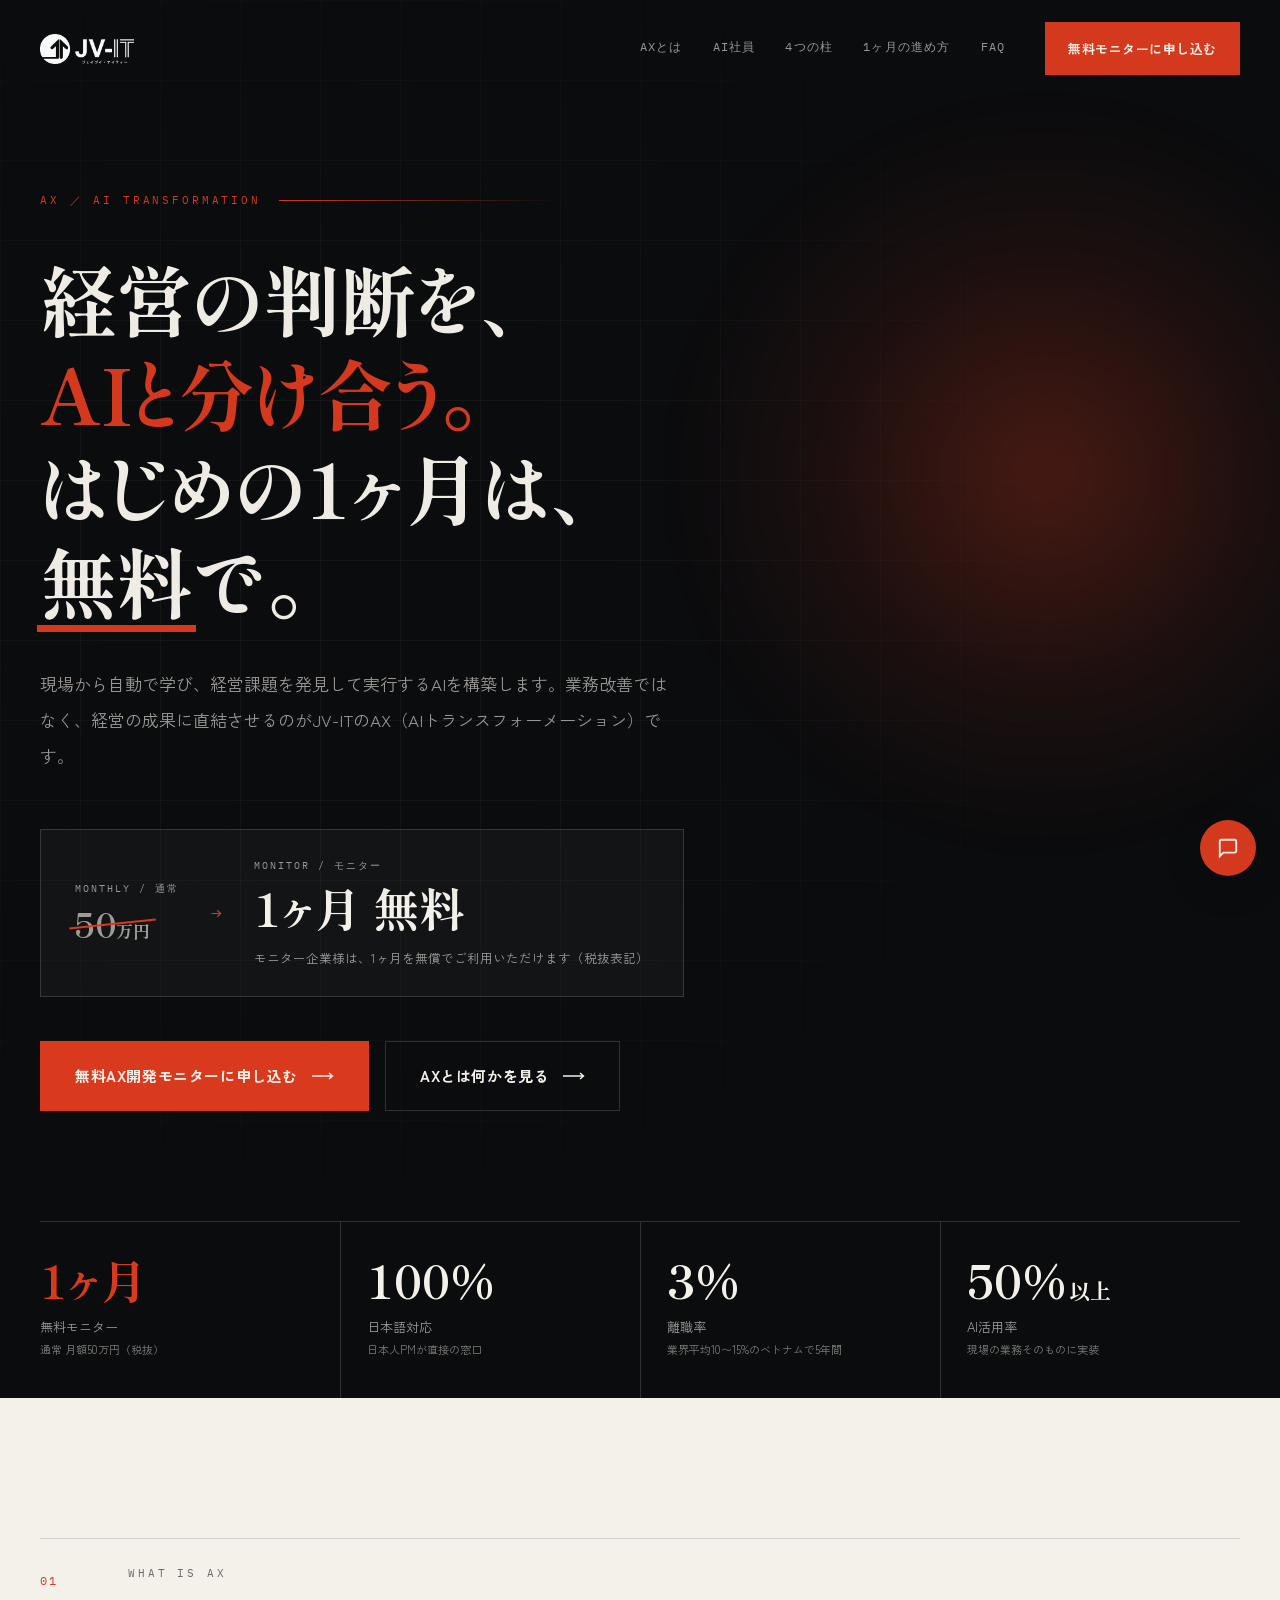
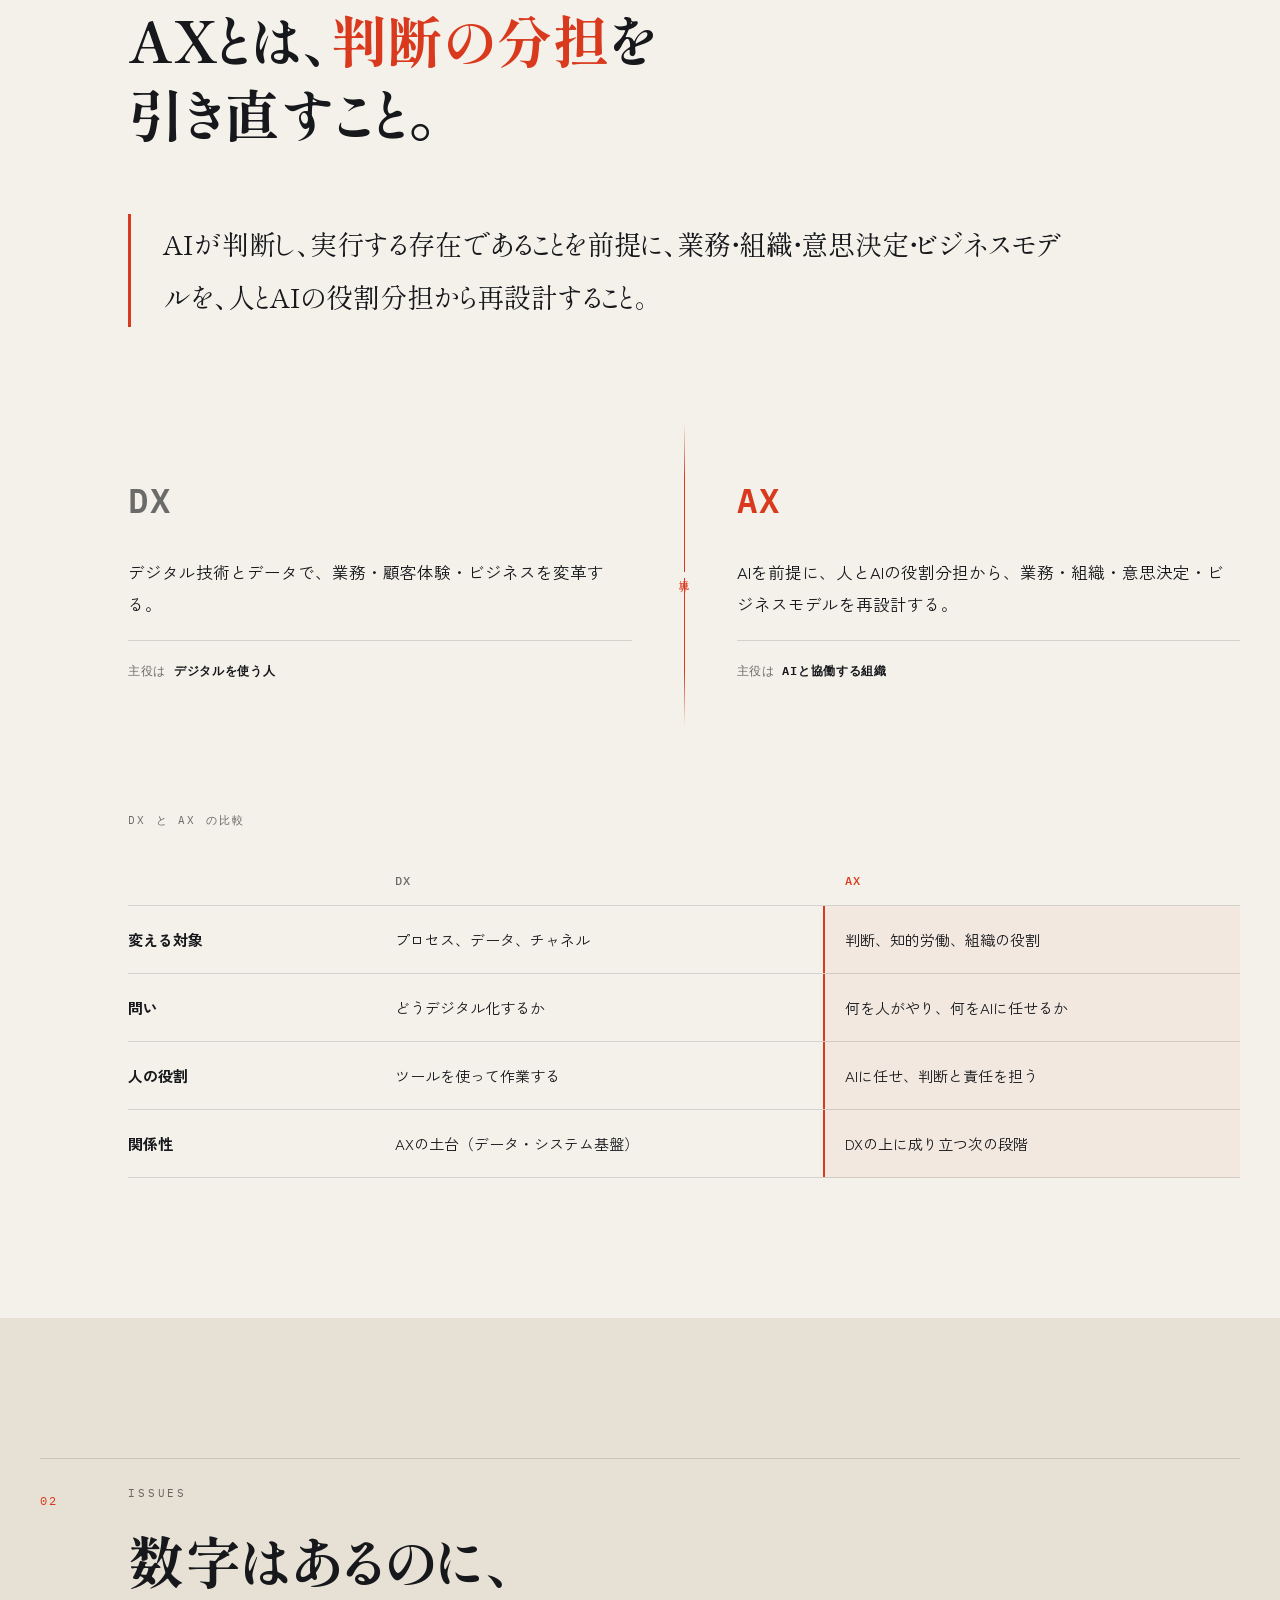
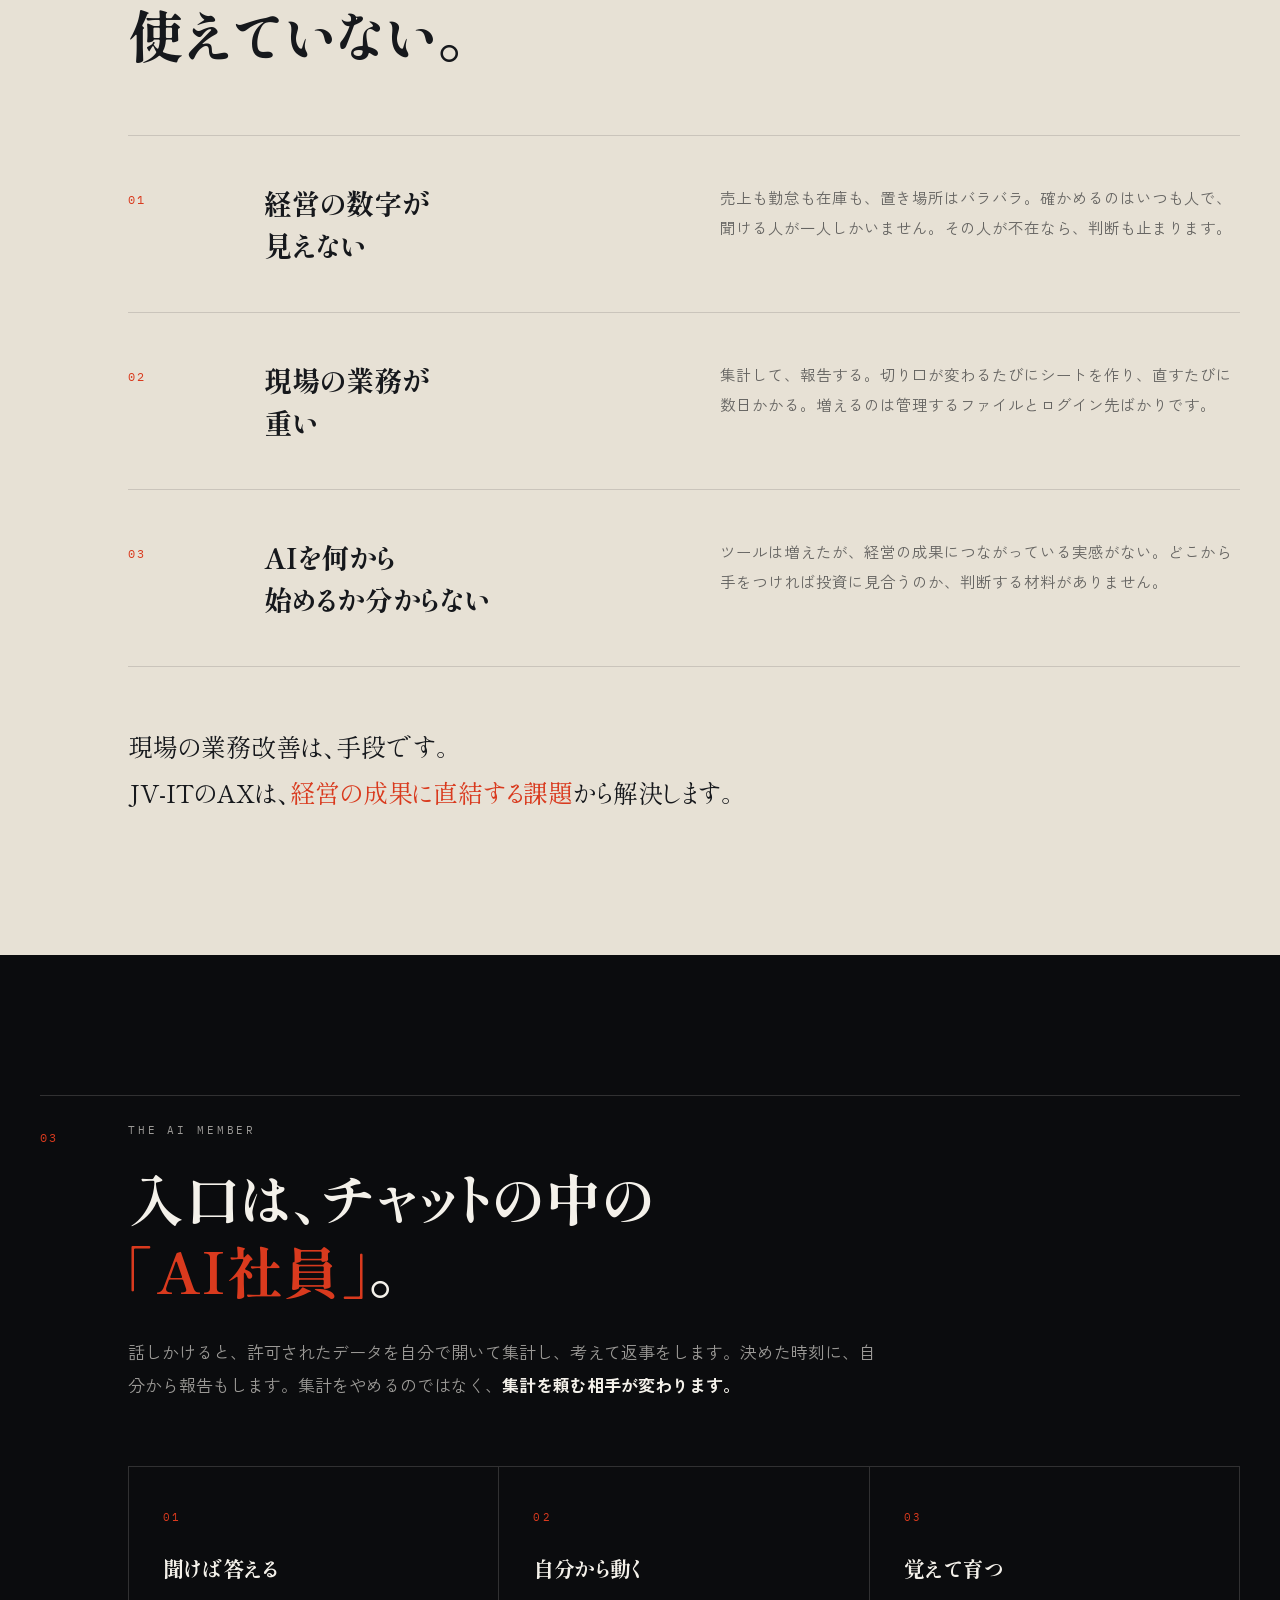
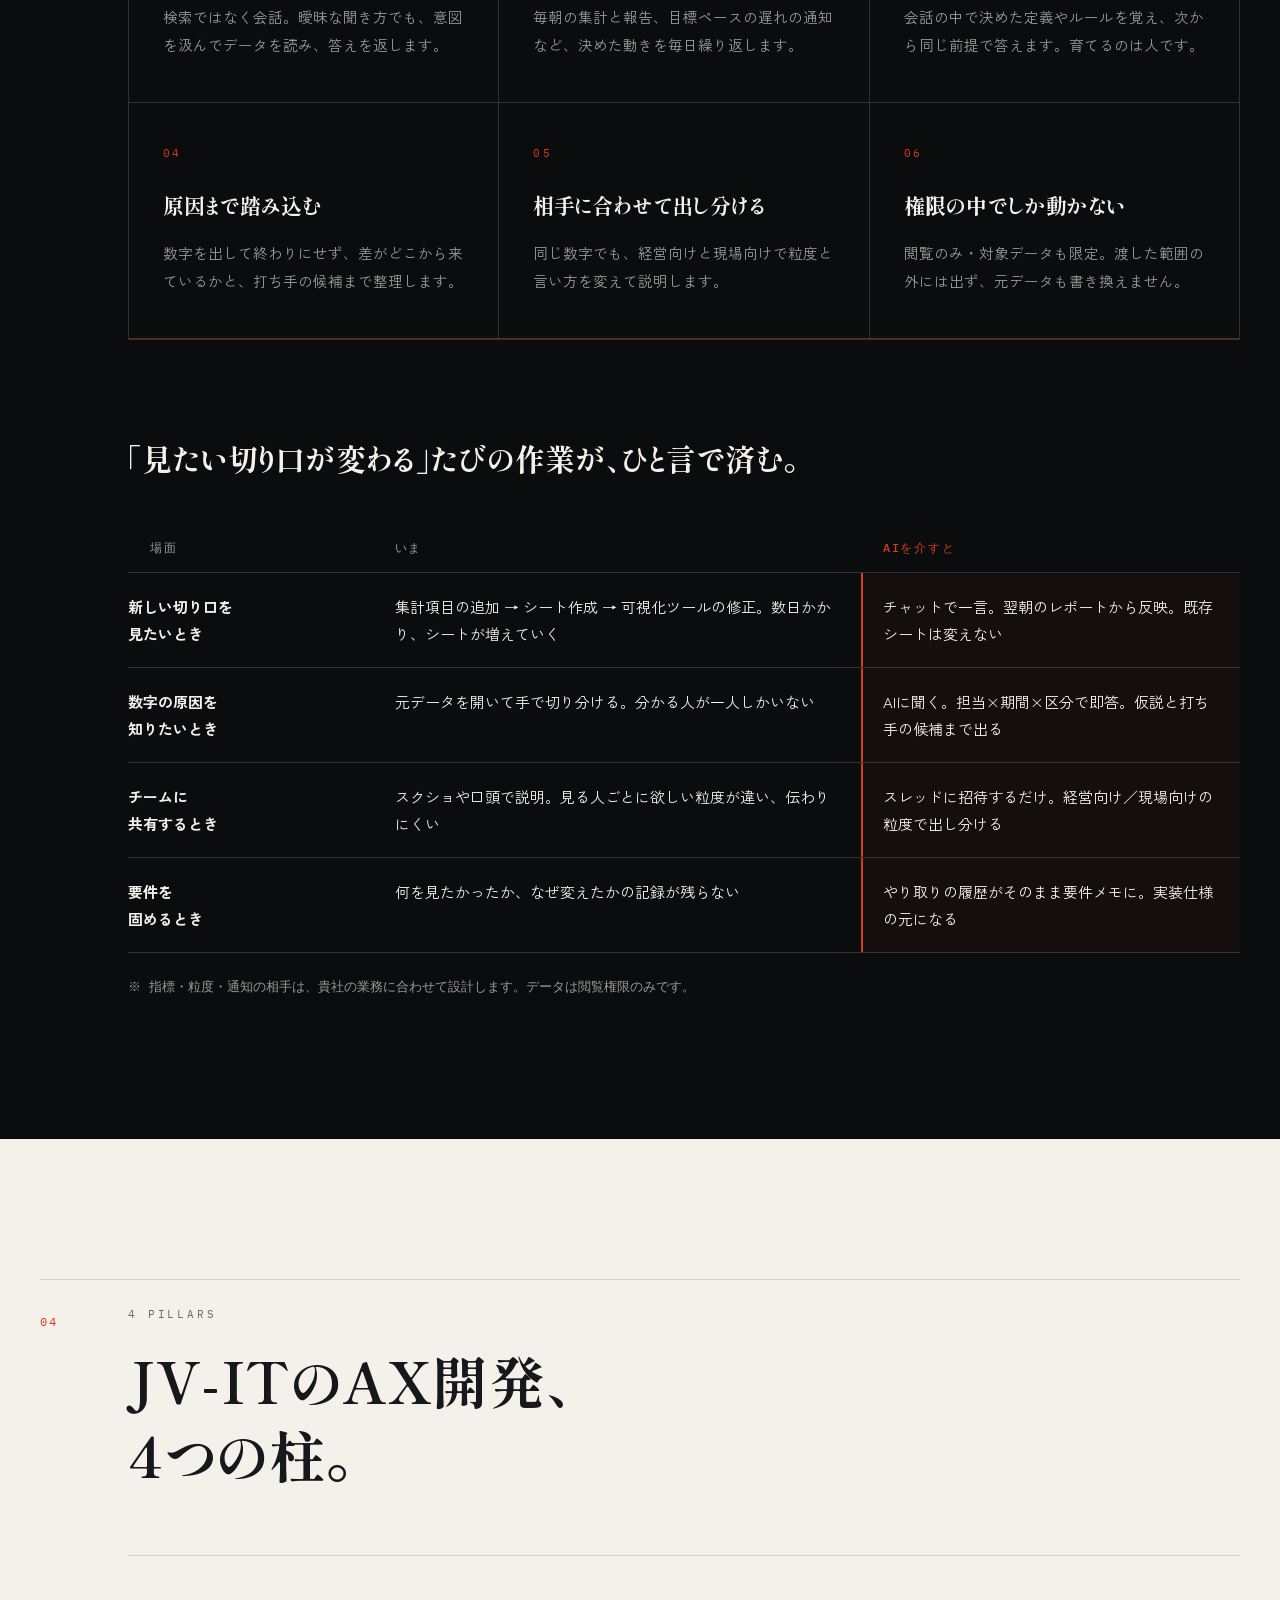
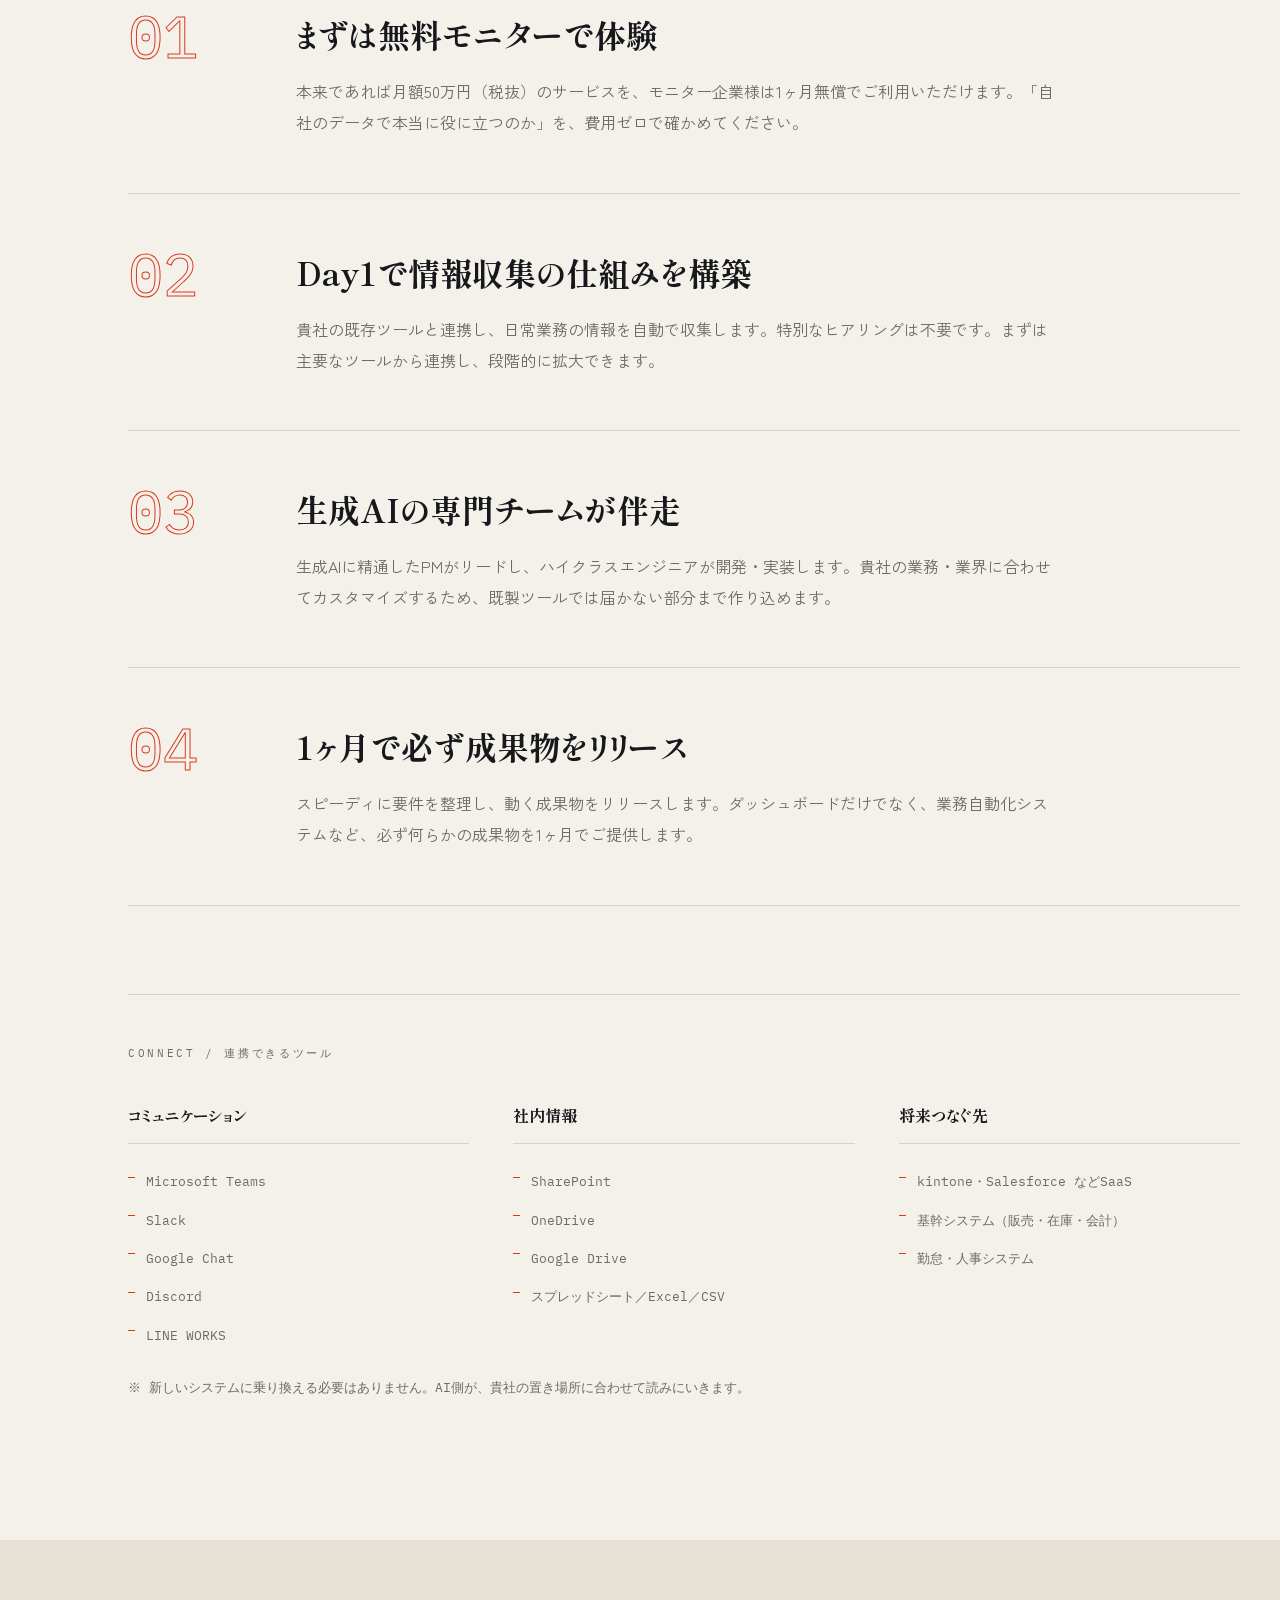
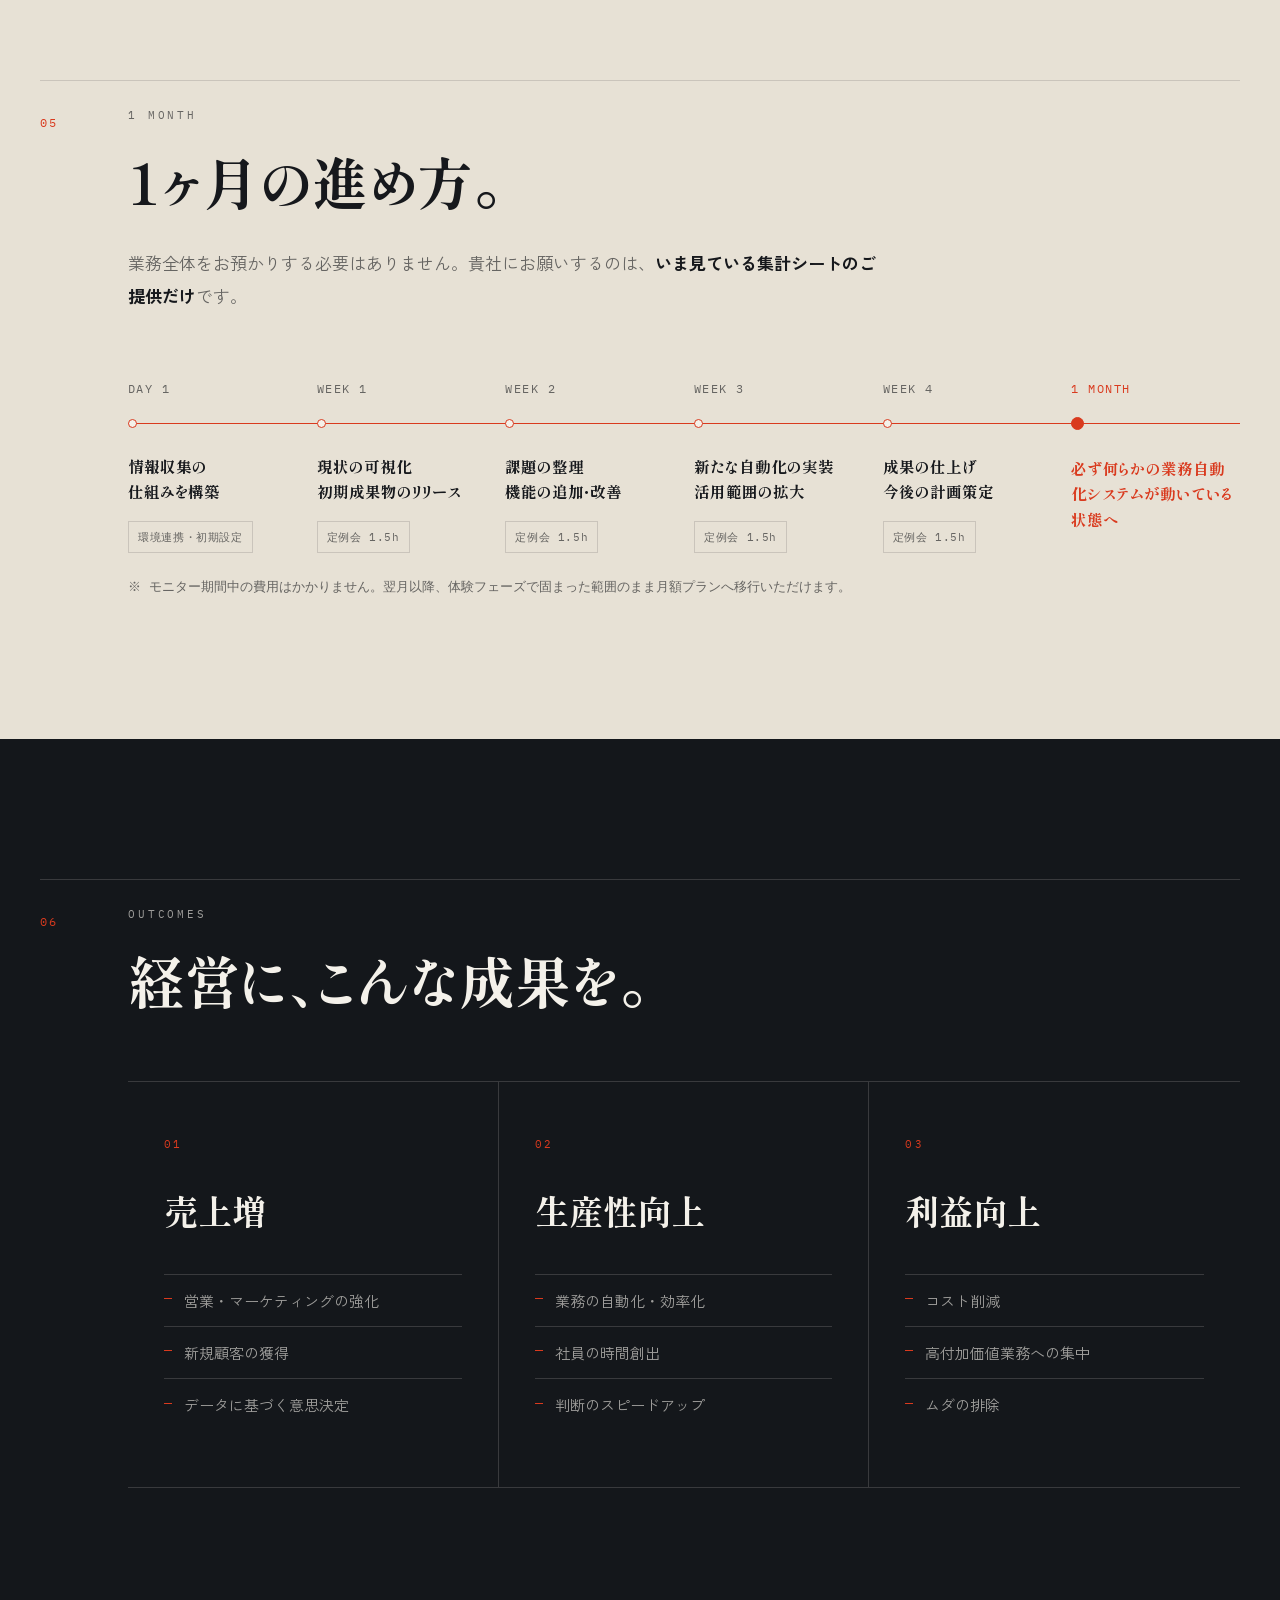
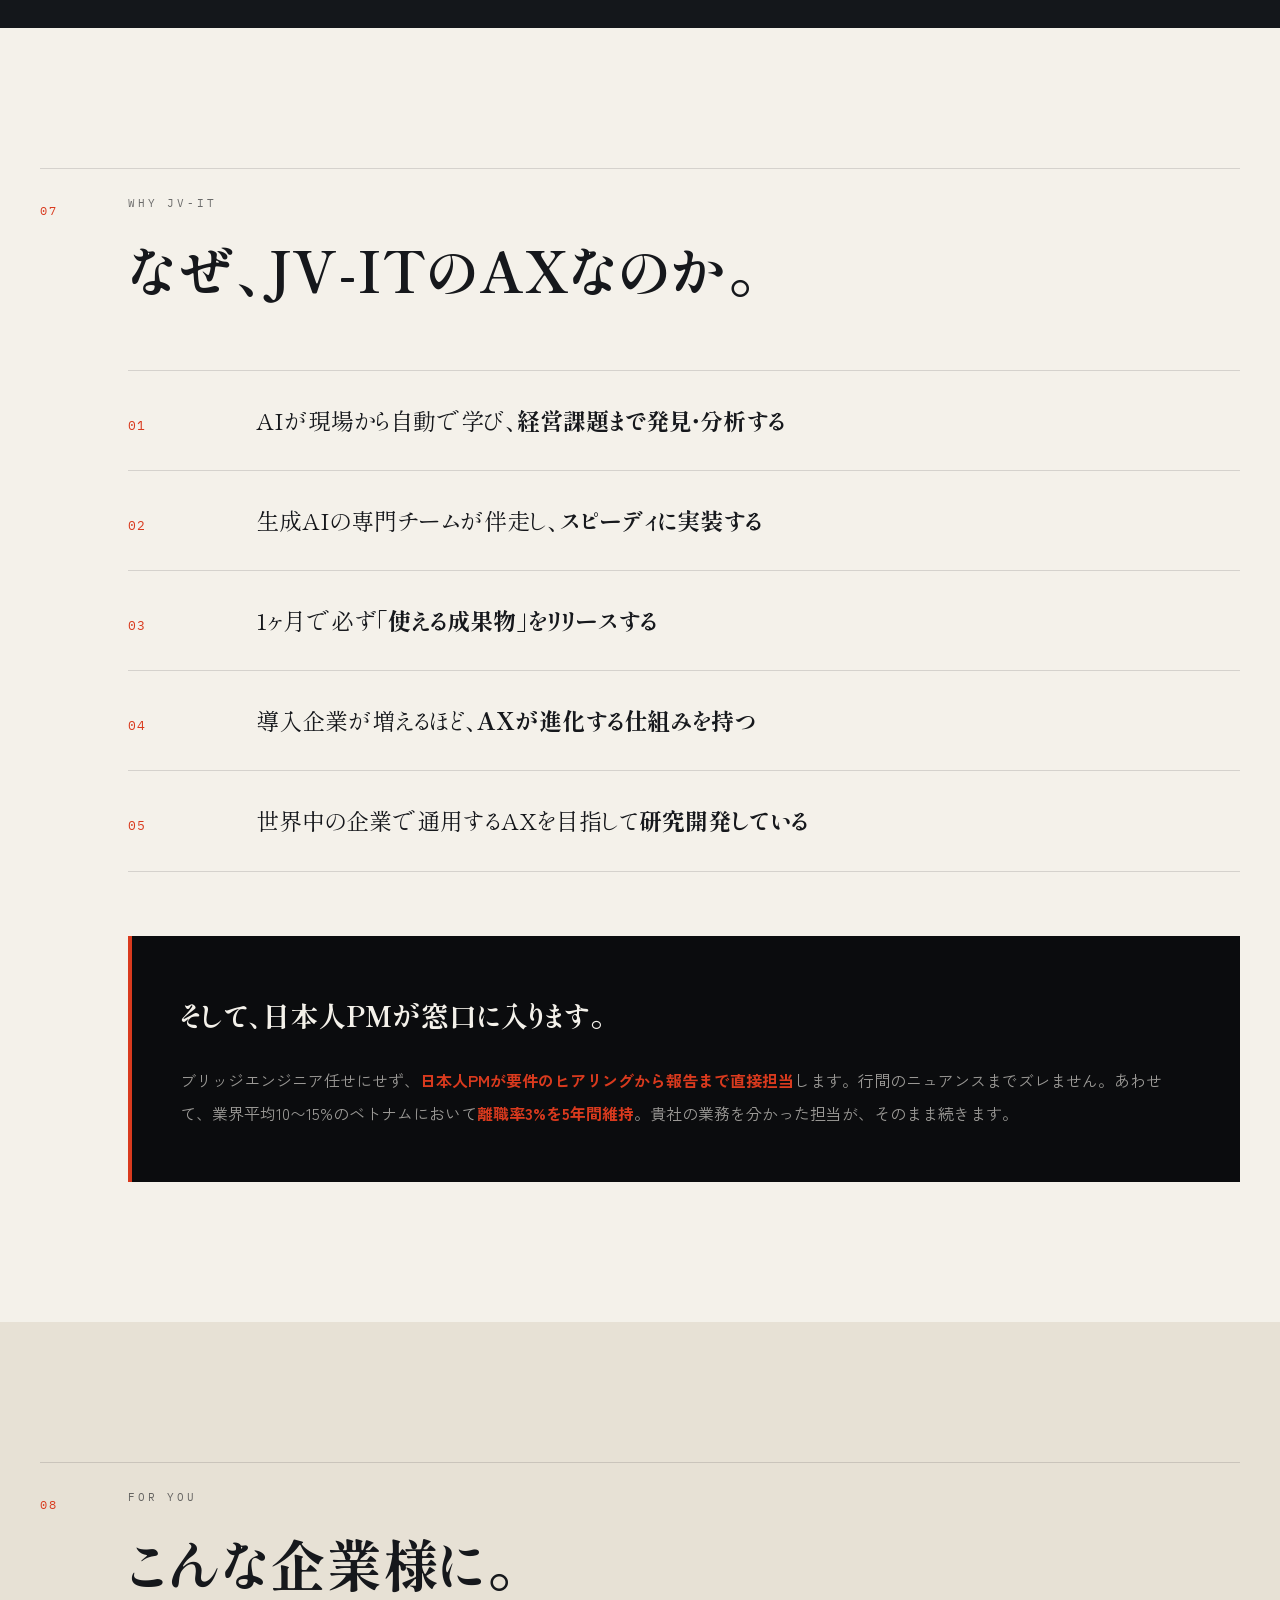
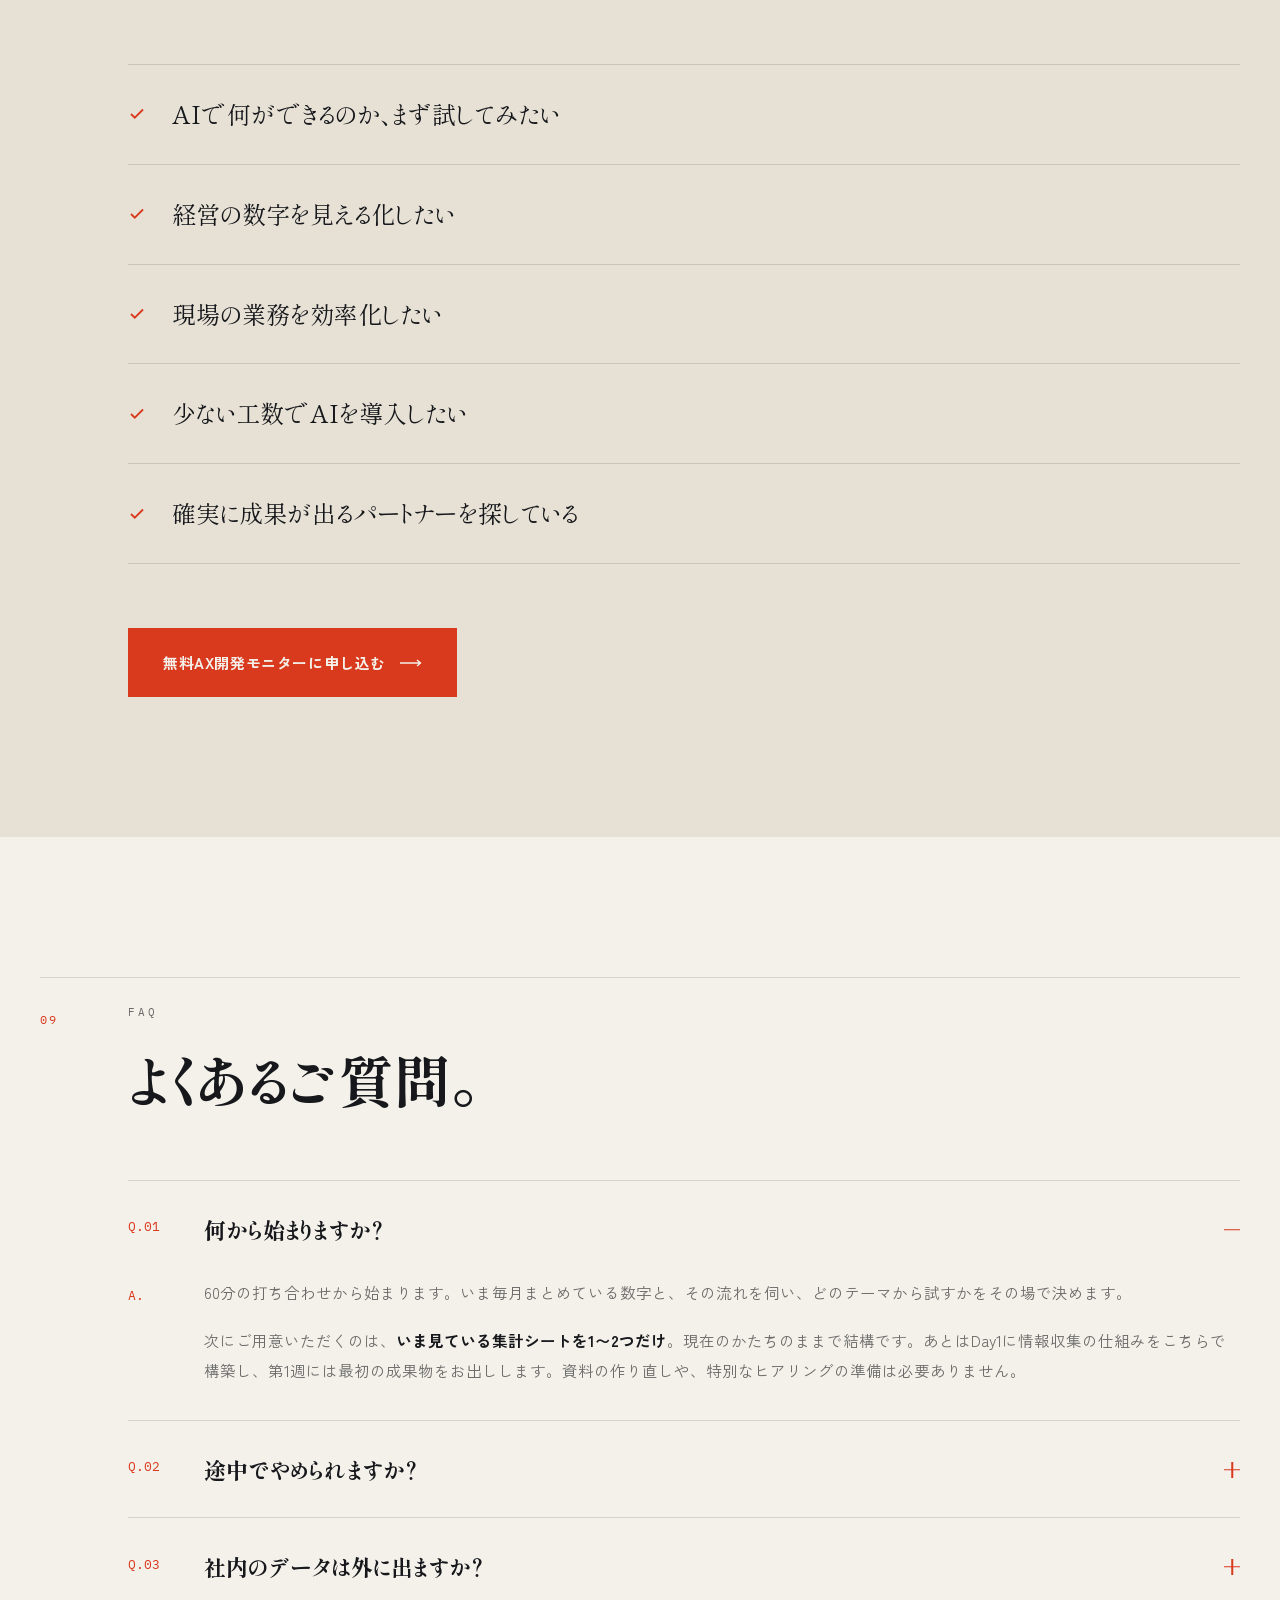
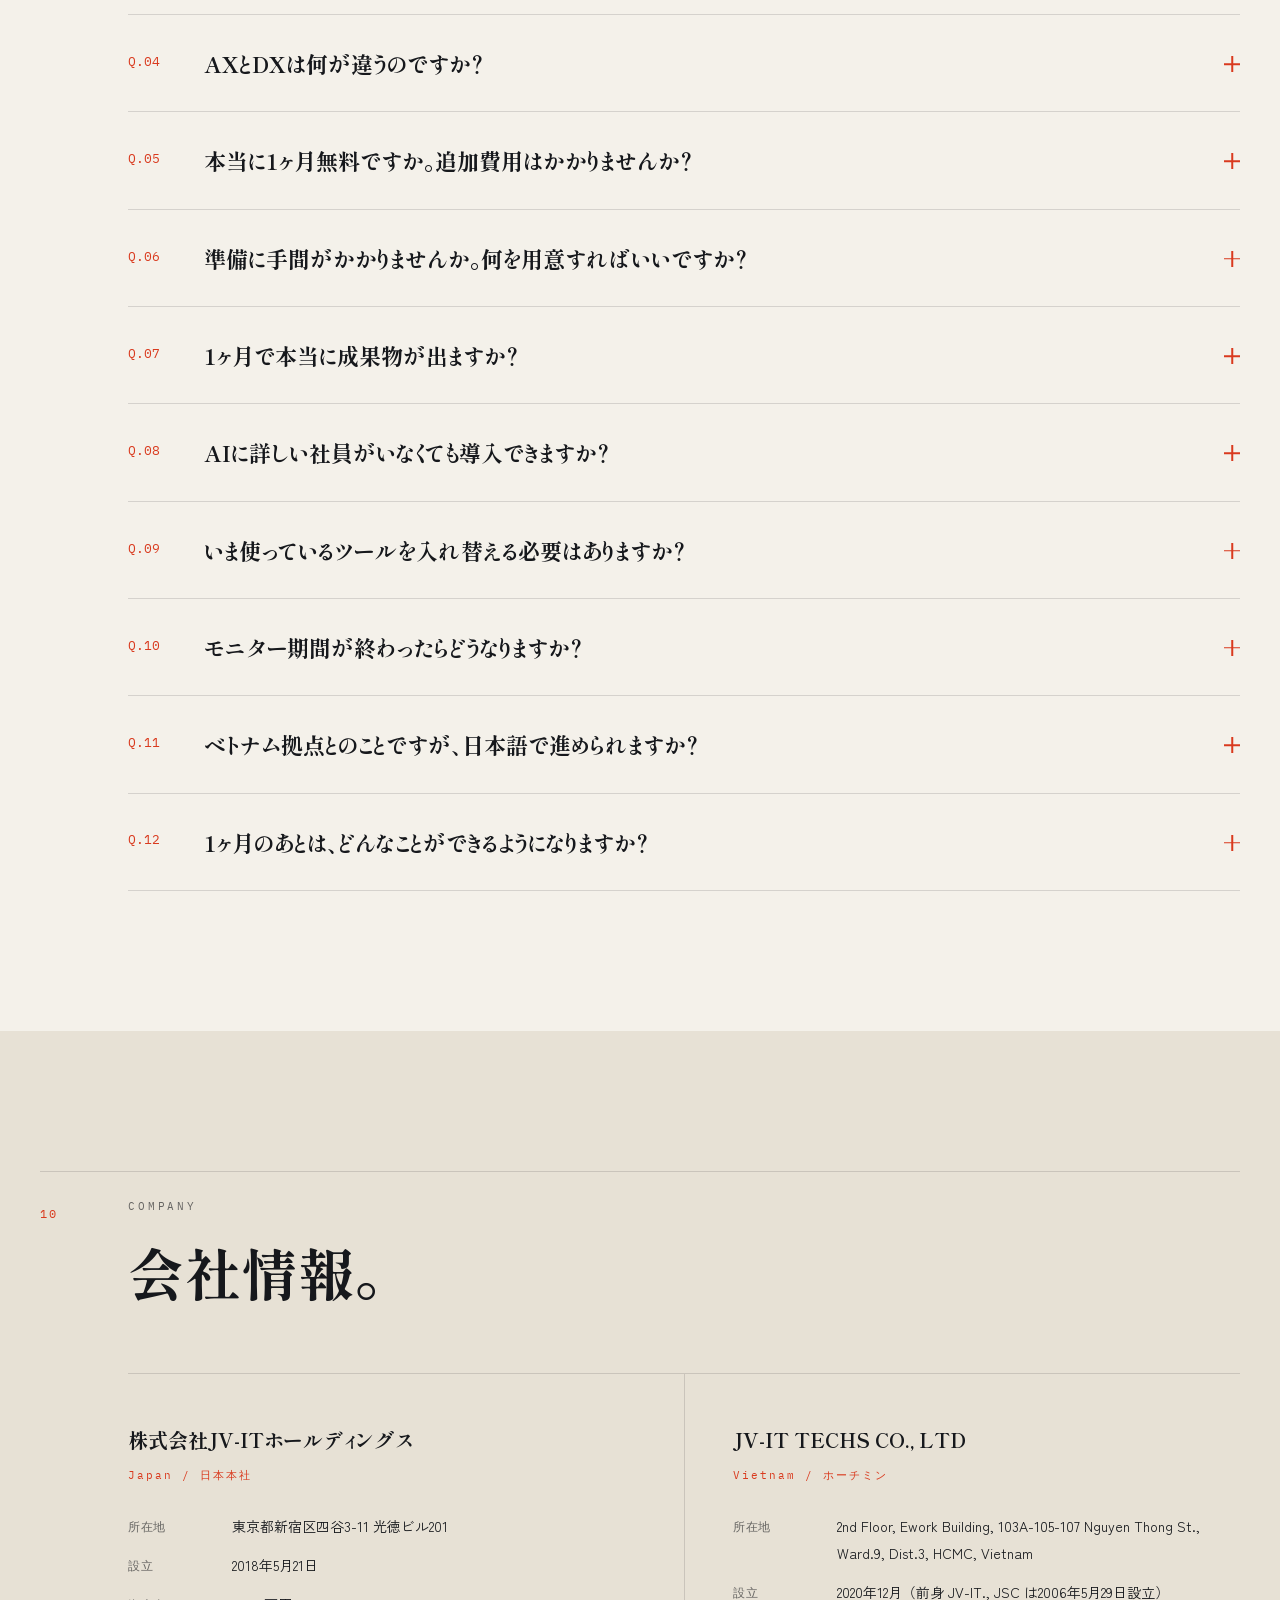
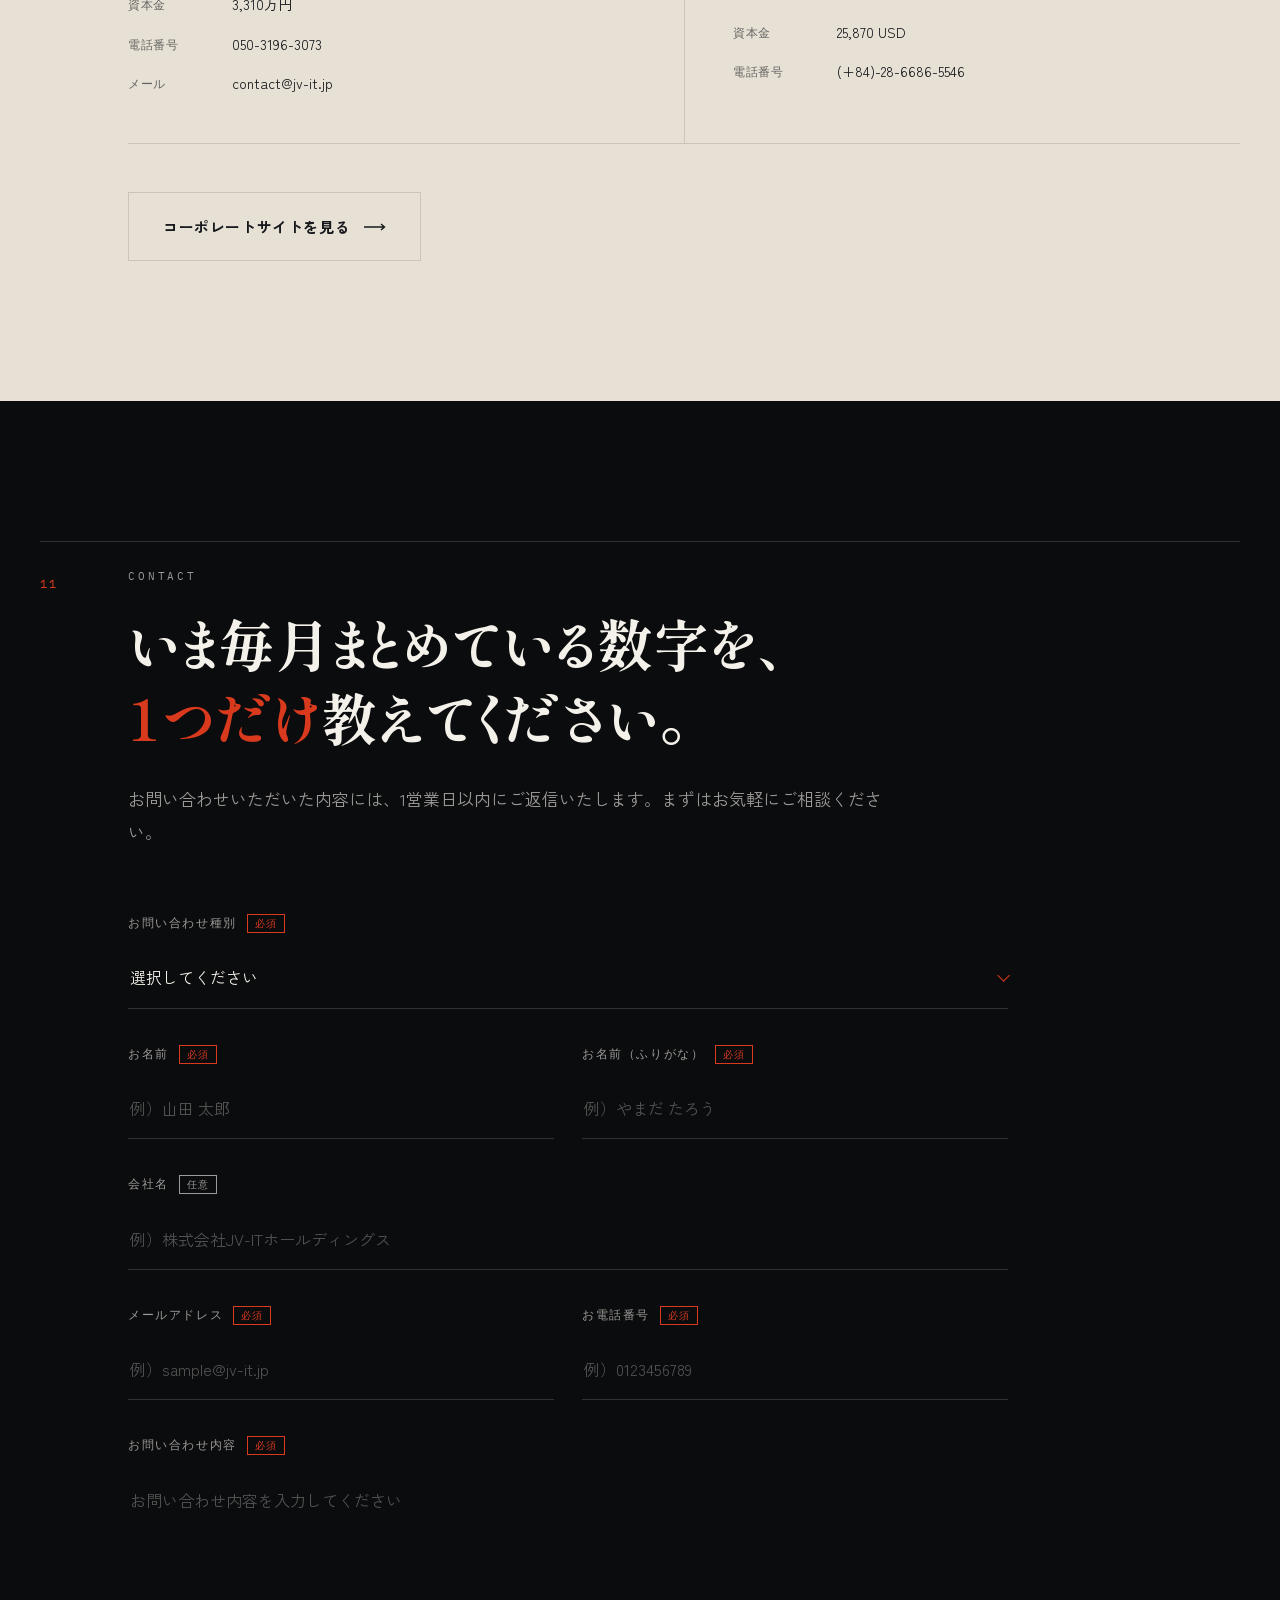
==== ax/index.html @ f61aed8a "feat(lp): AX開発サービスのLPを新規追加 提案書「聞けば答えるAI社員Bot 導入プラン」とサービス概要図をもとに、 AX（AIトランスフォーメーション）開発サービスのLPを作成。  - " ====
<!DOCTYPE html>
<html lang="ja">
<head>
  <!-- Google Tag Manager -->
  <script>(function(w,d,s,l,i){w[l]=w[l]||[];w[l].push({'gtm.start':
  new Date().getTime(),event:'gtm.js'});var f=d.getElementsByTagName(s)[0],
  j=d.createElement(s),dl=l!='dataLayer'?'&l='+l:'';j.async=true;j.src=
  'https://www.googletagmanager.com/gtm.js?id='+i+dl;f.parentNode.insertBefore(j,f);
  })(window,document,'script','dataLayer','GTM-MM5FW5W9');</script>
  <!-- End Google Tag Manager -->
  <meta charset="UTF-8">
  <meta name="viewport" content="width=device-width, initial-scale=1.0">
  <title>AX（AIトランスフォーメーション）開発｜1ヶ月無料モニター｜JV-IT</title>
  <meta name="description" content="AXとは、AIが判断し実行することを前提に、業務・組織・意思決定を再設計すること。JV-ITのAX開発サービスは、現場から自動で学び経営課題を解決するAIを構築します。通常月額50万円（税抜）を、モニター企業様は1ヶ月無料。日本人PMが窓口を担当します。">
  <meta name="robots" content="index, follow">
  <link rel="canonical" href="https://jv-it.jp/lp/ax/">

  <!-- OGP -->
  <meta property="og:type" content="website">
  <meta property="og:title" content="AX（AIトランスフォーメーション）開発｜1ヶ月無料モニター｜JV-IT">
  <meta property="og:description" content="AIが判断し実行することを前提に、業務・組織・意思決定を再設計する。経営課題を解決するAIを、まずは1ヶ月無料で。1ヶ月で必ず動く成果物をリリースします。">
  <meta property="og:url" content="https://jv-it.jp/lp/ax/">
  <meta property="og:image" content="https://jv-it.jp/lp/ax/assets/img/og-image.jpg">

  <!-- Twitter Card -->
  <meta name="twitter:card" content="summary_large_image">
  <meta name="twitter:title" content="AX（AIトランスフォーメーション）開発｜1ヶ月無料モニター｜JV-IT">
  <meta name="twitter:description" content="AIが判断し実行することを前提に、業務・組織・意思決定を再設計する。経営課題を解決するAIを、まずは1ヶ月無料で。">
  <meta name="twitter:image" content="https://jv-it.jp/lp/ax/assets/img/og-image.jpg">

  <!-- Favicon（本番 jv-it.jp と同一のアイコン） -->
  <link rel="icon" href="assets/img/favicon/favicon-32x32.png" sizes="32x32">
  <link rel="icon" href="assets/img/favicon/favicon-192x192.png" sizes="192x192">
  <link rel="apple-touch-icon" href="assets/img/favicon/apple-touch-icon.png">

  <!-- Fonts -->
  <link rel="preconnect" href="https://fonts.googleapis.com">
  <link rel="preconnect" href="https://fonts.gstatic.com" crossorigin>
  <link rel="stylesheet" href="https://fonts.googleapis.com/css2?family=Shippori+Mincho+B1:wght@700&family=Zen+Kaku+Gothic+New:wght@400;500;700&family=IBM+Plex+Mono:wght@400;500&display=swap">

  <!-- CSS -->
  <link rel="stylesheet" href="assets/css/style.css">

  <!-- Structured Data: Organization -->
  <script type="application/ld+json">
  {
    "@context": "https://schema.org",
    "@type": "Organization",
    "name": "株式会社JV-ITホールディングス",
    "alternateName": ["JV-IT", "JV-IT HOLDINGS"],
    "url": "https://jv-it.jp/",
    "logo": "https://jv-it.jp/lp/ax/assets/img/logo-jvit-black.png",
    "email": "contact@jv-it.jp",
    "telephone": "+81-50-3196-3073"
  }
  </script>

  <!-- Structured Data: Service -->
  <script type="application/ld+json">
  {
    "@context": "https://schema.org",
    "@type": "Service",
    "serviceType": "AX（AIトランスフォーメーション）開発",
    "alternateName": ["AX", "AX開発", "AIトランスフォーメーション", "AI導入支援", "生成AI導入", "AIエージェント開発", "AI DX 違い", "業務自動化 AI", "経営課題 AI"],
    "provider": {
      "@type": "Organization",
      "name": "株式会社JV-ITホールディングス"
    },
    "areaServed": "JP",
    "description": "AIが判断し、実行する存在であることを前提に、業務・組織・意思決定・ビジネスモデルを、人とAIの役割分担から再設計するサービス。1ヶ月の無料モニター期間を設け、必ず動く成果物をリリースします。",
    "offers": {
      "@type": "Offer",
      "priceCurrency": "JPY",
      "price": 500000,
      "description": "月額50万円（税抜）。モニター企業様は初回1ヶ月無料。"
    }
  }
  </script>

  <!-- Structured Data: FAQPage -->
  <script type="application/ld+json">
  {
    "@context": "https://schema.org",
    "@type": "FAQPage",
    "mainEntity": [
      {
        "@type": "Question",
        "name": "何から始まりますか？",
        "acceptedAnswer": { "@type": "Answer", "text": "60分の打ち合わせから始まります。いま毎月まとめている数字と、その流れを伺い、どのテーマから試すかをその場で決めます。次にご用意いただくのは、いま見ている集計シートを1〜2つだけ。現在のかたちのままで結構です。あとはDay1に情報収集の仕組みをこちらで構築し、第1週には最初の成果物をお出しします。資料の作り直しや、特別なヒアリングの準備は必要ありません。" }
      },
      {
        "@type": "Question",
        "name": "途中でやめられますか？",
        "acceptedAnswer": { "@type": "Answer", "text": "やめられます。1ヶ月のモニター期間は無料で、この期間中に中止された場合も費用は一切発生しません。実際に毎朝レポートを受け取り、会話してみたうえで、月額プランへ進むかどうかをご判断いただく前提の設計です。なお、モニター期間終了後に本番運用（月額プラン）へ移行いただく場合は、最低契約期間を3ヶ月とさせていただいています。" }
      },
      {
        "@type": "Question",
        "name": "社内のデータは外に出ますか？",
        "acceptedAnswer": { "@type": "Answer", "text": "AIが読むのは、貴社が閲覧を許可したデータだけです。対象範囲は貴社のご指定に限定され、渡した権限の外には出ません。また閲覧のみで、元データへの書き込みは行いません。人間の社員と同じく、与えた権限の範囲内でしか動かない設計です。回答を生成する過程では生成AIのサービスを利用するため、該当するデータは処理のために送信されます。利用するAIサービスとその契約形態、データの取り扱い条件については、お打ち合わせの際に具体的にご説明し、貴社のセキュリティ要件に合わせて設計します。" }
      },
      {
        "@type": "Question",
        "name": "AXとDXは何が違うのですか？",
        "acceptedAnswer": { "@type": "Answer", "text": "DXはデジタル技術とデータで業務・顧客体験・ビジネスを変革することで、主役はデジタルを使う人です。AXはAIを前提に、人とAIの役割分担から業務・組織・意思決定・ビジネスモデルを再設計することで、主役はAIと協働する組織です。DXが土台となるデータ・システム基盤を整えるのに対し、AXはその上に成り立つ次の段階にあたります。" }
      },
      {
        "@type": "Question",
        "name": "本当に1ヶ月無料ですか。追加費用はかかりませんか？",
        "acceptedAnswer": { "@type": "Answer", "text": "モニター期間の1ヶ月は無料です。通常は月額50万円（税抜）のサービスを、モニター企業様は1ヶ月無償でご利用いただけます。なお、生成AIそのものの利用料（API従量課金）は実費のご負担、または貴社でご契約中の分をご利用いただきます。ダッシュボード構築や基幹システム連携など個別開発が発生する場合は別途お見積りします。" }
      },
      {
        "@type": "Question",
        "name": "準備に手間がかかりませんか。何を用意すればいいですか？",
        "acceptedAnswer": { "@type": "Answer", "text": "ご用意いただくのは、いま見ている集計シートを1〜2つだけです。現在のかたちのままで結構です。Day1に情報収集の仕組みを構築するため、特別なヒアリングや資料の作り直しは不要です。既存のTeams・Slack・Google Chat・Discord・SharePoint・OneDrive・Google Driveと連携して、日常業務の情報を自動で収集します。" }
      },
      {
        "@type": "Question",
        "name": "1ヶ月で本当に成果物が出ますか？",
        "acceptedAnswer": { "@type": "Answer", "text": "出ます。Day1で情報収集の仕組みを構築し、第1週に初期成果物をリリース、第2週以降で改善を重ね、1ヶ月後には必ず何らかの業務自動化システムが動いている状態をお約束します。週1回・1.5時間の定例会で進捗を確認しながら進めます。" }
      },
      {
        "@type": "Question",
        "name": "AIに詳しい社員がいなくても導入できますか？",
        "acceptedAnswer": { "@type": "Answer", "text": "可能です。生成AIに精通したPMがリードし、ハイクラスエンジニアが開発・実装まで担当します。窓口は日本人PMが務めるため、AIの専門用語を社内で翻訳する必要はありません。「AIで何ができるのか、まず試してみたい」という段階からご相談いただけます。" }
      },
      {
        "@type": "Question",
        "name": "いま使っているツールを入れ替える必要はありますか？",
        "acceptedAnswer": { "@type": "Answer", "text": "ありません。新しいシステムに乗り換えていただく必要はなく、AI側が貴社の置き場所に合わせて読みにいきます。Google Chat・Slack・Microsoft Teams・LINE WORKS・Discordなど、いまお使いのチャットツール上で動きます。" }
      },
      {
        "@type": "Question",
        "name": "モニター期間が終わったらどうなりますか？",
        "acceptedAnswer": { "@type": "Answer", "text": "体験フェーズで固まった範囲のまま、月額50万円（税抜）の定額プランへ移行いただけます。回数やレポート本数で単価を切ることはせず、貴社のために確保する稼働の量で決まります。もちろん、モニター期間のみで終了いただくことも可能です。" }
      },
      {
        "@type": "Question",
        "name": "ベトナム拠点とのことですが、日本語で進められますか？",
        "acceptedAnswer": { "@type": "Answer", "text": "日本人PMが要件のヒアリングから報告まで直接の窓口を担当します。ブリッジエンジニア任せにしないため、行間のニュアンスまでズレません。また離職率3%を5年間維持しており、貴社の業務を理解した担当がそのまま継続して対応します。" }
      },
      {
        "@type": "Question",
        "name": "1ヶ月のあとは、どんなことができるようになりますか？",
        "acceptedAnswer": { "@type": "Answer", "text": "1ヶ月の会話で「実際に見た指標」だけが残るため、本当に必要なダッシュボードを無駄なく構築できます。ほかにも基幹システム・SaaSとの連携、紙やPDF帳票の自動データ化による手入力ゼロ化、溜まった要件メモをそのまま開発仕様として出力する、といった展開が可能です。私たちはBotの販売会社ではなく開発会社のため、同じチームが実装まで担当します。" }
      }
    ]
  }
  </script>

  <!-- Structured Data: BreadcrumbList -->
  <script type="application/ld+json">
  {
    "@context": "https://schema.org",
    "@type": "BreadcrumbList",
    "itemListElement": [
      { "@type": "ListItem", "position": 1, "name": "ホーム", "item": "https://jv-it.jp/" },
      { "@type": "ListItem", "position": 2, "name": "LP", "item": "https://jv-it.jp/lp/" },
      { "@type": "ListItem", "position": 3, "name": "AX開発サービス", "item": "https://jv-it.jp/lp/ax/" }
    ]
  }
  </script>
</head>
<body>
  <!-- Google Tag Manager (noscript) -->
  <noscript><iframe src="https://www.googletagmanager.com/ns.html?id=GTM-MM5FW5W9"
  height="0" width="0" style="display:none;visibility:hidden"></iframe></noscript>
  <!-- End Google Tag Manager (noscript) -->

  <!-- 矢印アイコンの原型（ボタンから参照する） -->
  <svg width="0" height="0" style="position:absolute" aria-hidden="true" focusable="false">
    <symbol id="i-arrow" viewBox="0 0 22 8">
      <path d="M0 4h20M17 1l3.5 3-3.5 3" fill="none" stroke="currentColor" stroke-width="1.4"/>
    </symbol>
    <symbol id="i-check" viewBox="0 0 24 24">
      <polyline points="20 6 9 17 4 12"/>
    </symbol>
  </svg>

  <header id="header" class="header">
    <div class="header__inner">
      <a href="#" class="header__logo" aria-label="JV-ITホーム">
        <img class="logo--light" src="assets/img/logo-jvit-white.png" alt="JV-IT" width="120" height="32">
        <img class="logo--dark" src="assets/img/logo-jvit-black.png" alt="" aria-hidden="true" width="120" height="32">
      </a>
      <nav class="header__nav" aria-label="メインナビゲーション">
        <a href="#about-ax" class="header__link">AXとは</a>
        <a href="#bot" class="header__link">AI社員</a>
        <a href="#pillars" class="header__link">4つの柱</a>
        <a href="#roadmap" class="header__link">1ヶ月の進め方</a>
        <a href="#faq" class="header__link">FAQ</a>
      </nav>
      <a href="#contact" class="btn btn--sm header__cta"><span>無料モニターに申し込む</span></a>
    </div>
  </header>

  <main>
    <!-- ============ ① ファーストビュー ============ -->
    <section id="hero" class="hero">
      <div class="hero__grid" aria-hidden="true"></div>
      <div class="hero__glow" aria-hidden="true"></div>
      <div class="wrap hero__inner">
        <p class="hero__index" data-reveal="1">AX ／ AI TRANSFORMATION</p>
        <h1 class="hero__title" data-reveal="2">
          経営の判断を、<br>
          <span class="t-accent">AIと分け合う。</span><br>
          はじめの1ヶ月は、<br>
          <span class="t-mark">無料</span>で。
        </h1>
        <p class="hero__lead" data-reveal="3">
          現場から自動で学び、経営課題を発見して実行するAIを構築します。業務改善ではなく、経営の成果に直結させるのがJV-ITのAX（AIトランスフォーメーション）です。
        </p>

        <div class="hero__offer" data-reveal="4">
          <div>
            <span class="offer__label">Monthly / 通常</span>
            <span class="offer__was">50<small>万円</small></span>
          </div>
          <span class="offer__sep" aria-hidden="true">→</span>
          <div>
            <span class="offer__label">Monitor / モニター</span>
            <span class="offer__now">1ヶ月 無料</span>
            <p class="offer__note">モニター企業様は、1ヶ月を無償でご利用いただけます（税抜表記）</p>
          </div>
        </div>

        <div class="hero__ctas" data-reveal="5">
          <a href="#contact" class="btn"><span>無料AX開発モニターに申し込む</span><svg class="btn__arrow" aria-hidden="true"><use href="#i-arrow"/></svg></a>
          <a href="#about-ax" class="btn btn--ghost"><span>AXとは何かを見る</span><svg class="btn__arrow" aria-hidden="true"><use href="#i-arrow"/></svg></a>
        </div>
      </div>

      <div class="wrap" data-reveal="6">
        <div class="readout">
          <ul class="readout__list">
            <li class="stat stat--hl">
              <span class="stat__value"><span data-count="1">1</span>ヶ月</span>
              <span class="stat__label">無料モニター<br><small>通常 月額50万円（税抜）</small></span>
            </li>
            <li class="stat">
              <span class="stat__value"><span data-count="100">100</span>%</span>
              <span class="stat__label">日本語対応<br><small>日本人PMが直接の窓口</small></span>
            </li>
            <li class="stat">
              <span class="stat__value"><span data-count="3">3</span>%</span>
              <span class="stat__label">離職率<br><small>業界平均10〜15%のベトナムで5年間</small></span>
            </li>
            <li class="stat">
              <span class="stat__value"><span data-count="50">50</span>%<small>以上</small></span>
              <span class="stat__label">AI活用率<br><small>現場の業務そのものに実装</small></span>
            </li>
          </ul>
        </div>
      </div>
    </section>

    <!-- ============ AXとは ============ -->
    <section id="about-ax" class="band band--paper">
      <div class="wrap">
        <div class="sec-head">
          <span class="sec-head__no">01</span>
          <div class="sec-head__body">
            <span class="sec-head__eyebrow">What is AX</span>
            <h2 class="sec-head__title">AXとは、<em>判断の分担</em>を<br>引き直すこと。</h2>
          </div>
        </div>

        <div class="indent">
          <p class="define fade-in">
            AIが判断し、実行する存在であることを前提に、業務・組織・意思決定・ビジネスモデルを、人とAIの役割分担から再設計すること。
          </p>

          <div class="versus fade-in">
            <div class="versus__col versus__col--dx">
              <span class="versus__tag">DX</span>
              <p class="versus__body">デジタル技術とデータで、業務・顧客体験・ビジネスを変革する。</p>
              <p class="versus__actor">主役は <strong>デジタルを使う人</strong></p>
            </div>
            <div class="versus__rule" aria-hidden="true"></div>
            <div class="versus__col versus__col--ax">
              <span class="versus__tag">AX</span>
              <p class="versus__body">AIを前提に、人とAIの役割分担から、業務・組織・意思決定・ビジネスモデルを再設計する。</p>
              <p class="versus__actor">主役は <strong>AIと協働する組織</strong></p>
            </div>
          </div>

          <div class="tbl-scroll fade-in">
            <table class="tbl">
              <caption>DX と AX の比較</caption>
              <thead>
                <tr>
                  <th scope="col"></th>
                  <th scope="col">DX</th>
                  <th scope="col" class="is-ax">AX</th>
                </tr>
              </thead>
              <tbody>
                <tr>
                  <th scope="row">変える対象</th>
                  <td>プロセス、データ、チャネル</td>
                  <td class="is-ax">判断、知的労働、組織の役割</td>
                </tr>
                <tr>
                  <th scope="row">問い</th>
                  <td>どうデジタル化するか</td>
                  <td class="is-ax">何を人がやり、何をAIに任せるか</td>
                </tr>
                <tr>
                  <th scope="row">人の役割</th>
                  <td>ツールを使って作業する</td>
                  <td class="is-ax">AIに任せ、判断と責任を担う</td>
                </tr>
                <tr>
                  <th scope="row">関係性</th>
                  <td>AXの土台（データ・システム基盤）</td>
                  <td class="is-ax">DXの上に成り立つ次の段階</td>
                </tr>
              </tbody>
            </table>
          </div>
        </div>
      </div>
    </section>

    <!-- ============ ② こんな課題に ============ -->
    <section id="issues" class="band band--paper2">
      <div class="wrap">
        <div class="sec-head">
          <span class="sec-head__no">02</span>
          <div class="sec-head__body">
            <span class="sec-head__eyebrow">Issues</span>
            <h2 class="sec-head__title">数字はあるのに、<br>使えていない。</h2>
          </div>
        </div>

        <div class="indent">
          <ul class="issues">
            <li class="issue fade-in">
              <span class="issue__no">01</span>
              <h3 class="issue__title">経営の数字が<br>見えない</h3>
              <p class="issue__body">売上も勤怠も在庫も、置き場所はバラバラ。確かめるのはいつも人で、聞ける人が一人しかいません。その人が不在なら、判断も止まります。</p>
            </li>
            <li class="issue fade-in">
              <span class="issue__no">02</span>
              <h3 class="issue__title">現場の業務が<br>重い</h3>
              <p class="issue__body">集計して、報告する。切り口が変わるたびにシートを作り、直すたびに数日かかる。増えるのは管理するファイルとログイン先ばかりです。</p>
            </li>
            <li class="issue fade-in">
              <span class="issue__no">03</span>
              <h3 class="issue__title">AIを何から<br>始めるか分からない</h3>
              <p class="issue__body">ツールは増えたが、経営の成果につながっている実感がない。どこから手をつければ投資に見合うのか、判断する材料がありません。</p>
            </li>
          </ul>
          <p class="issues__note fade-in">現場の業務改善は、手段です。<br>JV-ITのAXは、<em>経営の成果に直結する課題</em>から解決します。</p>
        </div>
      </div>
    </section>

    <!-- ============ AI社員（Bot） ============ -->
    <section id="bot" class="band band--ink">
      <div class="wrap">
        <div class="sec-head">
          <span class="sec-head__no">03</span>
          <div class="sec-head__body">
            <span class="sec-head__eyebrow">The AI Member</span>
            <h2 class="sec-head__title">入口は、チャットの中の<br><em>「AI社員」</em>。</h2>
            <p class="sec-head__lead">話しかけると、許可されたデータを自分で開いて集計し、考えて返事をします。決めた時刻に、自分から報告もします。集計をやめるのではなく、<strong>集計を頼む相手が変わります。</strong></p>
          </div>
        </div>

        <div class="indent">
          <ul class="caps fade-in">
            <li class="cap">
              <span class="cap__no">01</span>
              <h3 class="cap__title">聞けば答える</h3>
              <p class="cap__body">検索ではなく会話。曖昧な聞き方でも、意図を汲んでデータを読み、答えを返します。</p>
            </li>
            <li class="cap">
              <span class="cap__no">02</span>
              <h3 class="cap__title">自分から動く</h3>
              <p class="cap__body">毎朝の集計と報告、目標ペースの遅れの通知など、決めた動きを毎日繰り返します。</p>
            </li>
            <li class="cap">
              <span class="cap__no">03</span>
              <h3 class="cap__title">覚えて育つ</h3>
              <p class="cap__body">会話の中で決めた定義やルールを覚え、次から同じ前提で答えます。育てるのは人です。</p>
            </li>
            <li class="cap">
              <span class="cap__no">04</span>
              <h3 class="cap__title">原因まで踏み込む</h3>
              <p class="cap__body">数字を出して終わりにせず、差がどこから来ているかと、打ち手の候補まで整理します。</p>
            </li>
            <li class="cap">
              <span class="cap__no">05</span>
              <h3 class="cap__title">相手に合わせて出し分ける</h3>
              <p class="cap__body">同じ数字でも、経営向けと現場向けで粒度と言い方を変えて説明します。</p>
            </li>
            <li class="cap">
              <span class="cap__no">06</span>
              <h3 class="cap__title">権限の中でしか動かない</h3>
              <p class="cap__body">閲覧のみ・対象データも限定。渡した範囲の外には出ず、元データも書き換えません。</p>
            </li>
          </ul>

          <h3 class="subhead fade-in">「見たい切り口が変わる」たびの作業が、ひと言で済む。</h3>
          <div class="tbl-scroll fade-in">
            <table class="tbl">
              <thead>
                <tr>
                  <th scope="col">場面</th>
                  <th scope="col">いま</th>
                  <th scope="col" class="is-ax">AIを介すと</th>
                </tr>
              </thead>
              <tbody>
                <tr>
                  <th scope="row">新しい切り口を<br>見たいとき</th>
                  <td>集計項目の追加 → シート作成 → 可視化ツールの修正。数日かかり、シートが増えていく</td>
                  <td class="is-ax">チャットで一言。翌朝のレポートから反映。既存シートは変えない</td>
                </tr>
                <tr>
                  <th scope="row">数字の原因を<br>知りたいとき</th>
                  <td>元データを開いて手で切り分ける。分かる人が一人しかいない</td>
                  <td class="is-ax">AIに聞く。担当×期間×区分で即答。仮説と打ち手の候補まで出る</td>
                </tr>
                <tr>
                  <th scope="row">チームに<br>共有するとき</th>
                  <td>スクショや口頭で説明。見る人ごとに欲しい粒度が違い、伝わりにくい</td>
                  <td class="is-ax">スレッドに招待するだけ。経営向け／現場向けの粒度で出し分ける</td>
                </tr>
                <tr>
                  <th scope="row">要件を<br>固めるとき</th>
                  <td>何を見たかったか、なぜ変えたかの記録が残らない</td>
                  <td class="is-ax">やり取りの履歴がそのまま要件メモに。実装仕様の元になる</td>
                </tr>
              </tbody>
            </table>
          </div>
          <p class="note">※ 指標・粒度・通知の相手は、貴社の業務に合わせて設計します。データは閲覧権限のみです。</p>
        </div>
      </div>
    </section>

    <!-- ============ ③ 4つの柱 ============ -->
    <section id="pillars" class="band band--paper">
      <div class="wrap">
        <div class="sec-head">
          <span class="sec-head__no">04</span>
          <div class="sec-head__body">
            <span class="sec-head__eyebrow">4 Pillars</span>
            <h2 class="sec-head__title">JV-ITのAX開発、<br>4つの柱。</h2>
          </div>
        </div>

        <div class="indent">
          <ol class="pillars">
            <li class="pillar fade-in">
              <span class="pillar__no">01</span>
              <div>
                <h3 class="pillar__title">まずは無料モニターで体験</h3>
                <p class="pillar__body">本来であれば月額50万円（税抜）のサービスを、モニター企業様は1ヶ月無償でご利用いただけます。「自社のデータで本当に役に立つのか」を、費用ゼロで確かめてください。</p>
              </div>
            </li>
            <li class="pillar fade-in">
              <span class="pillar__no">02</span>
              <div>
                <h3 class="pillar__title">Day1で情報収集の仕組みを構築</h3>
                <p class="pillar__body">貴社の既存ツールと連携し、日常業務の情報を自動で収集します。特別なヒアリングは不要です。まずは主要なツールから連携し、段階的に拡大できます。</p>
              </div>
            </li>
            <li class="pillar fade-in">
              <span class="pillar__no">03</span>
              <div>
                <h3 class="pillar__title">生成AIの専門チームが伴走</h3>
                <p class="pillar__body">生成AIに精通したPMがリードし、ハイクラスエンジニアが開発・実装します。貴社の業務・業界に合わせてカスタマイズするため、既製ツールでは届かない部分まで作り込めます。</p>
              </div>
            </li>
            <li class="pillar fade-in">
              <span class="pillar__no">04</span>
              <div>
                <h3 class="pillar__title">1ヶ月で必ず成果物をリリース</h3>
                <p class="pillar__body">スピーディに要件を整理し、動く成果物をリリースします。ダッシュボードだけでなく、業務自動化システムなど、必ず何らかの成果物を1ヶ月でご提供します。</p>
              </div>
            </li>
          </ol>

          <div class="tools fade-in">
            <p class="tools__title">Connect / 連携できるツール</p>
            <div class="tools__grid">
              <div>
                <h3 class="tools__label">コミュニケーション</h3>
                <ul class="tools__list">
                  <li>Microsoft Teams</li><li>Slack</li><li>Google Chat</li><li>Discord</li><li>LINE WORKS</li>
                </ul>
              </div>
              <div>
                <h3 class="tools__label">社内情報</h3>
                <ul class="tools__list">
                  <li>SharePoint</li><li>OneDrive</li><li>Google Drive</li><li>スプレッドシート／Excel／CSV</li>
                </ul>
              </div>
              <div>
                <h3 class="tools__label">将来つなぐ先</h3>
                <ul class="tools__list">
                  <li>kintone・Salesforce などSaaS</li><li>基幹システム（販売・在庫・会計）</li><li>勤怠・人事システム</li>
                </ul>
              </div>
            </div>
            <p class="note">※ 新しいシステムに乗り換える必要はありません。AI側が、貴社の置き場所に合わせて読みにいきます。</p>
          </div>
        </div>
      </div>
    </section>

    <!-- ============ ④ 1ヶ月の進め方 ============ -->
    <section id="roadmap" class="band band--paper2">
      <div class="wrap">
        <div class="sec-head">
          <span class="sec-head__no">05</span>
          <div class="sec-head__body">
            <span class="sec-head__eyebrow">1 Month</span>
            <h2 class="sec-head__title">1ヶ月の進め方。</h2>
            <p class="sec-head__lead">業務全体をお預かりする必要はありません。貴社にお願いするのは、<strong>いま見ている集計シートのご提供だけ</strong>です。</p>
          </div>
        </div>

        <div class="indent">
          <div class="track fade-in">
            <div class="track__line" aria-hidden="true"></div>
            <ol class="track__list">
              <li class="tick">
                <span class="tick__when">DAY 1</span>
                <span class="tick__dot" aria-hidden="true"></span>
                <h3 class="tick__title">情報収集の<br>仕組みを構築</h3>
                <span class="tick__meta">環境連携・初期設定</span>
              </li>
              <li class="tick">
                <span class="tick__when">WEEK 1</span>
                <span class="tick__dot" aria-hidden="true"></span>
                <h3 class="tick__title">現状の可視化<br>初期成果物のリリース</h3>
                <span class="tick__meta">定例会 1.5h</span>
              </li>
              <li class="tick">
                <span class="tick__when">WEEK 2</span>
                <span class="tick__dot" aria-hidden="true"></span>
                <h3 class="tick__title">課題の整理<br>機能の追加・改善</h3>
                <span class="tick__meta">定例会 1.5h</span>
              </li>
              <li class="tick">
                <span class="tick__when">WEEK 3</span>
                <span class="tick__dot" aria-hidden="true"></span>
                <h3 class="tick__title">新たな自動化の実装<br>活用範囲の拡大</h3>
                <span class="tick__meta">定例会 1.5h</span>
              </li>
              <li class="tick">
                <span class="tick__when">WEEK 4</span>
                <span class="tick__dot" aria-hidden="true"></span>
                <h3 class="tick__title">成果の仕上げ<br>今後の計画策定</h3>
                <span class="tick__meta">定例会 1.5h</span>
              </li>
              <li class="tick tick--goal">
                <span class="tick__when">1 MONTH</span>
                <span class="tick__dot" aria-hidden="true"></span>
                <h3 class="tick__title">必ず何らかの業務自動化システムが動いている状態へ</h3>
              </li>
            </ol>
          </div>
          <p class="note">※ モニター期間中の費用はかかりません。翌月以降、体験フェーズで固まった範囲のまま月額プランへ移行いただけます。</p>
        </div>
      </div>
    </section>

    <!-- ============ ⑤ 経営にもたらす成果 ============ -->
    <section id="outcomes" class="band band--ink2">
      <div class="wrap">
        <div class="sec-head">
          <span class="sec-head__no">06</span>
          <div class="sec-head__body">
            <span class="sec-head__eyebrow">Outcomes</span>
            <h2 class="sec-head__title">経営に、こんな成果を。</h2>
          </div>
        </div>

        <div class="indent">
          <ul class="outcomes fade-in">
            <li class="outcome">
              <span class="outcome__no">01</span>
              <h3 class="outcome__title">売上増</h3>
              <ul class="outcome__points">
                <li>営業・マーケティングの強化</li>
                <li>新規顧客の獲得</li>
                <li>データに基づく意思決定</li>
              </ul>
            </li>
            <li class="outcome">
              <span class="outcome__no">02</span>
              <h3 class="outcome__title">生産性向上</h3>
              <ul class="outcome__points">
                <li>業務の自動化・効率化</li>
                <li>社員の時間創出</li>
                <li>判断のスピードアップ</li>
              </ul>
            </li>
            <li class="outcome">
              <span class="outcome__no">03</span>
              <h3 class="outcome__title">利益向上</h3>
              <ul class="outcome__points">
                <li>コスト削減</li>
                <li>高付加価値業務への集中</li>
                <li>ムダの排除</li>
              </ul>
            </li>
          </ul>
        </div>
      </div>
    </section>

    <!-- ============ ⑥ なぜJV-ITなのか ============ -->
    <section id="why" class="band band--paper">
      <div class="wrap">
        <div class="sec-head">
          <span class="sec-head__no">07</span>
          <div class="sec-head__body">
            <span class="sec-head__eyebrow">Why JV-IT</span>
            <h2 class="sec-head__title">なぜ、JV-ITのAXなのか。</h2>
          </div>
        </div>

        <div class="indent">
          <ol class="reasons">
            <li class="reason fade-in">
              <span class="reason__no">01</span>
              <p class="reason__body">AIが現場から自動で学び、<strong>経営課題まで発見・分析する</strong></p>
            </li>
            <li class="reason fade-in">
              <span class="reason__no">02</span>
              <p class="reason__body">生成AIの専門チームが伴走し、<strong>スピーディに実装する</strong></p>
            </li>
            <li class="reason fade-in">
              <span class="reason__no">03</span>
              <p class="reason__body">1ヶ月で必ず<strong>「使える成果物」をリリースする</strong></p>
            </li>
            <li class="reason fade-in">
              <span class="reason__no">04</span>
              <p class="reason__body">導入企業が増えるほど、<strong>AXが進化する仕組みを持つ</strong></p>
            </li>
            <li class="reason fade-in">
              <span class="reason__no">05</span>
              <p class="reason__body">世界中の企業で通用するAXを目指して<strong>研究開発している</strong></p>
            </li>
          </ol>

          <div class="pm fade-in">
            <h3 class="pm__title">そして、日本人PMが窓口に入ります。</h3>
            <p class="pm__body">ブリッジエンジニア任せにせず、<strong>日本人PMが要件のヒアリングから報告まで直接担当</strong>します。行間のニュアンスまでズレません。あわせて、業界平均10〜15%のベトナムにおいて<strong>離職率3%を5年間維持</strong>。貴社の業務を分かった担当が、そのまま続きます。</p>
          </div>
        </div>
      </div>
    </section>

    <!-- ============ ⑦ こんな企業様に ============ -->
    <section id="target" class="band band--paper2">
      <div class="wrap">
        <div class="sec-head">
          <span class="sec-head__no">08</span>
          <div class="sec-head__body">
            <span class="sec-head__eyebrow">For You</span>
            <h2 class="sec-head__title">こんな企業様に。</h2>
          </div>
        </div>

        <div class="indent">
          <ul class="fits">
            <li class="fit fade-in"><svg class="fit__check" aria-hidden="true"><use href="#i-check"/></svg>AIで何ができるのか、まず試してみたい</li>
            <li class="fit fade-in"><svg class="fit__check" aria-hidden="true"><use href="#i-check"/></svg>経営の数字を見える化したい</li>
            <li class="fit fade-in"><svg class="fit__check" aria-hidden="true"><use href="#i-check"/></svg>現場の業務を効率化したい</li>
            <li class="fit fade-in"><svg class="fit__check" aria-hidden="true"><use href="#i-check"/></svg>少ない工数でAIを導入したい</li>
            <li class="fit fade-in"><svg class="fit__check" aria-hidden="true"><use href="#i-check"/></svg>確実に成果が出るパートナーを探している</li>
          </ul>
          <div class="fits__cta">
            <a href="#contact" class="btn"><span>無料AX開発モニターに申し込む</span><svg class="btn__arrow" aria-hidden="true"><use href="#i-arrow"/></svg></a>
          </div>
        </div>
      </div>
    </section>

    <!-- ============ ⑧ よくあるご質問 ============ -->
    <section id="faq" class="band band--paper">
      <div class="wrap">
        <div class="sec-head">
          <span class="sec-head__no">09</span>
          <div class="sec-head__body">
            <span class="sec-head__eyebrow">FAQ</span>
            <h2 class="sec-head__title">よくあるご質問。</h2>
          </div>
        </div>

        <div class="indent">
          <ul class="faq">
            <li>
              <details class="faq__item" open>
                <summary class="faq__q"><span class="faq__mark">Q.01</span><span>何から始まりますか？</span><span class="faq__sign" aria-hidden="true"></span></summary>
                <div class="faq__a"><span class="faq__mark">A.</span>
                  <div>
                    <p>60分の打ち合わせから始まります。いま毎月まとめている数字と、その流れを伺い、どのテーマから試すかをその場で決めます。</p>
                    <p>次にご用意いただくのは、<strong>いま見ている集計シートを1〜2つだけ</strong>。現在のかたちのままで結構です。あとはDay1に情報収集の仕組みをこちらで構築し、第1週には最初の成果物をお出しします。資料の作り直しや、特別なヒアリングの準備は必要ありません。</p>
                  </div>
                </div>
              </details>
            </li>
            <li>
              <details class="faq__item">
                <summary class="faq__q"><span class="faq__mark">Q.02</span><span>途中でやめられますか？</span><span class="faq__sign" aria-hidden="true"></span></summary>
                <div class="faq__a"><span class="faq__mark">A.</span>
                  <div>
                    <p>やめられます。1ヶ月のモニター期間は無料で、<strong>この期間中に中止された場合も費用は一切発生しません。</strong>実際に毎朝レポートを受け取り、会話してみたうえで、月額プランへ進むかどうかをご判断いただく前提の設計です。</p>
                    <p>なお、モニター期間終了後に本番運用（月額プラン）へ移行いただく場合は、最低契約期間を3ヶ月とさせていただいています。</p>
                  </div>
                </div>
              </details>
            </li>
            <li>
              <details class="faq__item">
                <summary class="faq__q"><span class="faq__mark">Q.03</span><span>社内のデータは外に出ますか？</span><span class="faq__sign" aria-hidden="true"></span></summary>
                <div class="faq__a"><span class="faq__mark">A.</span>
                  <div>
                    <p>AIが読むのは、<strong>貴社が閲覧を許可したデータだけ</strong>です。対象範囲は貴社のご指定に限定され、渡した権限の外には出ません。また閲覧のみで、元データへの書き込みは行いません。人間の社員と同じく、与えた権限の範囲内でしか動かない設計です。</p>
                    <p>回答を生成する過程では生成AIのサービスを利用するため、該当するデータは処理のために送信されます。利用するAIサービスとその契約形態、データの取り扱い条件については、お打ち合わせの際に具体的にご説明し、貴社のセキュリティ要件に合わせて設計します。</p>
                  </div>
                </div>
              </details>
            </li>
            <li>
              <details class="faq__item">
                <summary class="faq__q"><span class="faq__mark">Q.04</span><span>AXとDXは何が違うのですか？</span><span class="faq__sign" aria-hidden="true"></span></summary>
                <div class="faq__a"><span class="faq__mark">A.</span>
                  <div><p>DXはデジタル技術とデータで業務・顧客体験・ビジネスを変革することで、主役は「デジタルを使う人」です。AXはAIを前提に、人とAIの役割分担から業務・組織・意思決定・ビジネスモデルを再設計することで、主役は「AIと協働する組織」になります。DXが土台となるデータ・システム基盤を整えるのに対し、AXはその上に成り立つ次の段階にあたります。</p></div>
                </div>
              </details>
            </li>
            <li>
              <details class="faq__item">
                <summary class="faq__q"><span class="faq__mark">Q.05</span><span>本当に1ヶ月無料ですか。追加費用はかかりませんか？</span><span class="faq__sign" aria-hidden="true"></span></summary>
                <div class="faq__a"><span class="faq__mark">A.</span>
                  <div><p>モニター期間の1ヶ月は無料です。通常は月額50万円（税抜）のサービスを、モニター企業様は1ヶ月無償でご利用いただけます。なお、生成AIそのものの利用料（API従量課金）は実費のご負担、または貴社でご契約中の分をご利用いただきます。ダッシュボード構築や基幹システム連携など個別開発が発生する場合は、別途お見積りします。</p></div>
                </div>
              </details>
            </li>
            <li>
              <details class="faq__item">
                <summary class="faq__q"><span class="faq__mark">Q.06</span><span>準備に手間がかかりませんか。何を用意すればいいですか？</span><span class="faq__sign" aria-hidden="true"></span></summary>
                <div class="faq__a"><span class="faq__mark">A.</span>
                  <div><p>ご用意いただくのは、いま見ている集計シートを1〜2つだけです。現在のかたちのままで結構です。Day1に情報収集の仕組みを構築するため、特別なヒアリングや資料の作り直しは不要です。既存のTeams・Slack・Google Chat・Discord・SharePoint・OneDrive・Google Driveと連携して、日常業務の情報を自動で収集します。</p></div>
                </div>
              </details>
            </li>
            <li>
              <details class="faq__item">
                <summary class="faq__q"><span class="faq__mark">Q.07</span><span>1ヶ月で本当に成果物が出ますか？</span><span class="faq__sign" aria-hidden="true"></span></summary>
                <div class="faq__a"><span class="faq__mark">A.</span>
                  <div><p>出ます。Day1で情報収集の仕組みを構築し、第1週に初期成果物をリリース、第2週以降で改善を重ね、1ヶ月後には必ず何らかの業務自動化システムが動いている状態をお約束します。週1回・1.5時間の定例会で、進捗を確認しながら進めます。</p></div>
                </div>
              </details>
            </li>
            <li>
              <details class="faq__item">
                <summary class="faq__q"><span class="faq__mark">Q.08</span><span>AIに詳しい社員がいなくても導入できますか？</span><span class="faq__sign" aria-hidden="true"></span></summary>
                <div class="faq__a"><span class="faq__mark">A.</span>
                  <div><p>可能です。生成AIに精通したPMがリードし、ハイクラスエンジニアが開発・実装まで担当します。窓口は日本人PMが務めるため、AIの専門用語を社内で翻訳する必要はありません。「AIで何ができるのか、まず試してみたい」という段階からご相談いただけます。</p></div>
                </div>
              </details>
            </li>
            <li>
              <details class="faq__item">
                <summary class="faq__q"><span class="faq__mark">Q.09</span><span>いま使っているツールを入れ替える必要はありますか？</span><span class="faq__sign" aria-hidden="true"></span></summary>
                <div class="faq__a"><span class="faq__mark">A.</span>
                  <div><p>ありません。新しいシステムに乗り換えていただく必要はなく、AI側が貴社の置き場所に合わせて読みにいきます。Google Chat・Slack・Microsoft Teams・LINE WORKS・Discordなど、いまお使いのチャットツール上で動きます。</p></div>
                </div>
              </details>
            </li>
            <li>
              <details class="faq__item">
                <summary class="faq__q"><span class="faq__mark">Q.10</span><span>モニター期間が終わったらどうなりますか？</span><span class="faq__sign" aria-hidden="true"></span></summary>
                <div class="faq__a"><span class="faq__mark">A.</span>
                  <div><p>体験フェーズで固まった範囲のまま、月額50万円（税抜）の定額プランへ移行いただけます。質問の回数やレポートの本数で単価を切ることはせず、貴社のために確保する稼働の量で決まります。もちろん、モニター期間のみで終了いただくことも可能です。</p></div>
                </div>
              </details>
            </li>
            <li>
              <details class="faq__item">
                <summary class="faq__q"><span class="faq__mark">Q.11</span><span>ベトナム拠点とのことですが、日本語で進められますか？</span><span class="faq__sign" aria-hidden="true"></span></summary>
                <div class="faq__a"><span class="faq__mark">A.</span>
                  <div><p>日本人PMが要件のヒアリングから報告まで直接の窓口を担当します。ブリッジエンジニア任せにしないため、行間のニュアンスまでズレません。また離職率3%を5年間維持しており、貴社の業務を理解した担当がそのまま継続して対応します。</p></div>
                </div>
              </details>
            </li>
            <li>
              <details class="faq__item">
                <summary class="faq__q"><span class="faq__mark">Q.12</span><span>1ヶ月のあとは、どんなことができるようになりますか？</span><span class="faq__sign" aria-hidden="true"></span></summary>
                <div class="faq__a"><span class="faq__mark">A.</span>
                  <div><p>1ヶ月の会話で「実際に見た指標」だけが残るため、本当に必要なダッシュボードを無駄なく構築できます。ほかにも基幹システム・SaaSとの連携、紙やPDF帳票の自動データ化による手入力ゼロ化、溜まった要件メモをそのまま開発仕様として出力する、といった展開が可能です。私たちはBotの販売会社ではなく開発会社のため、同じチームが実装まで担当します。</p></div>
                </div>
              </details>
            </li>
          </ul>
        </div>
      </div>
    </section>

    <!-- ============ 会社情報 ============ -->
    <section id="company" class="band band--paper2">
      <div class="wrap">
        <div class="sec-head">
          <span class="sec-head__no">10</span>
          <div class="sec-head__body">
            <span class="sec-head__eyebrow">Company</span>
            <h2 class="sec-head__title">会社情報。</h2>
          </div>
        </div>

        <div class="indent">
          <div class="orgs">
            <article class="org fade-in">
              <h3 class="org__name">株式会社JV-ITホールディングス</h3>
              <p class="org__role">Japan / 日本本社</p>
              <dl class="org__dl">
                <dt>所在地</dt><dd>東京都新宿区四谷3-11 光徳ビル201</dd>
                <dt>設立</dt><dd>2018年5月21日</dd>
                <dt>資本金</dt><dd>3,310万円</dd>
                <dt>電話番号</dt><dd>050-3196-3073</dd>
                <dt>メール</dt><dd>contact@jv-it.jp</dd>
              </dl>
            </article>
            <article class="org fade-in">
              <h3 class="org__name">JV-IT TECHS CO., LTD</h3>
              <p class="org__role">Vietnam / ホーチミン</p>
              <dl class="org__dl">
                <dt>所在地</dt><dd>2nd Floor, Ework Building, 103A-105-107 Nguyen Thong St., Ward.9, Dist.3, HCMC, Vietnam</dd>
                <dt>設立</dt><dd>2020年12月（前身 JV-IT., JSC は2006年5月29日設立）</dd>
                <dt>資本金</dt><dd>25,870 USD</dd>
                <dt>電話番号</dt><dd>(+84)-28-6686-5546</dd>
              </dl>
            </article>
          </div>
          <div class="orgs__cta">
            <a href="https://jv-it.jp/company" class="btn btn--ghost-dark" target="_blank" rel="noopener"><span>コーポレートサイトを見る</span><svg class="btn__arrow" aria-hidden="true"><use href="#i-arrow"/></svg></a>
          </div>
        </div>
      </div>
    </section>

    <!-- ============ ⑨ 申し込み ============ -->
    <section id="contact" class="band band--ink">
      <div class="wrap">
        <div class="sec-head">
          <span class="sec-head__no">11</span>
          <div class="sec-head__body">
            <span class="sec-head__eyebrow">Contact</span>
            <h2 class="sec-head__title">いま毎月まとめている数字を、<br><em>1つだけ</em>教えてください。</h2>
            <p class="sec-head__lead">お問い合わせいただいた内容には、1営業日以内にご返信いたします。まずはお気軽にご相談ください。</p>
          </div>
        </div>

        <div class="indent">
          <form id="contact-form" class="contact-form" action="contact/submit.php" method="POST" novalidate>
            <!-- ハニーポット（スパムボットが入力する隠し項目。人間には見えない） -->
            <div class="contact-form__hp" aria-hidden="true">
              <label>Leave this empty:
                <input type="text" name="_hp" tabindex="-1" autocomplete="off">
              </label>
            </div>
            <input type="hidden" name="csrf_token" id="cf-csrf" value="">

            <!-- STEP1: 入力 -->
            <div class="contact-form__step" data-step="input">
              <div class="contact-form__row">
                <span class="contact-form__label" id="cf-type-label">お問い合わせ種別<span class="contact-form__req">必須</span></span>
                <div class="custom-select" data-custom-select>
                  <button type="button" class="custom-select__trigger" id="cf-type-trigger" aria-haspopup="true" aria-expanded="false" aria-controls="cf-type-panel" aria-labelledby="cf-type-label">
                    <span class="custom-select__text" data-placeholder="選択してください">選択してください</span>
                    <span class="custom-select__caret" aria-hidden="true"></span>
                  </button>
                  <div class="custom-select__panel" id="cf-type-panel" role="group" aria-labelledby="cf-type-label" hidden>
                    <p class="custom-select__heading">サービスについて</p>
                    <div class="service-checkboxes">
                      <label class="service-checkboxes__item"><input type="checkbox" name="service[]" value="AX開発 無料モニター"><span>AX開発 無料モニター</span></label>
                      <label class="service-checkboxes__item"><input type="checkbox" name="service[]" value="AI導入・生成AI活用の相談"><span>AI導入・生成AI活用の相談</span></label>
                      <label class="service-checkboxes__item"><input type="checkbox" name="service[]" value="システム開発"><span>システム開発</span></label>
                      <label class="service-checkboxes__item"><input type="checkbox" name="service[]" value="アプリ開発"><span>アプリ開発</span></label>
                      <label class="service-checkboxes__item"><input type="checkbox" name="service[]" value="DX支援"><span>DX支援</span></label>
                      <label class="service-checkboxes__item"><input type="checkbox" name="service[]" value="UI/UXデザイン"><span>UI/UXデザイン</span></label>
                      <label class="service-checkboxes__item"><input type="checkbox" name="service[]" value="運用保守"><span>運用保守</span></label>
                      <label class="service-checkboxes__item"><input type="checkbox" name="service[]" value="オフショア開発について"><span>オフショア開発について</span></label>
                      <label class="service-checkboxes__item"><input type="checkbox" name="service[]" value="業務提携・協業について"><span>業務提携・協業について</span></label>
                      <label class="service-checkboxes__item"><input type="checkbox" name="service[]" value="その他"><span>その他</span></label>
                    </div>
                  </div>
                </div>
              </div>
              <div class="contact-form__row contact-form__row--two">
                <div>
                  <label for="cf-name" class="contact-form__label">お名前<span class="contact-form__req">必須</span></label>
                  <input type="text" id="cf-name" name="name" required autocomplete="name" placeholder="例）山田 太郎">
                </div>
                <div>
                  <label for="cf-kana" class="contact-form__label">お名前（ふりがな）<span class="contact-form__req">必須</span></label>
                  <input type="text" id="cf-kana" name="kana" required placeholder="例）やまだ たろう">
                </div>
              </div>
              <div class="contact-form__row">
                <label for="cf-company" class="contact-form__label">会社名<span class="contact-form__opt">任意</span></label>
                <input type="text" id="cf-company" name="company" autocomplete="organization" placeholder="例）株式会社JV-ITホールディングス">
              </div>
              <div class="contact-form__row contact-form__row--two">
                <div>
                  <label for="cf-email" class="contact-form__label">メールアドレス<span class="contact-form__req">必須</span></label>
                  <input type="email" id="cf-email" name="email" required autocomplete="email" placeholder="例）sample@jv-it.jp">
                </div>
                <div>
                  <label for="cf-tel" class="contact-form__label">お電話番号<span class="contact-form__req">必須</span></label>
                  <input type="tel" id="cf-tel" name="tel" required autocomplete="tel" pattern="[0-9\-]+" placeholder="例）0123456789">
                </div>
              </div>
              <div class="contact-form__row">
                <label for="cf-message" class="contact-form__label">お問い合わせ内容<span class="contact-form__req">必須</span></label>
                <textarea id="cf-message" name="message" rows="6" required placeholder="お問い合わせ内容を入力してください"></textarea>
              </div>
              <div class="contact-form__row contact-form__privacy">
                <p class="contact-form__privacy-title">個人情報の取扱いについて</p>
                <p class="contact-form__privacy-body">本フォームからご記入いただいた個人情報は、お問い合わせへの対応、資料送付、ご連絡（電話・メール等）、および当社サービス・商品のご案内に利用させていただきます。当社の個人情報の取扱いに関する詳細は、<a href="https://jv-it.jp/privacy/" target="_blank" rel="noopener">プライバシーポリシー</a>をご覧ください。</p>
              </div>
              <div class="contact-form__row contact-form__consent">
                <label>
                  <input type="checkbox" name="consent" required>
                  <span class="contact-form__consent-text"><a href="https://jv-it.jp/privacy/" target="_blank" rel="noopener">プライバシーポリシー</a>に同意する<span class="contact-form__req">必須</span></span>
                </label>
              </div>
              <p id="contact-form-error" class="contact-form__error" role="alert" aria-live="assertive" hidden></p>
              <button type="button" id="cf-confirm-btn" class="btn contact-form__submit"><span>入力内容を確認する</span><svg class="btn__arrow" aria-hidden="true"><use href="#i-arrow"/></svg></button>
            </div>

            <!-- STEP2: 確認 -->
            <div class="contact-form__step" data-step="confirm" hidden>
              <p class="contact-form__confirm-lead">以下の内容で送信します。よろしければ「送信する」を押してください。</p>
              <dl class="contact-form__review" id="cf-review"></dl>
              <div class="contact-form__confirm-actions">
                <button type="button" id="cf-back-btn" class="btn btn--ghost"><span>修正する</span></button>
                <button type="submit" id="cf-submit-btn" class="btn"><span>送信する</span><svg class="btn__arrow" aria-hidden="true"><use href="#i-arrow"/></svg></button>
              </div>
            </div>
          </form>
        </div>
      </div>
    </section>
  </main>

  <footer id="footer" class="footer">
    <div class="wrap">
      <div class="footer__grid">
        <div class="footer__brand">
          <img class="footer__logo" src="assets/img/logo-jvit-white.png" alt="JV-IT">
          <p class="footer__company">株式会社JV-ITホールディングス</p>
          <p class="footer__address">東京都新宿区四谷3-11 光徳ビル201</p>
          <span class="footer__pmark">
            <img src="assets/img/privacymark.png" alt="プライバシーマーク 登録番号 第21004677号" width="56" height="56" loading="lazy">
          </span>
        </div>
        <nav class="footer__nav" aria-label="フッターナビゲーション">
          <a href="https://jv-it.jp/" target="_blank" rel="noopener">企業情報</a>
          <a href="https://jv-it.jp/privacy" target="_blank" rel="noopener">プライバシーポリシー</a>
        </nav>
        <div class="footer__contact">
          <p>TEL: <a href="tel:05031963073">050-3196-3073</a></p>
          <p>Email: <a href="mailto:contact@jv-it.jp">contact@jv-it.jp</a></p>
        </div>
      </div>
      <p class="footer__copy">&copy; JV-IT HOLDINGS INC. All Rights Reserved.</p>
    </div>
  </footer>

  <!-- フローティングCTA -->
  <div id="floating-cta" class="floating-cta">
    <button class="floating-cta__toggle" aria-expanded="false" aria-controls="floating-cta-menu" aria-label="お問い合わせメニューを開く">
      <svg viewBox="0 0 24 24" fill="none" stroke="currentColor" stroke-width="2"><path d="M21 15a2 2 0 0 1-2 2H7l-4 4V5a2 2 0 0 1 2-2h14a2 2 0 0 1 2 2z"/></svg>
    </button>
    <ul id="floating-cta-menu" class="floating-cta__menu" aria-hidden="true">
      <li><a href="#contact" class="floating-cta__item">
        <svg viewBox="0 0 24 24" fill="none" stroke="currentColor" stroke-width="2"><path d="M12 6v6l4 2"/><circle cx="12" cy="12" r="10"/></svg>
        <span>無料モニター</span>
      </a></li>
      <li><a href="#contact" class="floating-cta__item">
        <svg viewBox="0 0 24 24" fill="none" stroke="currentColor" stroke-width="2"><path d="M4 4h16v16H4z"/><path d="m22 6-10 7L2 6"/></svg>
        <span>問い合わせ</span>
      </a></li>
      <li><a href="https://jv-it.jp/company" target="_blank" rel="noopener" class="floating-cta__item">
        <svg viewBox="0 0 24 24" fill="none" stroke="currentColor" stroke-width="2"><path d="M3 21h18M3 10h18M5 6l7-3 7 3M4 10v11M20 10v11M8 14v3M12 14v3M16 14v3"/></svg>
        <span>会社概要</span>
      </a></li>
    </ul>
  </div>

  <!-- JS -->
  <script src="assets/js/main.js" defer></script>
  <script src="assets/js/form.js" defer></script>
</body>
</html>
---- ax/assets/css/style.css ----
@charset "UTF-8";
/* ============================================================
   JV-IT｜AX開発サービス LP
   アートディレクション：「墨・和紙・朱」
     - 墨(ink)を地、和紙(paper)を白、朱(vermillion=ロゴの色)を差し色
     - 見出しは明朝、ラベル・数値は等幅（計器の目盛りのニュアンス）
     - カードを並べず、罫線と余白で組む（エディトリアル）
   ============================================================ */

/* ------------------------------------------------------------
   0. トークン
   ------------------------------------------------------------ */
:root {
  /* 色 */
  --ink:        #0B0C0E;
  --ink-2:      #14171B;
  --ink-3:      #1E232A;
  --paper:      #F4F1EA;
  --paper-2:    #E7E1D5;
  --vermillion: #D93A1E;  /* ロゴのマークと同系。差し色はこれ1色に絞る */
  --brass:      #B8935A;

  /* 墨地の上のテキスト */
  --on-ink:      #F4F1EA;
  --on-ink-mute: rgba(244, 241, 234, 0.62);
  --on-ink-line: rgba(244, 241, 234, 0.16);
  /* 紙地の上のテキスト */
  --on-paper:      #16181C;
  --on-paper-mute: rgba(22, 24, 28, 0.62);
  --on-paper-line: rgba(22, 24, 28, 0.14);

  /* 書体 */
  --font-display: "Shippori Mincho B1", "Hiragino Mincho ProN", "Yu Mincho", serif;
  --font-body: "Zen Kaku Gothic New", "Hiragino Kaku Gothic ProN", "Yu Gothic", sans-serif;
  --font-mono: "IBM Plex Mono", "SFMono-Regular", Consolas, monospace;

  /* 余白・寸法 */
  --page-max: 1280px;
  --page-pad: 40px;
  --rail: 88px;          /* 左の通し罫＋番号の幅 */
  --sec-pad: 140px;
  --line: 1px;

  /* 動き */
  --ease: cubic-bezier(0.22, 1, 0.36, 1);
  --dur: 720ms;
}

@media (max-width: 1024px) { :root { --page-pad: 28px; --rail: 56px; --sec-pad: 100px; } }
@media (max-width: 640px)  { :root { --page-pad: 20px; --rail: 0px;  --sec-pad: 76px; } }

/* ------------------------------------------------------------
   1. リセット・基礎
   ------------------------------------------------------------ */
*, *::before, *::after { box-sizing: border-box; margin: 0; padding: 0; }

html {
  scroll-behavior: smooth;
  scroll-padding-top: 96px;
  -webkit-text-size-adjust: 100%;
}

body {
  font-family: var(--font-body);
  font-size: 16px;
  line-height: 1.95;
  color: var(--on-paper);
  background: var(--paper);
  font-feature-settings: "palt" 1;   /* 日本語の詰め */
  text-rendering: optimizeLegibility;
  overflow-x: hidden;
}

/* 全面にのせる紙の粒子。色面がのっぺりしないようにする */
body::after {
  content: "";
  position: fixed;
  inset: 0;
  z-index: 9999;
  pointer-events: none;
  opacity: 0.32;
  mix-blend-mode: multiply;
  background-image: url("data:image/svg+xml,%3Csvg xmlns='http://www.w3.org/2000/svg' width='160' height='160'%3E%3Cfilter id='n'%3E%3CfeTurbulence type='fractalNoise' baseFrequency='0.85' numOctaves='3'/%3E%3C/filter%3E%3Crect width='160' height='160' filter='url(%23n)' opacity='0.5'/%3E%3C/svg%3E");
}

img { max-width: 100%; height: auto; display: block; }
a { color: inherit; text-decoration: none; }
ul, ol { list-style: none; }
table { border-collapse: collapse; width: 100%; }
button { font: inherit; color: inherit; background: none; border: none; cursor: pointer; }
input, textarea, select { font: inherit; color: inherit; }

::selection { background: var(--vermillion); color: var(--paper); }

.visually-hidden {
  position: absolute; width: 1px; height: 1px;
  padding: 0; margin: -1px; overflow: hidden;
  clip: rect(0 0 0 0); white-space: nowrap; border: 0;
}

/* ------------------------------------------------------------
   2. レイアウト土台
   ------------------------------------------------------------ */
.wrap {
  max-width: var(--page-max);
  margin-inline: auto;
  padding-inline: var(--page-pad);
}

.band { padding-block: var(--sec-pad); position: relative; }
.band--ink   { background: var(--ink);   color: var(--on-ink); }
.band--ink2  { background: var(--ink-2); color: var(--on-ink); }
.band--paper { background: var(--paper); color: var(--on-paper); }
.band--paper2{ background: var(--paper-2); color: var(--on-paper); }

/* 墨地・紙地それぞれの罫線色を、子孫がそのまま使えるようにする */
.band--ink, .band--ink2 { --rule: var(--on-ink-line); --mute: var(--on-ink-mute); --fg: var(--on-ink); }
.band--paper, .band--paper2 { --rule: var(--on-paper-line); --mute: var(--on-paper-mute); --fg: var(--on-paper); }

/* 節の見出し：左に通し番号を垂らし、細い罫で受ける */
.sec-head {
  display: grid;
  grid-template-columns: var(--rail) 1fr;
  border-top: var(--line) solid var(--rule);
  padding-top: 24px;
  margin-bottom: 64px;
}
.sec-head__no {
  font-family: var(--font-mono);
  font-size: 12px;
  letter-spacing: .14em;
  color: var(--vermillion);
  padding-top: 6px;
}
.sec-head__body { max-width: 900px; }
.sec-head__eyebrow {
  font-family: var(--font-mono);
  font-size: 11px;
  letter-spacing: .26em;
  text-transform: uppercase;
  color: var(--mute);
  display: block;
  margin-bottom: 18px;
}
.sec-head__title {
  font-family: var(--font-display);
  font-weight: 700;
  font-size: clamp(29px, 4.4vw, 56px);
  line-height: 1.32;
  letter-spacing: .01em;
}
.sec-head__title em { font-style: normal; color: var(--vermillion); }
.sec-head__lead {
  margin-top: 28px;
  font-size: 17px;
  color: var(--mute);
  max-width: 760px;
}
.sec-head__lead strong { color: var(--fg); font-weight: 700; }

@media (max-width: 640px) {
  .sec-head { grid-template-columns: 1fr; margin-bottom: 44px; }
  .sec-head__no { padding-top: 0; margin-bottom: 12px; }
}

/* 本文の中身は番号ぶんだけ右に寄せて、縦のラインを通す */
.indent { padding-left: var(--rail); }
@media (max-width: 640px) { .indent { padding-left: 0; } }

/* ------------------------------------------------------------
   3. ボタン
   ------------------------------------------------------------ */
.btn {
  --btn-fg: var(--paper);
  --btn-bg: var(--vermillion);
  position: relative;
  display: inline-flex;
  align-items: center;
  gap: 14px;
  padding: 19px 34px;
  font-family: var(--font-body);
  font-weight: 700;
  font-size: 15px;
  letter-spacing: .04em;
  color: var(--btn-fg);
  background: var(--btn-bg);
  border: var(--line) solid var(--btn-bg);
  overflow: hidden;
  transition: color .5s var(--ease), border-color .5s var(--ease);
}
/* 地を左から塗り替える。影を足さずに反応を出す */
.btn::before {
  content: "";
  position: absolute; inset: 0;
  background: var(--ink);
  transform: scaleX(0);
  transform-origin: left;
  transition: transform .5s var(--ease);
  z-index: 0;
}
.btn > * { position: relative; z-index: 1; }
.btn:hover::before, .btn:focus-visible::before { transform: scaleX(1); }
.btn:hover, .btn:focus-visible { color: var(--paper); border-color: var(--ink); }

.btn__arrow { width: 22px; height: 8px; flex: 0 0 auto; transition: transform .5s var(--ease); }
.btn:hover .btn__arrow { transform: translateX(6px); }

.btn--ghost {
  --btn-fg: var(--on-ink);
  --btn-bg: transparent;
  border-color: var(--on-ink-line);
}
.btn--ghost::before { background: var(--on-ink); }
.btn--ghost:hover, .btn--ghost:focus-visible { color: var(--ink); border-color: var(--on-ink); }

.btn--ghost-dark {
  --btn-fg: var(--on-paper);
  --btn-bg: transparent;
  border-color: var(--on-paper-line);
}
.btn--ghost-dark::before { background: var(--ink); }
.btn--ghost-dark:hover, .btn--ghost-dark:focus-visible { color: var(--paper); border-color: var(--ink); }

.btn--sm { padding: 13px 22px; font-size: 13px; }

/* ------------------------------------------------------------
   4. ヘッダー
   ------------------------------------------------------------ */
.header {
  position: fixed;
  inset: 0 0 auto 0;
  z-index: 100;
  transition: background .4s var(--ease), border-color .4s var(--ease);
  border-bottom: var(--line) solid transparent;
}
.header__inner {
  max-width: var(--page-max);
  margin-inline: auto;
  padding: 22px var(--page-pad);
  display: flex;
  align-items: center;
  gap: 40px;
}
/* 墨地では白ロゴ、スクロール後の紙地では黒ロゴに差し替える
   （invertフィルタだとマークの朱色が水色に転ぶため、画像を2枚用意して出し分ける） */
.header__logo { position: relative; display: block; line-height: 0; }
.header__logo img { height: 30px; width: auto; transition: opacity .4s var(--ease); }
.header__logo img + img { position: absolute; left: 0; top: 0; }
.header__logo .logo--dark { opacity: 0; }
.header--scrolled .header__logo .logo--light { opacity: 0; }
.header--scrolled .header__logo .logo--dark { opacity: 1; }

.header__nav { display: flex; gap: 30px; margin-left: auto; }
.header__link {
  font-family: var(--font-mono);
  font-size: 12px;
  letter-spacing: .1em;
  color: var(--on-ink-mute);
  position: relative;
  padding-bottom: 4px;
  transition: color .3s var(--ease);
}
.header__link::after {
  content: "";
  position: absolute; left: 0; bottom: 0;
  width: 100%; height: 1px;
  background: var(--vermillion);
  transform: scaleX(0);
  transform-origin: right;
  transition: transform .4s var(--ease);
}
.header__link:hover { color: var(--on-ink); }
.header__link:hover::after { transform: scaleX(1); transform-origin: left; }

.header--scrolled {
  background: rgba(244, 241, 234, 0.92);
  backdrop-filter: blur(12px);
  border-bottom-color: var(--on-paper-line);
}
.header--scrolled .header__link { color: var(--on-paper-mute); }
.header--scrolled .header__link:hover { color: var(--on-paper); }

@media (max-width: 900px) {
  .header__nav { display: none; }
  .header__inner { gap: 16px; }
  .header__cta { margin-left: auto; }
}

/* ------------------------------------------------------------
   5. ヒーロー
   ------------------------------------------------------------ */
.hero {
  position: relative;
  background: var(--ink);
  color: var(--on-ink);
  --rule: var(--on-ink-line);
  --mute: var(--on-ink-mute);
  --fg: var(--on-ink);
  padding-block: 190px 0;
  overflow: hidden;
}
/* 方眼。計器のニュアンスを地に薄く敷く */
.hero__grid {
  position: absolute; inset: 0;
  background-image:
    linear-gradient(to right, rgba(244,241,234,.045) 1px, transparent 1px),
    linear-gradient(to bottom, rgba(244,241,234,.045) 1px, transparent 1px);
  background-size: 80px 80px;
  -webkit-mask-image: radial-gradient(ellipse 80% 70% at 30% 40%, #000 20%, transparent 78%);
  mask-image: radial-gradient(ellipse 80% 70% at 30% 40%, #000 20%, transparent 78%);
  pointer-events: none;
}
/* 朱のにじみ。1点だけ置いて視線を集める */
.hero__glow {
  position: absolute;
  right: -12%;
  top: 6%;
  width: min(780px, 75vw);
  aspect-ratio: 1;
  border-radius: 50%;
  background: radial-gradient(circle, rgba(217,58,30,.30) 0%, rgba(217,58,30,.07) 42%, transparent 68%);
  filter: blur(18px);
  pointer-events: none;
}
.hero__inner { position: relative; z-index: 2; }

.hero__index {
  font-family: var(--font-mono);
  font-size: 11px;
  letter-spacing: .26em;
  color: var(--vermillion);
  margin-bottom: 40px;
  display: flex;
  align-items: center;
  gap: 18px;
}
.hero__index::after {
  content: "";
  height: 1px;
  width: min(280px, 26vw);
  background: linear-gradient(to right, var(--vermillion), transparent);
}

.hero__title {
  font-family: var(--font-display);
  font-weight: 700;
  font-size: clamp(26px, 6vw, 86px);   /* 4行構成。狭い端末でも1行が折り返さない大きさに抑える */
  line-height: 1.22;
  letter-spacing: -.01em;
}
.hero__title .t-accent { color: var(--vermillion); }
/* 「1ヶ月無料」に朱の下線を引く */
.hero__title .t-mark { position: relative; white-space: nowrap; }
.hero__title .t-mark::after {
  content: "";
  position: absolute;
  left: -.04em; right: -.04em;
  bottom: .04em;
  height: .09em;
  background: var(--vermillion);
  transform: scaleX(0);
  transform-origin: left;
  animation: mark-in 900ms var(--ease) 950ms forwards;
}
@keyframes mark-in { to { transform: scaleX(1); } }

.hero__lead {
  margin-top: 40px;
  font-size: 17px;
  line-height: 2.1;
  color: var(--on-ink-mute);
  max-width: 640px;
}

/* 価格：伝票のように罫で囲む */
.hero__offer {
  margin-top: 56px;
  display: inline-grid;
  grid-template-columns: auto auto auto;
  align-items: center;
  gap: 32px;
  padding: 26px 34px;
  border: var(--line) solid var(--on-ink-line);
  background: rgba(244, 241, 234, 0.035);
}
.offer__label {
  font-family: var(--font-mono);
  font-size: 10px;
  letter-spacing: .2em;
  text-transform: uppercase;
  color: var(--on-ink-mute);
  display: block;
  margin-bottom: 8px;
}
.offer__was {
  position: relative;
  font-family: var(--font-display);
  font-size: 34px;
  font-weight: 700;
  color: var(--on-ink-mute);
  line-height: 1;
  width: fit-content;
}
.offer__was small { font-size: .5em; }
.offer__was::after {
  content: "";
  position: absolute;
  left: -6px; right: -6px; top: 50%;
  height: 2px;
  background: var(--vermillion);
  transform: rotate(-6deg);
}
.offer__sep { font-family: var(--font-mono); font-size: 18px; color: var(--vermillion); }
.offer__now {
  font-family: var(--font-display);
  font-size: clamp(28px, 4vw, 46px);
  font-weight: 700;
  line-height: 1;
  color: var(--on-ink);
}
.offer__note { margin-top: 10px; font-size: 12.5px; color: var(--on-ink-mute); }

.hero__ctas { margin-top: 44px; display: flex; gap: 16px; flex-wrap: wrap; }

/* ヒーロー下端の計器バー */
.readout { position: relative; z-index: 2; margin-top: 110px; border-top: var(--line) solid var(--on-ink-line); }
.readout__list { display: grid; grid-template-columns: repeat(4, 1fr); }
.stat {
  padding: 34px 0 38px 26px;
  border-left: var(--line) solid var(--on-ink-line);
}
.stat:first-child { border-left: 0; padding-left: 0; }
.stat__value {
  font-family: var(--font-display);
  font-size: clamp(28px, 3.6vw, 46px);
  font-weight: 700;
  line-height: 1;
  display: block;
  margin-bottom: 14px;
}
.stat__value small { font-size: .46em; margin-left: .1em; }
.stat--hl .stat__value { color: var(--vermillion); }
.stat__label { font-size: 13px; line-height: 1.7; color: var(--on-ink-mute); display: block; }
.stat__label small { font-size: 11px; opacity: .78; }

@media (max-width: 900px) {
  .hero { padding-block: 150px 0; }
  .hero__offer { grid-template-columns: auto auto; gap: 20px 24px; padding: 22px 24px; }
  .readout__list { grid-template-columns: repeat(2, 1fr); }
  .stat { padding-left: 20px; }
  .stat:nth-child(3) { border-left: 0; padding-left: 0; }
  .stat:nth-child(n+3) { border-top: var(--line) solid var(--on-ink-line); }
  .readout { margin-top: 72px; }
}
@media (max-width: 480px) {
  .hero__offer { grid-template-columns: 1fr; gap: 14px; }
  .offer__sep { transform: rotate(90deg); width: 1em; }
}

/* ------------------------------------------------------------
   6. AXとは
   ------------------------------------------------------------ */
.define {
  border-left: 3px solid var(--vermillion);
  padding: 4px 0 4px 32px;
  font-family: var(--font-display);
  font-size: clamp(18px, 2.2vw, 27px);
  line-height: 1.95;
  max-width: 940px;
  margin-bottom: 96px;
}

/* DX / AX の対置。境界線そのものを見せる */
.versus { display: grid; grid-template-columns: 1fr auto 1fr; margin-bottom: 84px; }
.versus__col { padding: 44px 0; }
.versus__col--dx { padding-right: 52px; }
.versus__col--ax { padding-left: 52px; }
.versus__rule {
  width: 1px;
  background: linear-gradient(to bottom, transparent, var(--vermillion) 18%, var(--vermillion) 82%, transparent);
  position: relative;
}
.versus__rule::after {
  content: "境界";
  position: absolute;
  top: 50%; left: 50%;
  transform: translate(-50%, -50%);
  writing-mode: vertical-rl;
  font-family: var(--font-mono);
  font-size: 10px;
  letter-spacing: .3em;
  color: var(--vermillion);
  background: var(--paper);
  padding-block: 12px;
}
.versus__tag {
  font-family: var(--font-mono);
  font-size: 34px;
  font-weight: 600;
  letter-spacing: .06em;
  display: block;
  margin-bottom: 22px;
  color: var(--on-paper-mute);
}
.versus__col--ax .versus__tag { color: var(--vermillion); }
.versus__body { font-size: 16.5px; margin-bottom: 20px; }
.versus__actor {
  font-family: var(--font-mono);
  font-size: 12px;
  letter-spacing: .06em;
  color: var(--mute);
  padding-top: 18px;
  border-top: var(--line) solid var(--rule);
}
.versus__actor strong { color: var(--on-paper); font-weight: 600; }

@media (max-width: 820px) {
  .versus { grid-template-columns: 1fr; }
  .versus__col--dx { padding-right: 0; padding-bottom: 32px; }
  .versus__col--ax { padding-left: 0; padding-top: 32px; }
  .versus__rule {
    width: 100%; height: 1px;
    background: linear-gradient(to right, transparent, var(--vermillion) 18%, var(--vermillion) 82%, transparent);
  }
  .versus__rule::after { writing-mode: horizontal-tb; padding-block: 0; padding-inline: 14px; }
}

/* 表：枠線を描かず、横罫だけで組む */
.tbl-scroll { overflow-x: auto; }
.tbl { min-width: 620px; font-size: 15px; }
.tbl caption {
  caption-side: top;
  text-align: left;
  font-family: var(--font-mono);
  font-size: 11px;
  letter-spacing: .2em;
  text-transform: uppercase;
  color: var(--mute);
  padding-bottom: 18px;
}
.tbl th, .tbl td {
  text-align: left;
  vertical-align: top;
  padding: 20px 22px;
  border-bottom: var(--line) solid var(--rule);
  line-height: 1.8;
}
.tbl thead th {
  font-family: var(--font-mono);
  font-size: 12px;
  letter-spacing: .14em;
  text-transform: uppercase;
  color: var(--mute);
  font-weight: 500;
  padding-bottom: 14px;
}
.tbl tbody th { font-weight: 700; width: 22%; padding-left: 0; }
.tbl .is-ax {
  color: var(--fg);
  background: rgba(217, 58, 30, .05);
  box-shadow: inset 2px 0 0 var(--vermillion);
}
.tbl thead th.is-ax { color: var(--vermillion); background: none; box-shadow: none; }

/* ------------------------------------------------------------
   7. 課題
   ------------------------------------------------------------ */
.issues { border-top: var(--line) solid var(--rule); }
.issue {
  display: grid;
  grid-template-columns: 96px 1fr 1.25fr;
  gap: 40px;
  padding: 46px 0;
  border-bottom: var(--line) solid var(--rule);
  transition: background .5s var(--ease);
}
.issue:hover { background: rgba(217, 58, 30, .04); }
.issue__no {
  font-family: var(--font-mono);
  font-size: 12px;
  letter-spacing: .14em;
  color: var(--vermillion);
  padding-top: .5em;
}
.issue__title {
  font-family: var(--font-display);
  font-size: clamp(19px, 2.3vw, 28px);
  font-weight: 700;
  line-height: 1.5;
}
.issue__body { color: var(--mute); font-size: 15.5px; }
.issues__note {
  margin-top: 56px;
  font-family: var(--font-display);
  font-size: clamp(17px, 2.1vw, 25px);
  line-height: 1.85;
}
.issues__note em { font-style: normal; color: var(--vermillion); }

@media (max-width: 820px) {
  .issue { grid-template-columns: 52px 1fr; gap: 12px 18px; padding: 32px 0; }
  .issue__body { grid-column: 2; }
}

/* ------------------------------------------------------------
   8. Bot（AI社員）
   ------------------------------------------------------------ */
.caps {
  display: grid;
  grid-template-columns: repeat(3, 1fr);
  border-top: var(--line) solid var(--rule);
  border-left: var(--line) solid var(--rule);
}
.cap {
  padding: 40px 34px 44px;
  border-right: var(--line) solid var(--rule);
  border-bottom: var(--line) solid var(--rule);
  position: relative;
  overflow: hidden;
}
/* ホバーで朱の面が下からせり上がる */
.cap::before {
  content: "";
  position: absolute; inset: 0;
  background: var(--vermillion);
  transform: translateY(100%);
  transition: transform .55s var(--ease);
  z-index: 0;
}
.cap:hover::before { transform: translateY(0); }
.cap > * { position: relative; z-index: 1; transition: color .45s var(--ease); }
.cap:hover .cap__no, .cap:hover .cap__title, .cap:hover .cap__body { color: var(--paper); }

.cap__no {
  font-family: var(--font-mono);
  font-size: 11px;
  letter-spacing: .2em;
  color: var(--vermillion);
  display: block;
  margin-bottom: 20px;
}
.cap__title { font-family: var(--font-display); font-size: 21px; font-weight: 700; margin-bottom: 14px; }
.cap__body { font-size: 14.5px; color: var(--mute); line-height: 1.9; }

@media (max-width: 900px) { .caps { grid-template-columns: repeat(2, 1fr); } }
@media (max-width: 560px) { .caps { grid-template-columns: 1fr; } }

.subhead {
  font-family: var(--font-display);
  font-size: clamp(19px, 2.4vw, 30px);
  font-weight: 700;
  margin: 96px 0 36px;
  line-height: 1.5;
}
.note {
  margin-top: 22px;
  font-size: 12.5px;
  color: var(--mute);
  font-family: var(--font-mono);
  line-height: 1.9;
}

/* ------------------------------------------------------------
   9. 4つの柱
   ------------------------------------------------------------ */
.pillar {
  display: grid;
  grid-template-columns: 120px 1fr;
  gap: 48px;
  padding: 54px 0;
  border-bottom: var(--line) solid var(--rule);
  align-items: start;
}
.pillar:first-child { border-top: var(--line) solid var(--rule); }
.pillar__no {
  font-family: var(--font-mono);
  font-size: clamp(32px, 4.6vw, 62px);
  line-height: .9;
  color: transparent;
  -webkit-text-stroke: 1px var(--vermillion);
  transition: color .5s var(--ease);
}
.pillar:hover .pillar__no { color: var(--vermillion); }
.pillar__title {
  font-family: var(--font-display);
  font-size: clamp(20px, 2.5vw, 32px);
  font-weight: 700;
  margin-bottom: 18px;
  line-height: 1.5;
}
.pillar__body { color: var(--mute); font-size: 16px; max-width: 760px; }

@media (max-width: 720px) { .pillar { grid-template-columns: 1fr; gap: 14px; padding: 38px 0; } }

/* 連携ツール */
.tools { margin-top: 88px; padding-top: 48px; border-top: var(--line) solid var(--rule); }
.tools__title {
  font-family: var(--font-mono);
  font-size: 11px;
  letter-spacing: .24em;
  text-transform: uppercase;
  color: var(--mute);
  margin-bottom: 36px;
}
.tools__grid { display: grid; grid-template-columns: repeat(3, 1fr); gap: 44px; }
.tools__label {
  font-family: var(--font-display);
  font-size: 16px;
  font-weight: 700;
  margin-bottom: 18px;
  padding-bottom: 12px;
  border-bottom: var(--line) solid var(--rule);
}
.tools__list li {
  font-family: var(--font-mono);
  font-size: 12.5px;
  padding: 7px 0 7px 18px;
  color: var(--mute);
  position: relative;
}
.tools__list li::before {
  content: "";
  position: absolute; left: 0; top: 1.15em;
  width: 7px; height: 1px;
  background: var(--vermillion);
}
@media (max-width: 820px) { .tools__grid { grid-template-columns: 1fr; gap: 32px; } }

/* ------------------------------------------------------------
   10. 1ヶ月の進め方（計器の目盛り）
   ------------------------------------------------------------ */
.track { position: relative; margin-top: 8px; }
.track__line { position: absolute; left: 0; right: 0; top: 46px; height: 1px; background: var(--rule); }
.track__line::after {
  content: "";
  position: absolute; inset: 0;
  background: var(--vermillion);
  transform: scaleX(0);
  transform-origin: left;
  transition: transform 1.6s var(--ease);
}
.track.is-visible .track__line::after { transform: scaleX(1); }

.track__list { position: relative; display: grid; grid-template-columns: repeat(6, 1fr); gap: 20px; }
.tick__when {
  font-family: var(--font-mono);
  font-size: 12px;
  letter-spacing: .12em;
  color: var(--mute);
  display: block;
  height: 46px;
}
.tick__dot {
  display: block;   /* spanのままだと幅高さが効かず、丸が縦棒になる */
  width: 9px; height: 9px;
  border-radius: 50%;
  background: var(--paper);
  border: 1.5px solid var(--vermillion);
  margin: -4px 0 26px;
  position: relative;
  z-index: 2;
}
.tick__title { font-family: var(--font-display); font-size: 15.5px; font-weight: 700; line-height: 1.65; margin-bottom: 14px; }
.tick__meta {
  font-family: var(--font-mono);
  font-size: 10.5px;
  letter-spacing: .06em;
  color: var(--mute);
  border: var(--line) solid var(--rule);
  padding: 5px 9px;
  display: inline-block;
}
.tick--goal .tick__when { color: var(--vermillion); }
.tick--goal .tick__dot { background: var(--vermillion); width: 13px; height: 13px; margin-top: -6px; }
.tick--goal .tick__title { color: var(--vermillion); }

@media (max-width: 1024px) {
  .track__line { display: none; }
  .track__list { grid-template-columns: repeat(2, 1fr); gap: 34px 24px; }
  .tick { border-top: var(--line) solid var(--rule); padding-top: 22px; }
  .tick__when { height: auto; margin-bottom: 14px; }
  .tick__dot { display: none; }
}
@media (max-width: 520px) { .track__list { grid-template-columns: 1fr; } }

/* ------------------------------------------------------------
   11. 成果
   ------------------------------------------------------------ */
.outcomes { display: grid; grid-template-columns: repeat(3, 1fr); border-top: var(--line) solid var(--rule); }
.outcome {
  padding: 52px 36px 56px;
  border-bottom: var(--line) solid var(--rule);
  border-right: var(--line) solid var(--rule);
}
.outcome:last-child { border-right: 0; }
.outcome__no {
  font-family: var(--font-mono);
  font-size: 11px;
  letter-spacing: .2em;
  color: var(--vermillion);
  display: block;
  margin-bottom: 22px;
}
.outcome__title { font-family: var(--font-display); font-size: clamp(23px, 2.8vw, 34px); font-weight: 700; margin-bottom: 30px; }
.outcome__points li {
  font-size: 15px;
  padding: 11px 0 11px 20px;
  border-top: var(--line) solid var(--rule);
  position: relative;
  color: var(--mute);
}
.outcome__points li::before {
  content: "";
  position: absolute; left: 0; top: 1.55em;
  width: 8px; height: 1px;
  background: var(--vermillion);
}
@media (max-width: 900px) {
  .outcomes { grid-template-columns: 1fr; }
  .outcome { border-right: 0; padding-inline: 0; }
}

/* ------------------------------------------------------------
   12. なぜJV-IT
   ------------------------------------------------------------ */
.reasons { border-top: var(--line) solid var(--rule); }
.reason {
  display: grid;
  grid-template-columns: 96px 1fr;
  gap: 32px;
  padding: 30px 0;
  border-bottom: var(--line) solid var(--rule);
  align-items: baseline;
}
.reason__no { font-family: var(--font-mono); font-size: 13px; letter-spacing: .1em; color: var(--vermillion); }
.reason__body { font-family: var(--font-display); font-size: clamp(16px, 2vw, 23px); line-height: 1.7; }
.reason__body strong { font-weight: 700; }

.pm {
  margin-top: 64px;
  padding: 52px;
  background: var(--ink);
  color: var(--on-ink);
  position: relative;
  overflow: hidden;
}
.pm::before { content: ""; position: absolute; left: 0; top: 0; bottom: 0; width: 4px; background: var(--vermillion); }
.pm__title { font-family: var(--font-display); font-size: clamp(19px, 2.4vw, 28px); font-weight: 700; margin-bottom: 22px; }
.pm__body { color: var(--on-ink-mute); font-size: 16px; line-height: 2.05; }
.pm__body strong { color: var(--vermillion); font-weight: 700; }

@media (max-width: 720px) {
  .reason { grid-template-columns: 48px 1fr; gap: 14px; }
  .pm { padding: 34px 24px; }
}

/* ------------------------------------------------------------
   13. こんな企業様に
   ------------------------------------------------------------ */
.fits { border-top: var(--line) solid var(--rule); }
.fit {
  display: flex;
  align-items: center;
  gap: 26px;
  padding: 26px 0;
  border-bottom: var(--line) solid var(--rule);
  font-family: var(--font-display);
  font-size: clamp(16px, 2vw, 24px);
  transition: padding-left .45s var(--ease), color .45s var(--ease);
}
.fit:hover { padding-left: 14px; color: var(--vermillion); }
.fit__check { width: 18px; height: 18px; flex: 0 0 auto; stroke: var(--vermillion); stroke-width: 2.4; fill: none; }
.fits__cta { margin-top: 64px; }

/* ------------------------------------------------------------
   14. FAQ
   ------------------------------------------------------------ */
.faq { border-top: var(--line) solid var(--rule); }
.faq__item { border-bottom: var(--line) solid var(--rule); }
.faq__q {
  list-style: none;
  cursor: pointer;
  display: grid;
  grid-template-columns: 56px 1fr 28px;
  gap: 20px;
  align-items: start;
  padding: 30px 0;
  font-family: var(--font-display);
  font-size: clamp(16px, 1.9vw, 22px);
  font-weight: 700;
  line-height: 1.65;
  transition: color .35s var(--ease);
}
.faq__q::-webkit-details-marker { display: none; }
.faq__q:hover { color: var(--vermillion); }
.faq__mark { font-family: var(--font-mono); font-size: 13px; color: var(--vermillion); padding-top: .45em; font-weight: 400; }
.faq__sign { position: relative; width: 16px; height: 16px; margin-top: .5em; justify-self: end; }
.faq__sign::before, .faq__sign::after {
  content: "";
  position: absolute;
  left: 50%; top: 50%;
  background: var(--vermillion);
  transition: transform .45s var(--ease);
}
.faq__sign::before { width: 16px; height: 1.5px; transform: translate(-50%, -50%); }
.faq__sign::after  { width: 1.5px; height: 16px; transform: translate(-50%, -50%); }
.faq__item[open] .faq__sign::after { transform: translate(-50%, -50%) scaleY(0); }

.faq__a {
  display: grid;
  grid-template-columns: 56px 1fr;
  gap: 20px;
  padding: 0 0 34px;
  animation: faq-in .45s var(--ease);
}
@keyframes faq-in { from { opacity: 0; transform: translateY(-6px); } to { opacity: 1; transform: none; } }
.faq__a p { color: var(--mute); font-size: 15.5px; }
.faq__a p + p { margin-top: 18px; }
.faq__a strong { color: var(--fg); font-weight: 700; }

@media (max-width: 640px) {
  .faq__q { grid-template-columns: 26px 1fr 18px; gap: 10px; }
  .faq__a { grid-template-columns: 26px 1fr; gap: 10px; }
}

/* ------------------------------------------------------------
   15. 会社情報
   ------------------------------------------------------------ */
.orgs { display: grid; grid-template-columns: repeat(2, 1fr); border-top: var(--line) solid var(--rule); }
.org { padding: 46px 40px 46px 0; border-bottom: var(--line) solid var(--rule); }
.org + .org { padding-left: 48px; border-left: var(--line) solid var(--rule); }
.org__name { font-family: var(--font-display); font-size: 20px; font-weight: 700; margin-bottom: 6px; }
.org__role { font-family: var(--font-mono); font-size: 11px; letter-spacing: .18em; color: var(--vermillion); margin-bottom: 26px; }
.org__dl { display: grid; grid-template-columns: 6em 1fr; gap: 12px 20px; font-size: 14px; }
.org__dl dt { color: var(--mute); font-family: var(--font-mono); font-size: 11.5px; letter-spacing: .06em; padding-top: .28em; }
.orgs__cta { margin-top: 48px; }
@media (max-width: 820px) {
  .orgs { grid-template-columns: 1fr; }
  .org { padding-right: 0; }
  .org + .org { padding-left: 0; border-left: 0; }
}

/* ------------------------------------------------------------
   16. 申し込みフォーム
   ------------------------------------------------------------ */
.contact-form { max-width: 880px; }
.contact-form__row { margin-bottom: 34px; }
.contact-form__row--two { display: grid; grid-template-columns: 1fr 1fr; gap: 28px; }
.contact-form__label {
  display: block;
  font-family: var(--font-mono);
  font-size: 11.5px;
  letter-spacing: .14em;
  text-transform: uppercase;
  color: var(--on-ink-mute);
  margin-bottom: 14px;
}
.contact-form__req, .contact-form__opt {
  font-family: var(--font-mono);
  font-size: 10px;
  letter-spacing: .1em;
  margin-left: 10px;
  padding: 2px 7px;
  border: 1px solid currentColor;
}
.contact-form__req { color: var(--vermillion); }
.contact-form__opt { color: var(--on-ink-mute); }

.contact-form input[type="text"],
.contact-form input[type="email"],
.contact-form input[type="tel"],
.contact-form textarea {
  width: 100%;
  background: transparent;
  border: 0;
  border-bottom: var(--line) solid var(--on-ink-line);
  padding: 14px 2px;
  font-size: 16px;
  color: var(--on-ink);
  transition: border-color .35s var(--ease);
}
.contact-form input::placeholder, .contact-form textarea::placeholder { color: rgba(244,241,234,.3); }
.contact-form input:focus, .contact-form textarea:focus { outline: none; border-bottom-color: var(--vermillion); }
.contact-form textarea { resize: vertical; line-height: 1.9; }

/* 種別ドロップダウン */
.custom-select { position: relative; }
.custom-select__trigger {
  width: 100%;
  display: flex;
  align-items: center;
  justify-content: space-between;
  padding: 14px 2px;
  border-bottom: var(--line) solid var(--on-ink-line);
  font-size: 16px;
  color: var(--on-ink);
  text-align: left;
}
.custom-select__trigger[aria-expanded="true"] { border-bottom-color: var(--vermillion); }
.custom-select__caret {
  width: 9px; height: 9px;
  border-right: 1.5px solid var(--vermillion);
  border-bottom: 1.5px solid var(--vermillion);
  transform: rotate(45deg) translateY(-3px);
  transition: transform .35s var(--ease);
}
.custom-select__trigger[aria-expanded="true"] .custom-select__caret { transform: rotate(-135deg) translateY(-3px); }
.custom-select__panel {
  position: absolute;
  left: 0; right: 0; top: calc(100% + 10px);
  z-index: 20;
  background: var(--ink-3);
  border: var(--line) solid var(--on-ink-line);
  padding: 24px;
  max-height: 340px;
  overflow-y: auto;
}
.custom-select__heading {
  font-family: var(--font-mono);
  font-size: 10.5px;
  letter-spacing: .2em;
  text-transform: uppercase;
  color: var(--on-ink-mute);
  margin-bottom: 16px;
}
.service-checkboxes { display: grid; gap: 4px; }
.service-checkboxes__item {
  display: flex;
  align-items: center;
  gap: 12px;
  padding: 9px 10px;
  cursor: pointer;
  font-size: 14.5px;
  transition: background .3s var(--ease);
}
.service-checkboxes__item:hover { background: rgba(244,241,234,.05); }
.service-checkboxes__item input { accent-color: var(--vermillion); width: 16px; height: 16px; }

.contact-form__privacy { border: var(--line) solid var(--on-ink-line); padding: 26px; }
.contact-form__privacy-title {
  font-family: var(--font-mono);
  font-size: 11px;
  letter-spacing: .16em;
  color: var(--on-ink);
  margin-bottom: 12px;
}
.contact-form__privacy-body { font-size: 13px; color: var(--on-ink-mute); line-height: 1.9; }
.contact-form__privacy-body a, .contact-form__consent-text a { color: var(--vermillion); border-bottom: 1px solid currentColor; }
.contact-form__consent label { display: flex; align-items: center; gap: 12px; cursor: pointer; }
.contact-form__consent input { accent-color: var(--vermillion); width: 17px; height: 17px; }
.contact-form__consent-text { font-size: 14.5px; }

.contact-form__error {
  color: var(--vermillion);
  font-size: 14px;
  margin-bottom: 20px;
  padding: 12px 16px;
  border: var(--line) solid var(--vermillion);
}
.contact-form__submit { margin-top: 8px; }
.contact-form__hp { position: absolute; left: -9999px; }

.contact-form__confirm-lead { margin-bottom: 28px; color: var(--on-ink-mute); }
.contact-form__review { display: grid; grid-template-columns: 9em 1fr; gap: 16px 24px; margin-bottom: 36px; }
.contact-form__review dt {
  font-family: var(--font-mono);
  font-size: 11.5px;
  letter-spacing: .08em;
  color: var(--on-ink-mute);
  padding-top: .3em;
}
.contact-form__review dd { border-bottom: var(--line) solid var(--on-ink-line); padding-bottom: 14px; }
.contact-form__confirm-actions { display: flex; gap: 16px; flex-wrap: wrap; }

@media (max-width: 640px) {
  .contact-form__row--two { grid-template-columns: 1fr; gap: 34px; }
  .contact-form__review { grid-template-columns: 1fr; gap: 6px 0; }
}

/* ------------------------------------------------------------
   17. フッター／追従CTA
   ------------------------------------------------------------ */
.footer { background: var(--ink); color: var(--on-ink); padding: 84px 0 40px; border-top: var(--line) solid var(--on-ink-line); }
.footer__grid { display: grid; grid-template-columns: 1.4fr 1fr 1fr; gap: 48px; }
.footer__logo { height: 26px; width: auto; margin-bottom: 22px; }
.footer__company { font-size: 14.5px; margin-bottom: 4px; }
.footer__address { font-size: 13px; color: var(--on-ink-mute); margin-bottom: 22px; }
.footer__pmark img { opacity: .9; }
.footer__nav { display: grid; gap: 14px; align-content: start; }
.footer__nav a, .footer__contact a {
  font-family: var(--font-mono);
  font-size: 12.5px;
  letter-spacing: .06em;
  color: var(--on-ink-mute);
  transition: color .3s var(--ease);
}
.footer__nav a:hover, .footer__contact a:hover { color: var(--vermillion); }
.footer__contact { display: grid; gap: 14px; align-content: start; font-size: 12.5px; color: var(--on-ink-mute); }
.footer__copy {
  margin-top: 64px;
  padding-top: 26px;
  border-top: var(--line) solid var(--on-ink-line);
  font-family: var(--font-mono);
  font-size: 10.5px;
  letter-spacing: .16em;
  color: var(--on-ink-mute);
}
@media (max-width: 820px) { .footer__grid { grid-template-columns: 1fr; gap: 34px; } }

.floating-cta { position: fixed; right: 24px; bottom: 24px; z-index: 90; }
.floating-cta__toggle {
  width: 56px; height: 56px;
  border-radius: 50%;
  background: var(--vermillion);
  color: var(--paper);
  display: grid; place-items: center;
  box-shadow: 0 10px 30px rgba(11,12,14,.35);
  transition: transform .4s var(--ease);
}
.floating-cta__toggle:hover { transform: scale(1.06); }
.floating-cta__toggle svg { width: 22px; height: 22px; }
.floating-cta__menu {
  position: absolute;
  right: 0; bottom: 70px;
  display: grid; gap: 10px;
  opacity: 0;
  visibility: hidden;
  transform: translateY(10px);
  transition: opacity .4s var(--ease), transform .4s var(--ease), visibility .4s;
}
.floating-cta--open .floating-cta__menu { opacity: 1; visibility: visible; transform: none; }
.floating-cta__item {
  display: flex; align-items: center; gap: 10px;
  white-space: nowrap;
  background: var(--ink);
  color: var(--on-ink);
  padding: 12px 18px;
  font-family: var(--font-mono);
  font-size: 12px;
  border: var(--line) solid var(--on-ink-line);
}
.floating-cta__item svg { width: 15px; height: 15px; }
.floating-cta__item:hover { background: var(--vermillion); border-color: var(--vermillion); }
@media (max-width: 640px) { .floating-cta { right: 16px; bottom: 16px; } }

/* ------------------------------------------------------------
   18. 出現アニメーション
   ------------------------------------------------------------ */
.fade-in {
  opacity: 0;
  transform: translateY(26px);
  transition: opacity var(--dur) var(--ease), transform var(--dur) var(--ease);
}
.fade-in.is-visible { opacity: 1; transform: none; }

/* ヒーローは読み込み時に順送りで出す */
.hero [data-reveal] { opacity: 0; transform: translateY(30px); animation: reveal 1s var(--ease) forwards; }
.hero [data-reveal="1"] { animation-delay: .10s; }
.hero [data-reveal="2"] { animation-delay: .22s; }
.hero [data-reveal="3"] { animation-delay: .36s; }
.hero [data-reveal="4"] { animation-delay: .50s; }
.hero [data-reveal="5"] { animation-delay: .64s; }
.hero [data-reveal="6"] { animation-delay: .78s; }
@keyframes reveal { to { opacity: 1; transform: none; } }

@media (prefers-reduced-motion: reduce) {
  *, *::before, *::after {
    animation-duration: .001ms !important;
    animation-delay: 0ms !important;
    transition-duration: .001ms !important;
  }
  .fade-in { opacity: 1; transform: none; }
  .hero [data-reveal] { opacity: 1; transform: none; }
  .hero__title .t-mark::after { transform: scaleX(1); }
  .track__line::after { transform: scaleX(1); }
  html { scroll-behavior: auto; }
}

:focus-visible { outline: 2px solid var(--vermillion); outline-offset: 3px; }
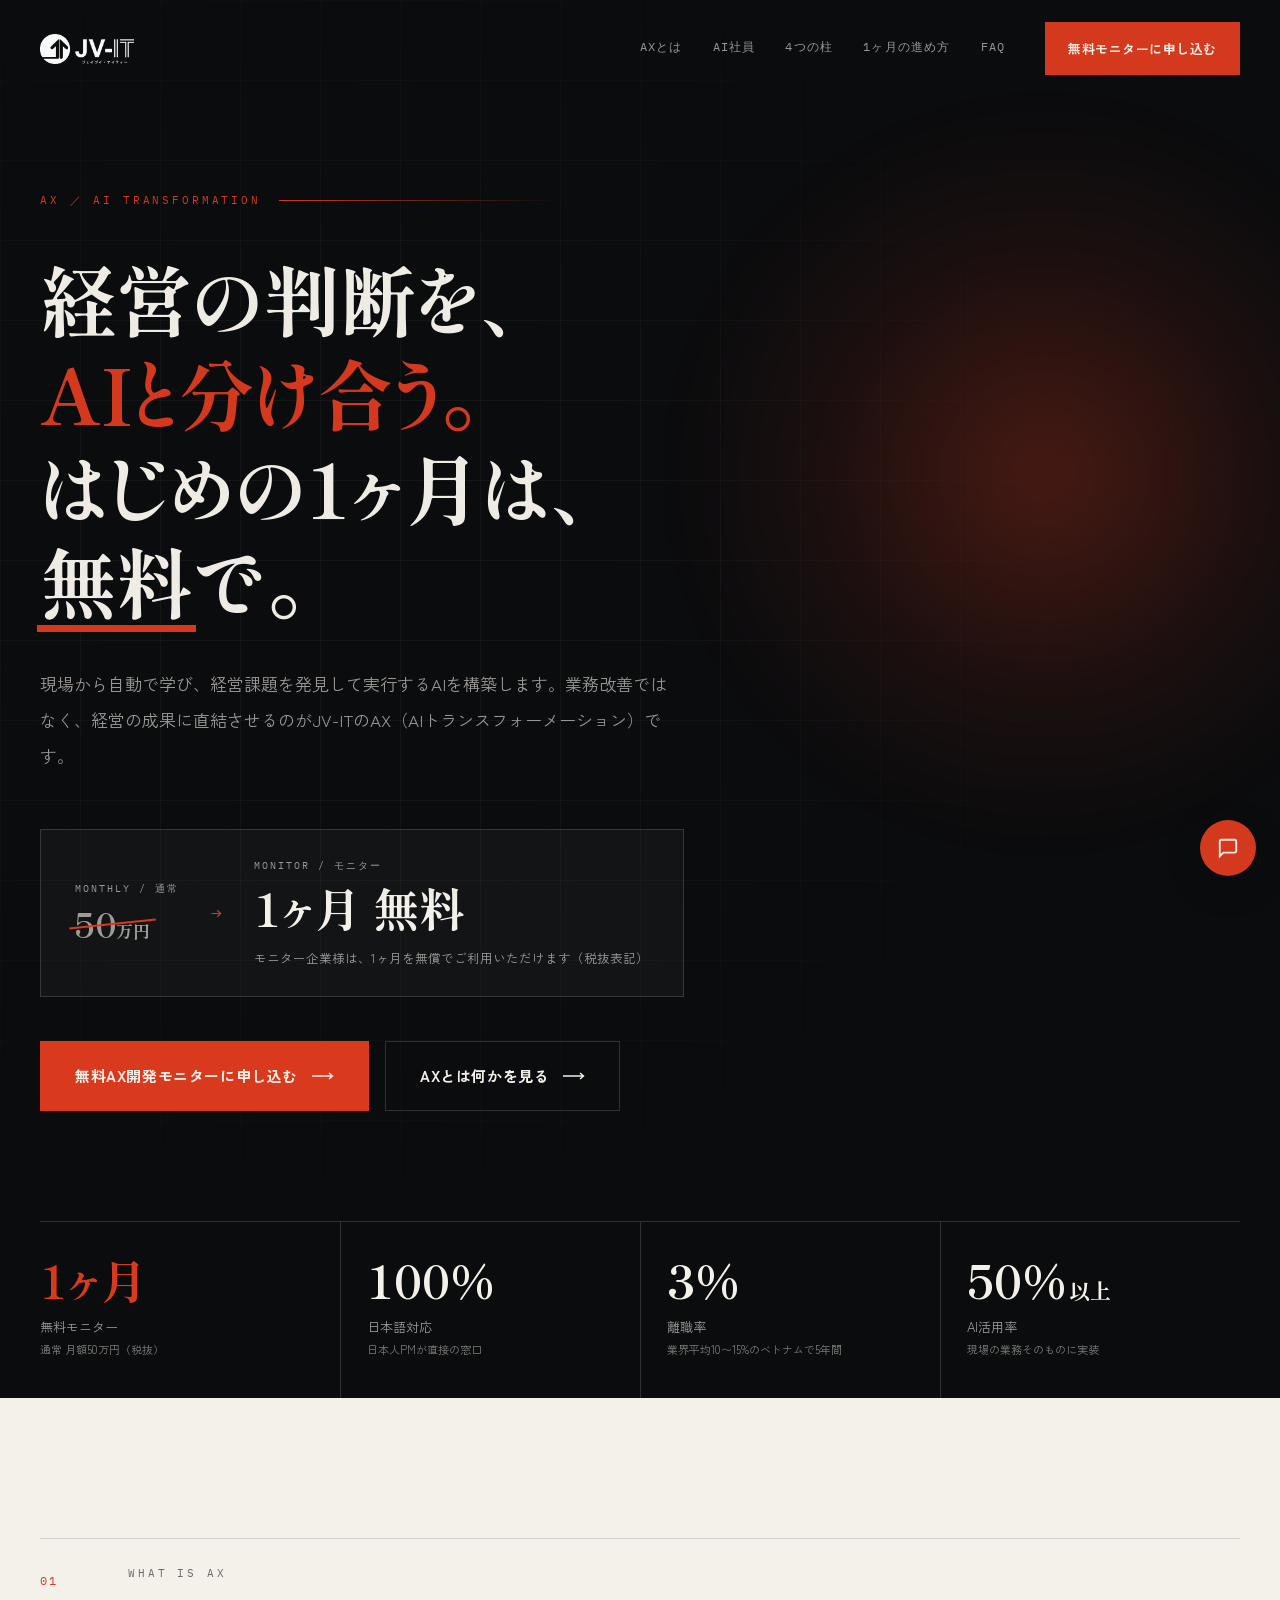
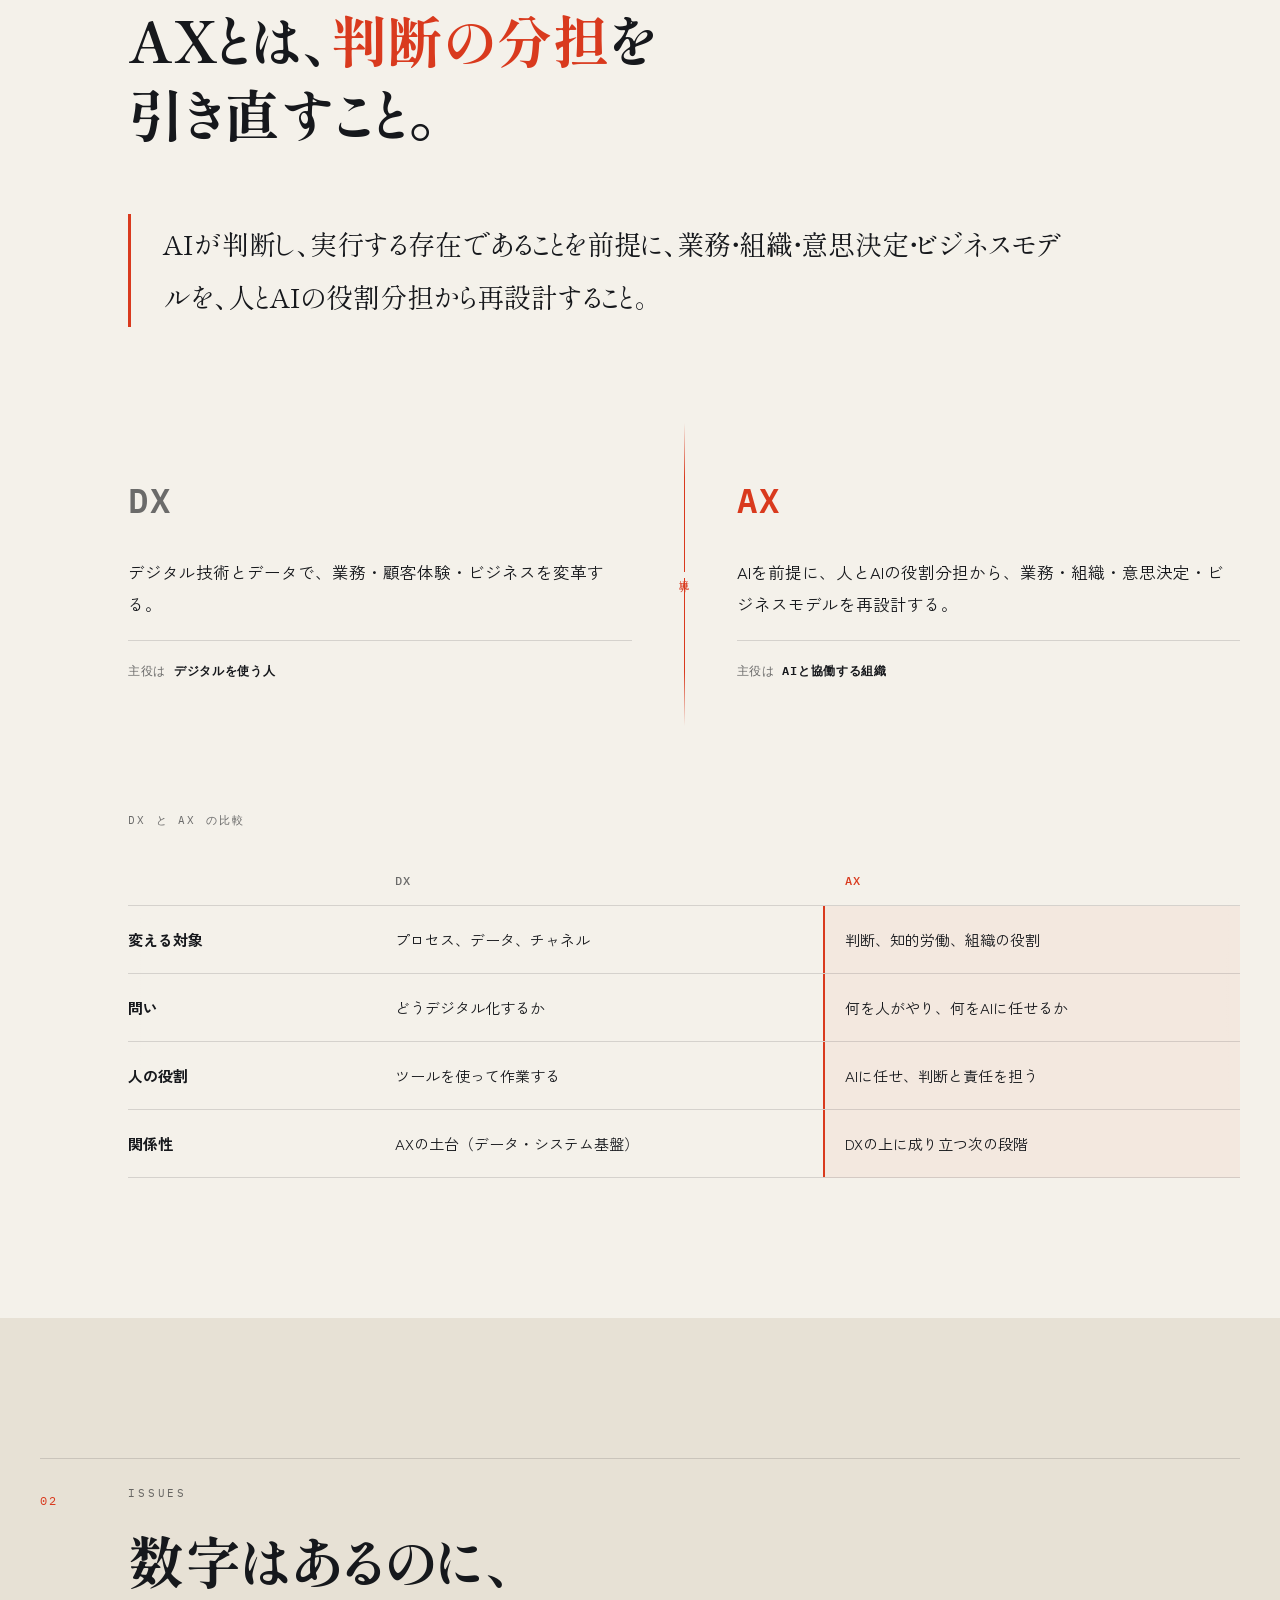
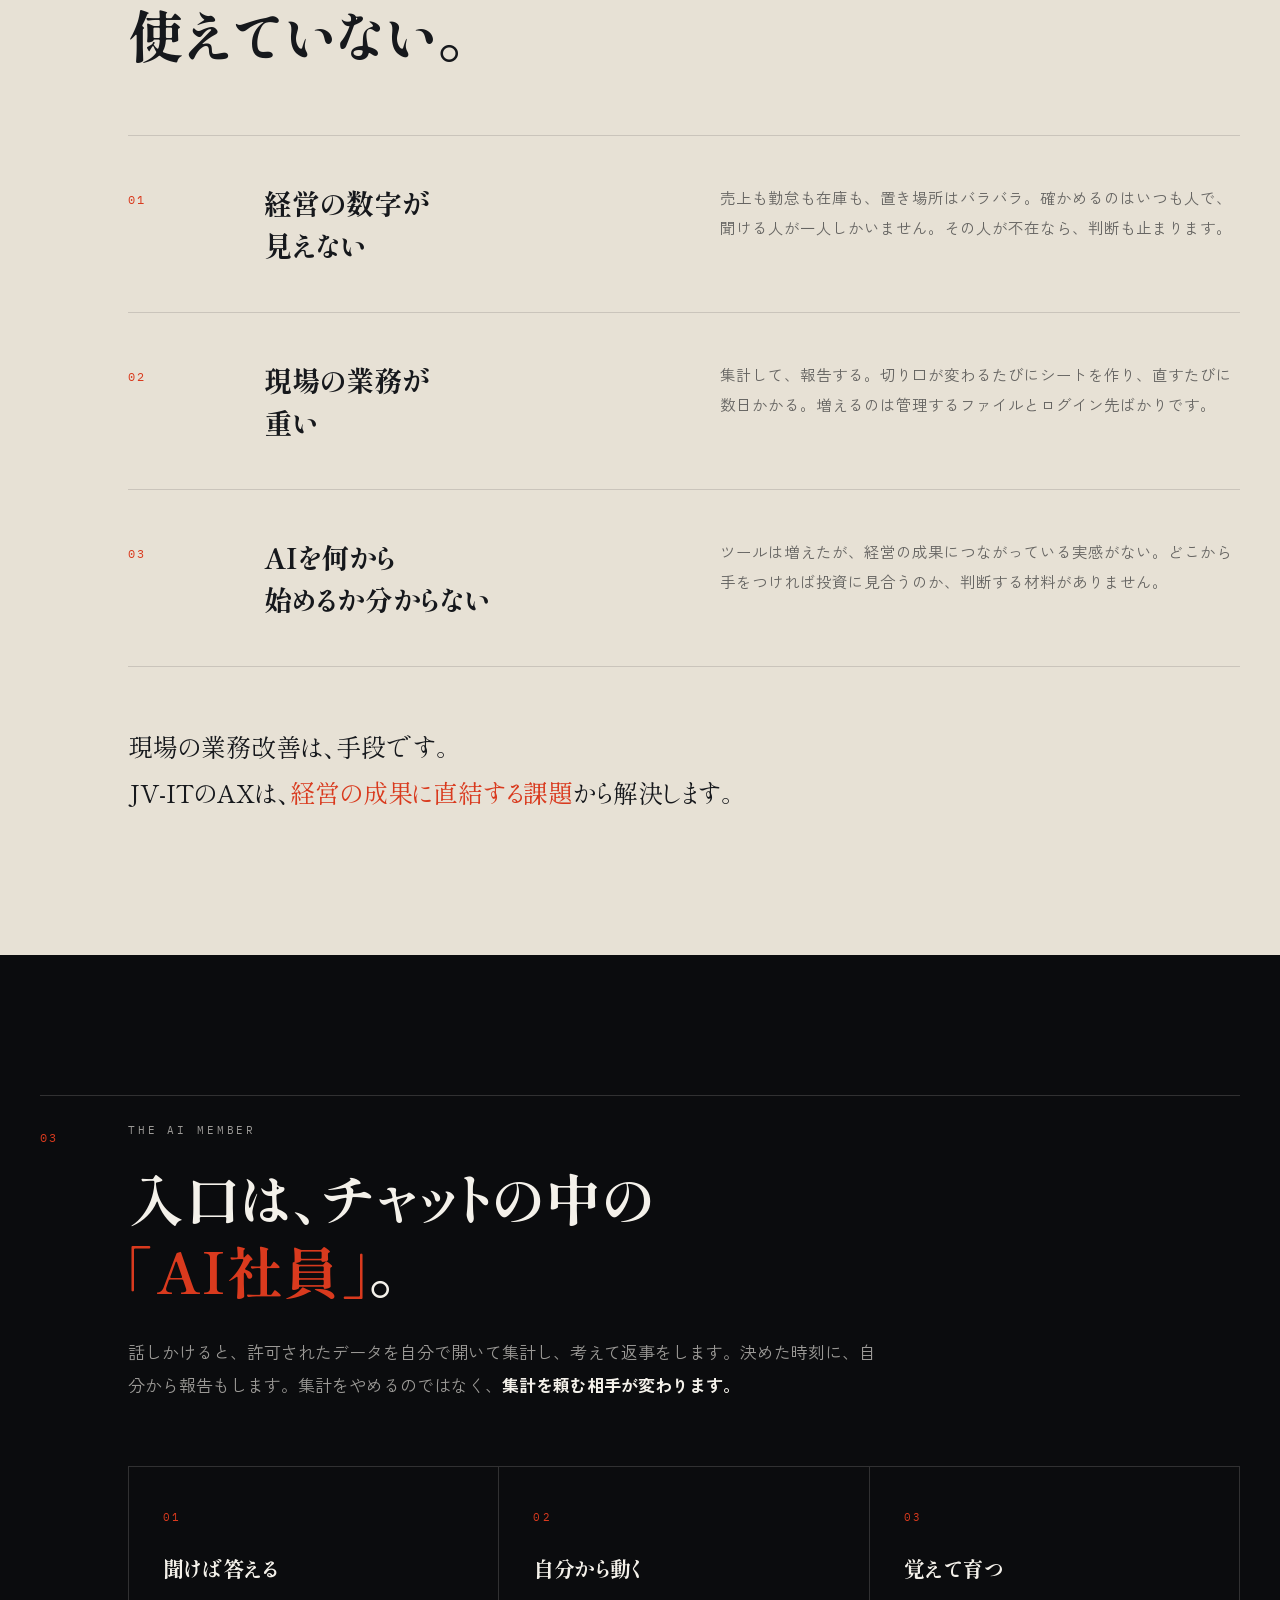
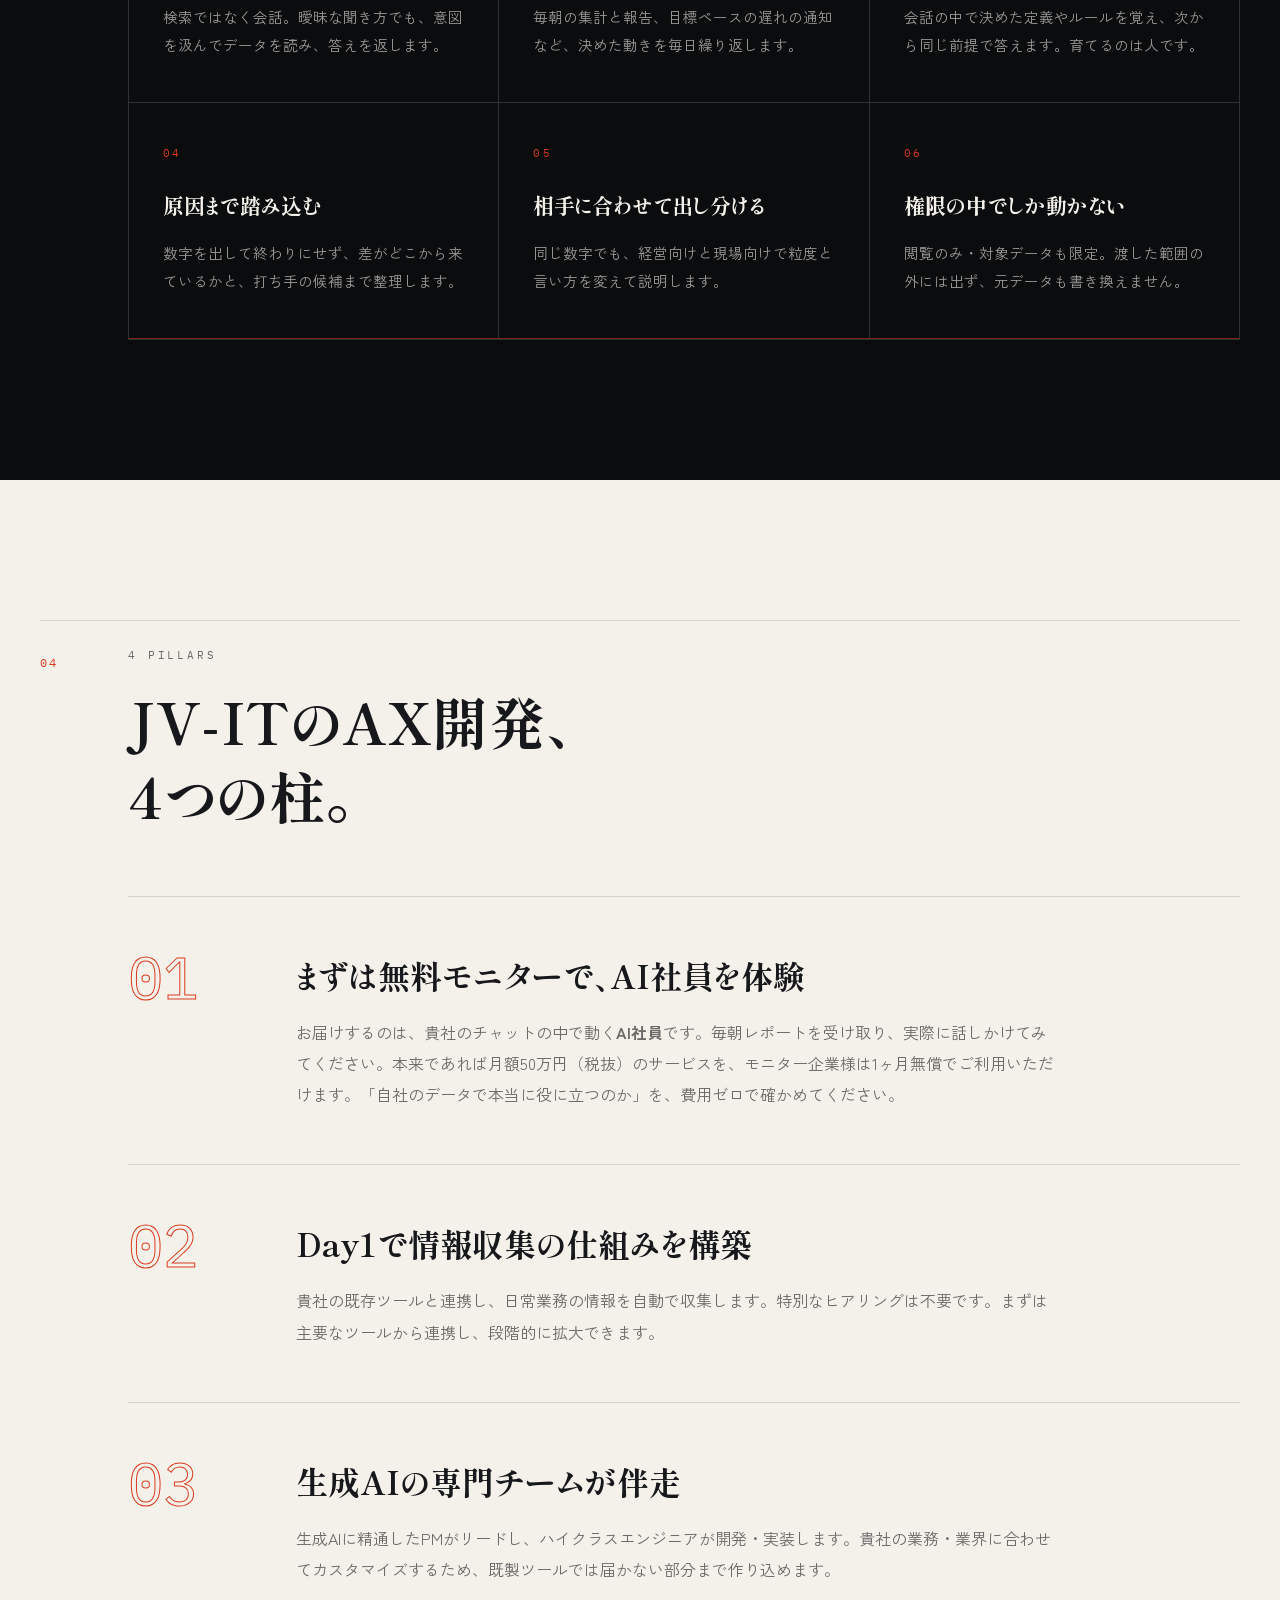
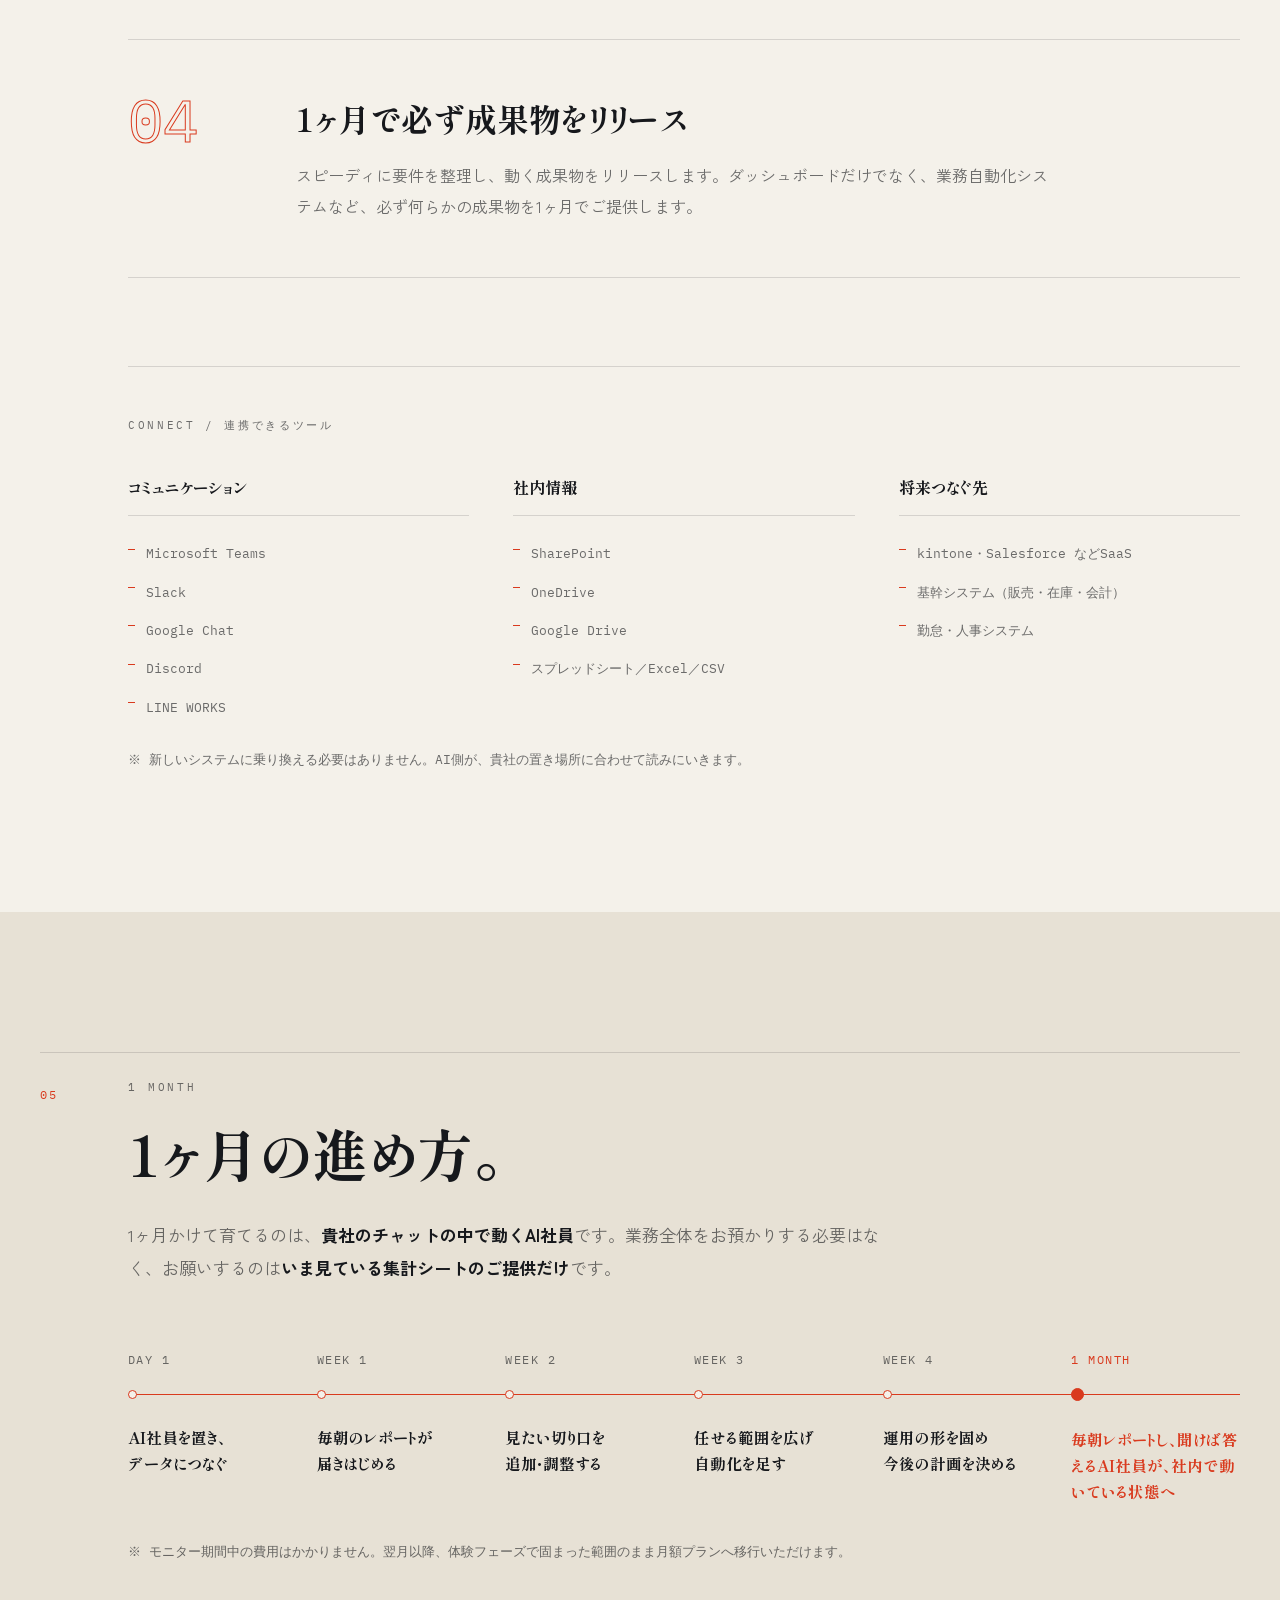
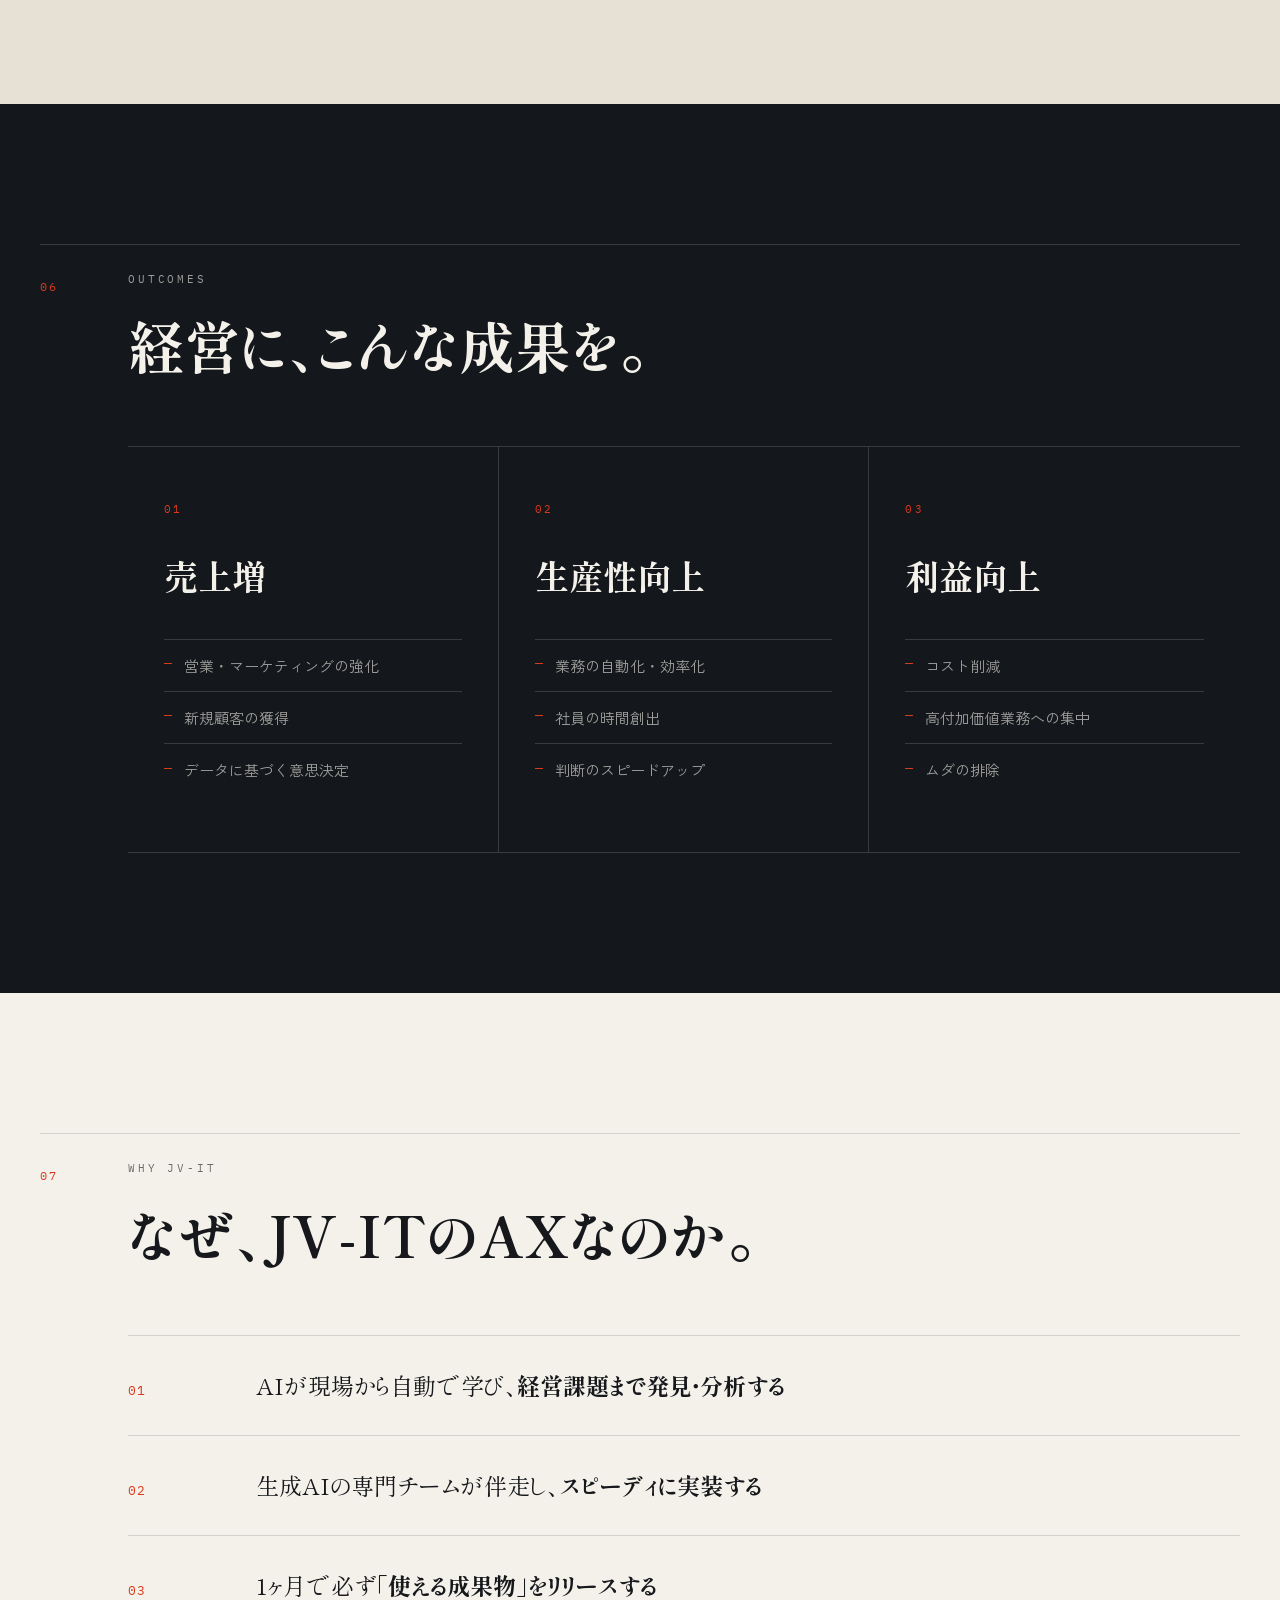
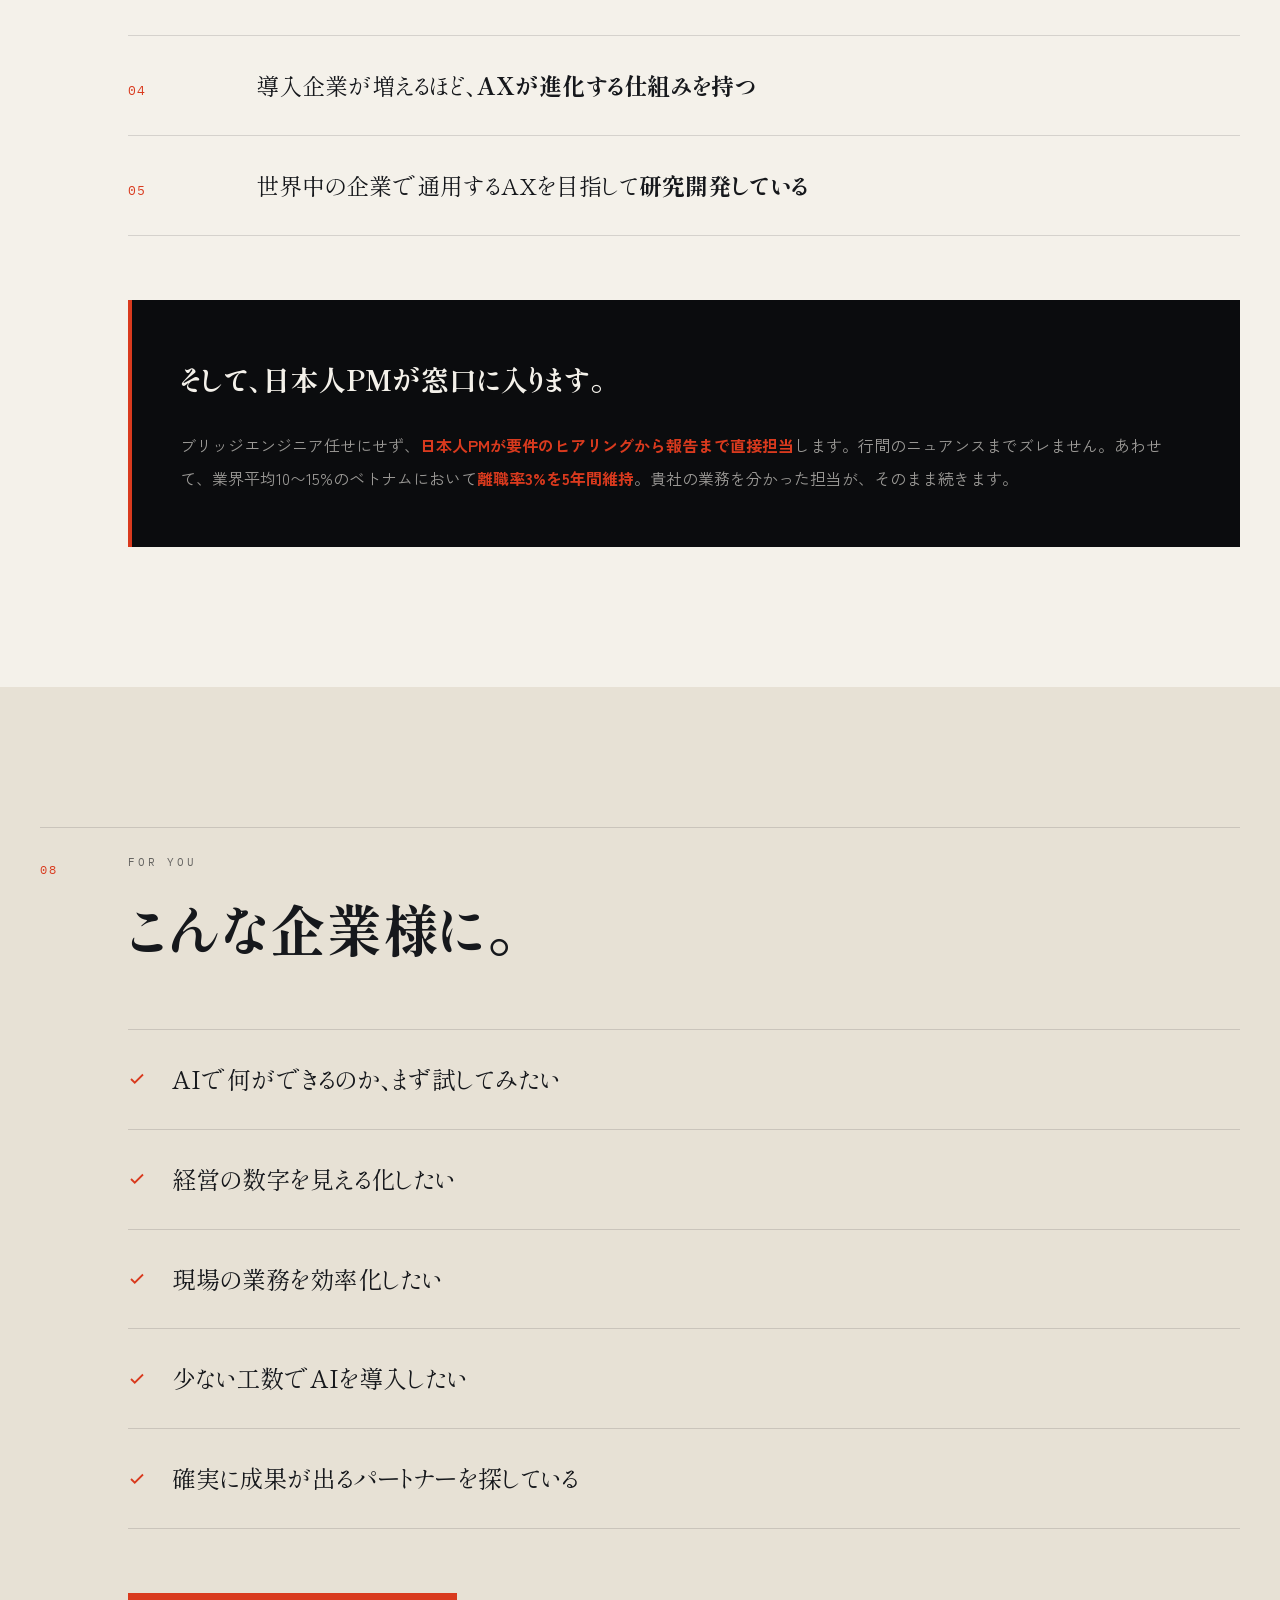
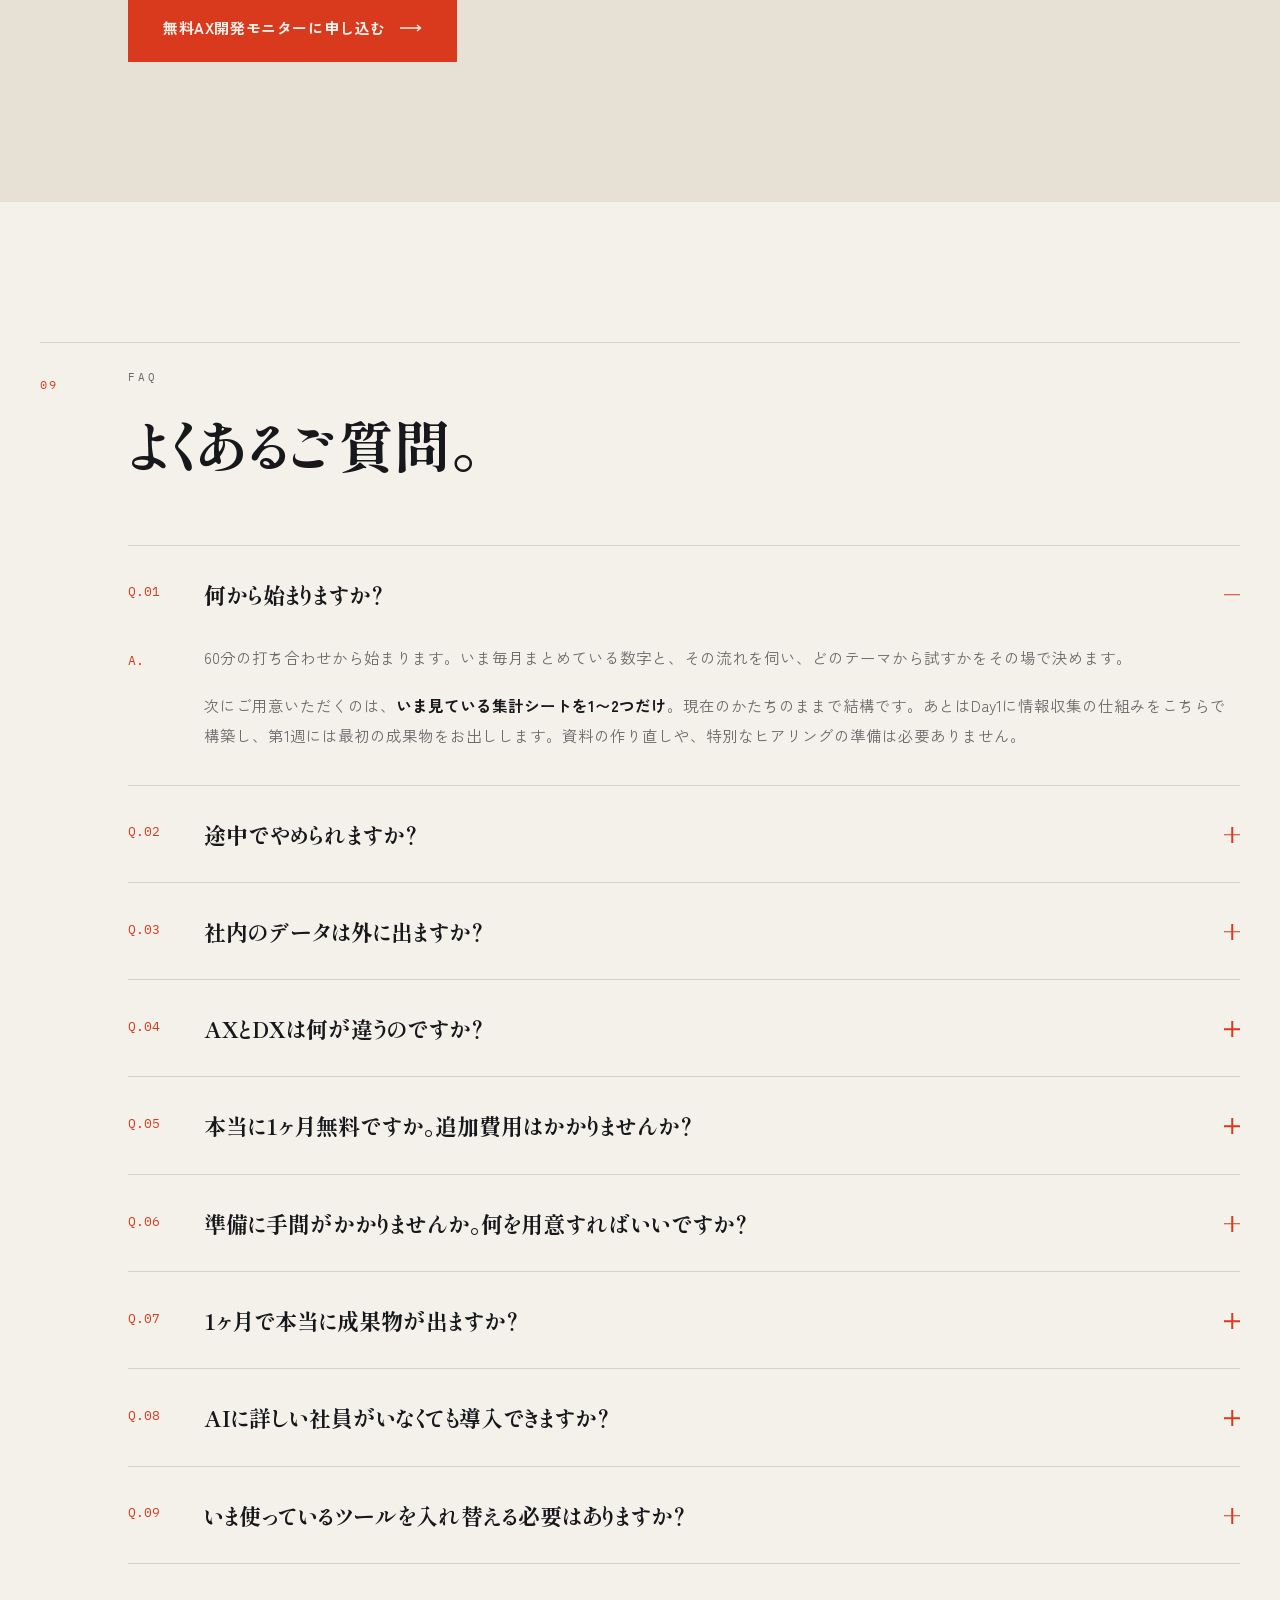
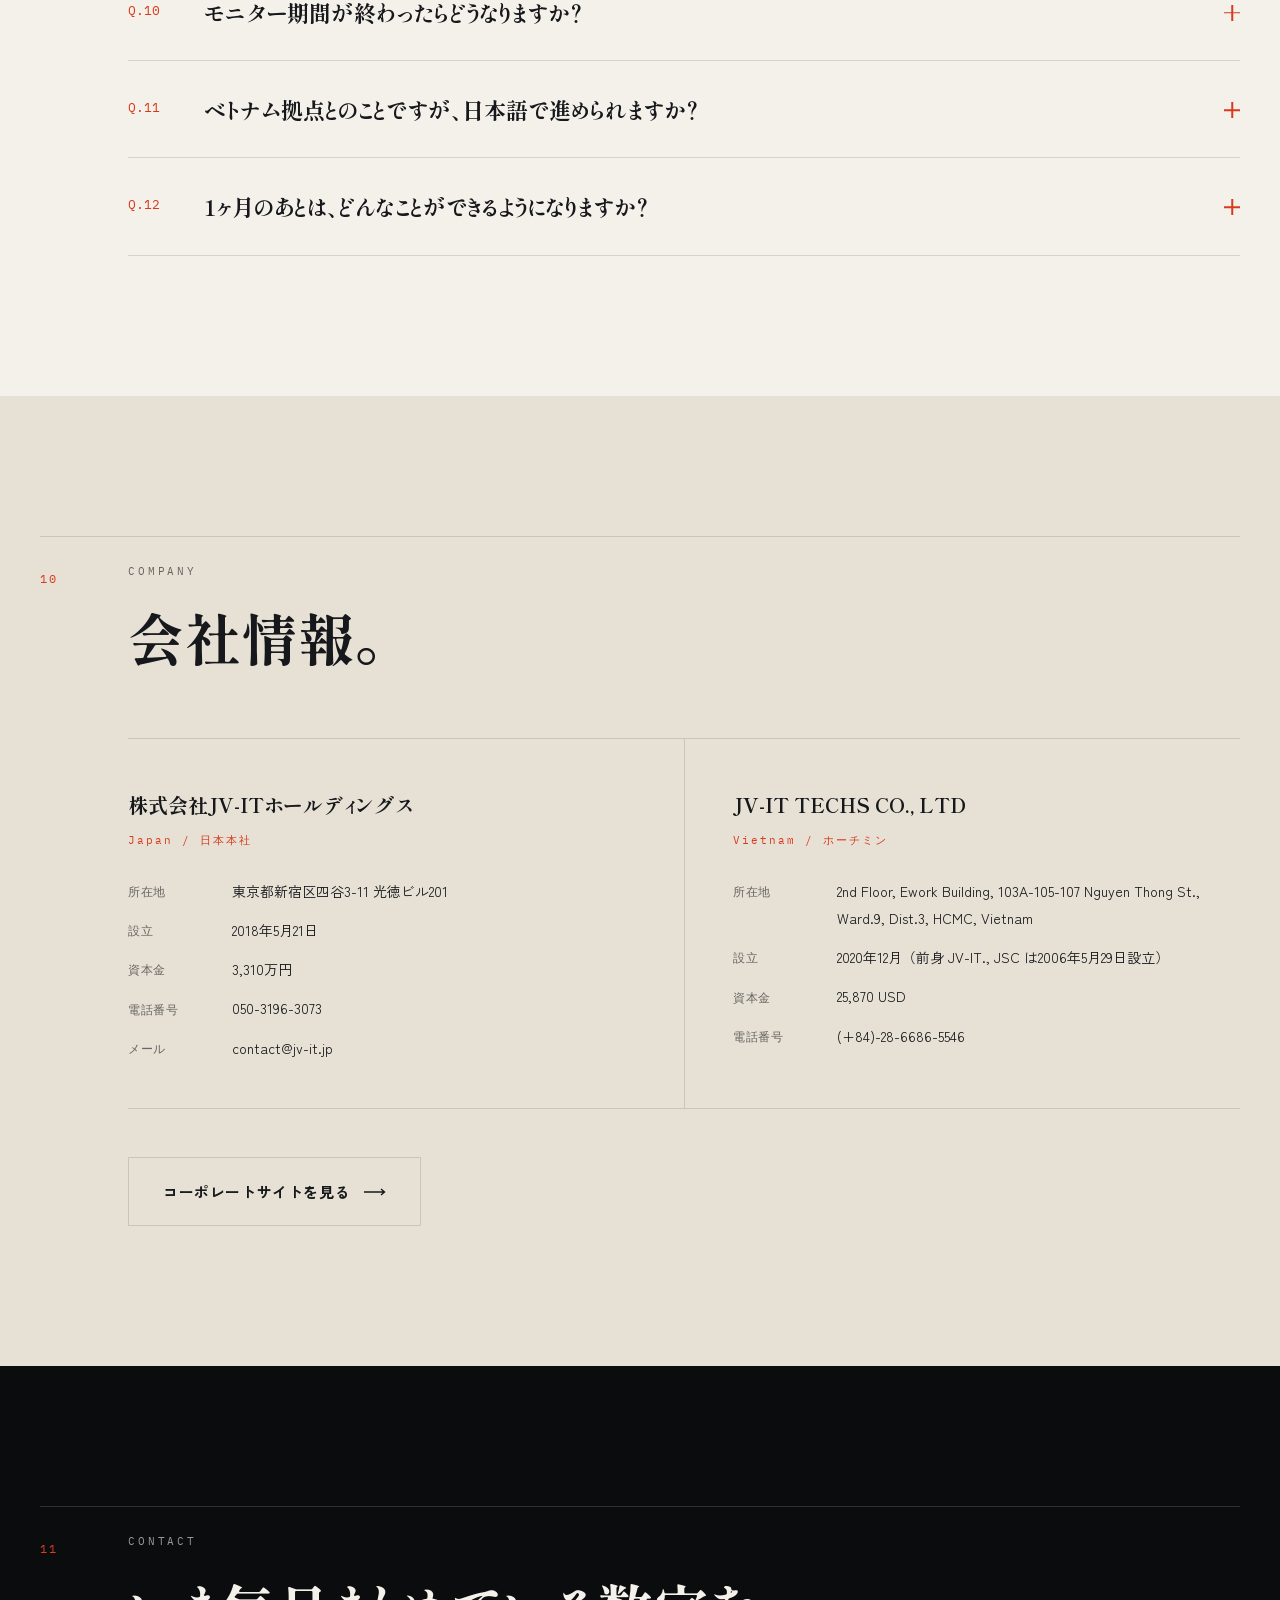
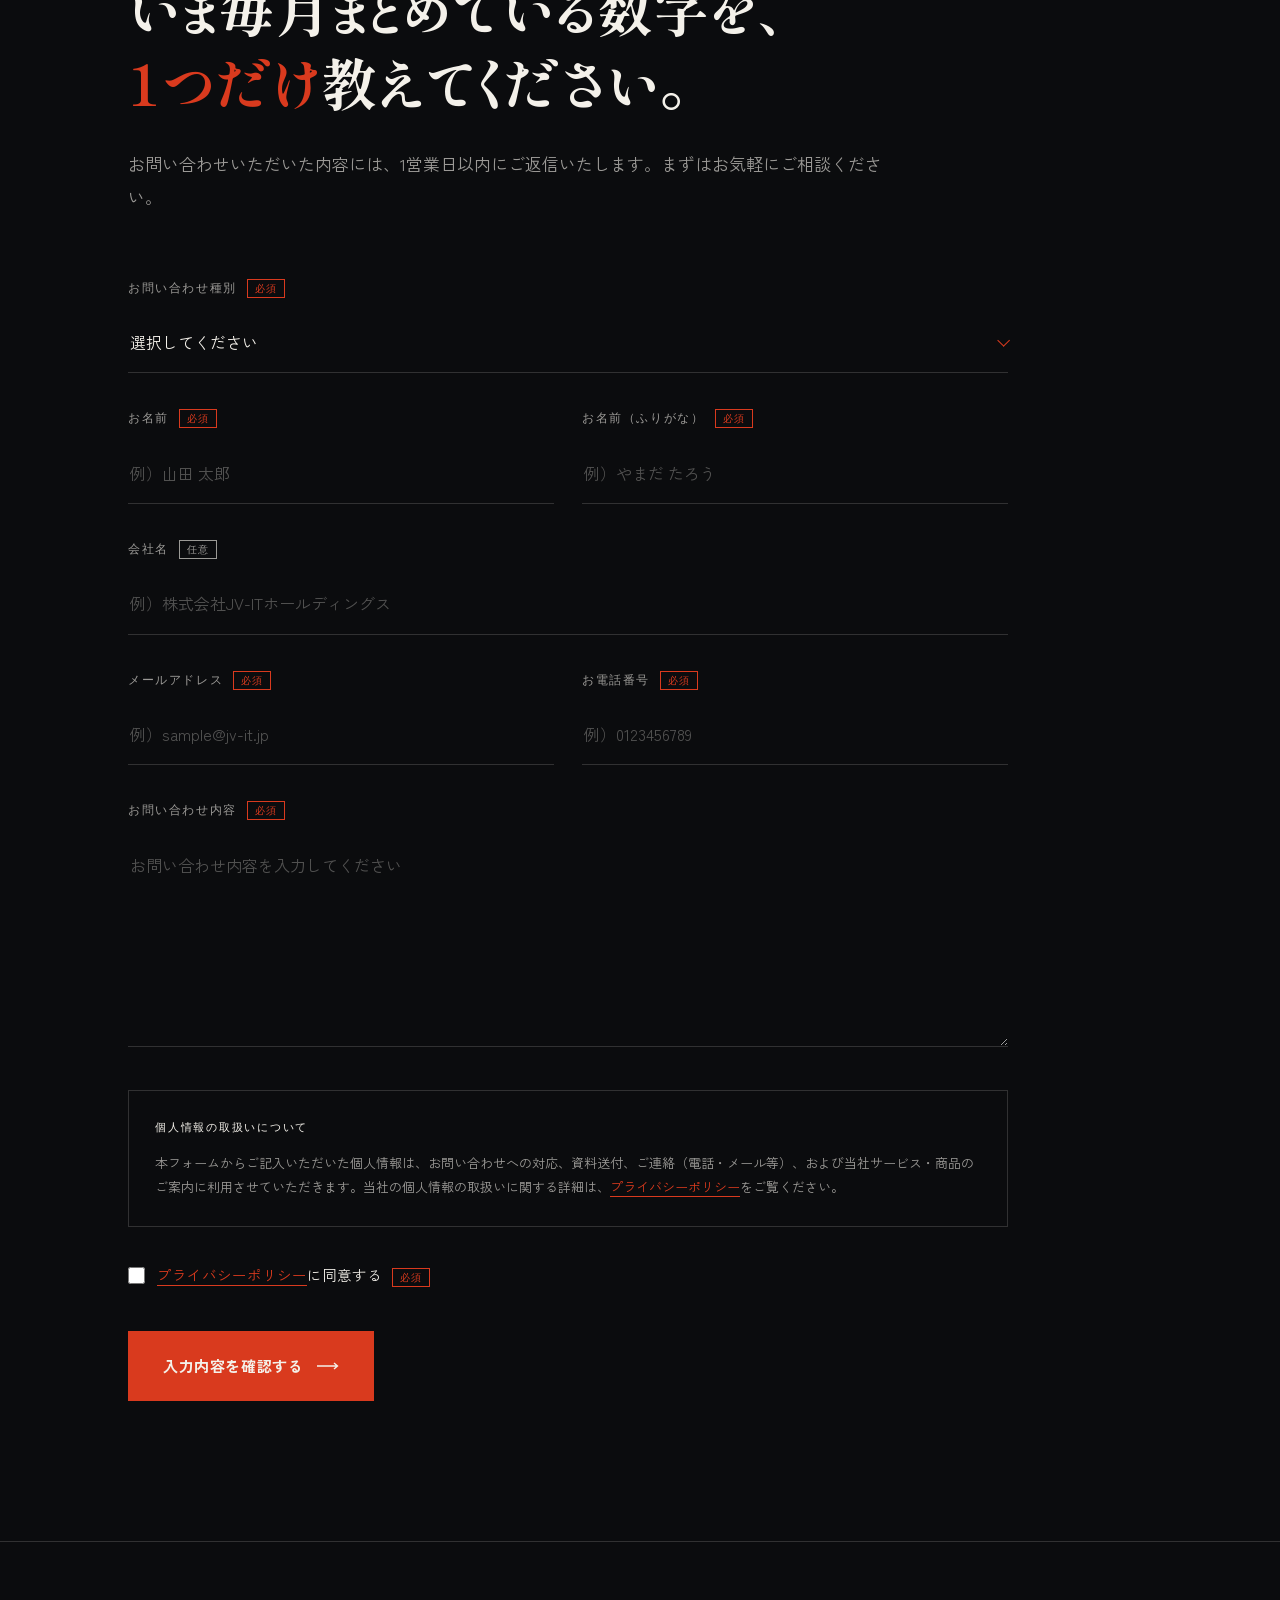
==== commit 384fa364: "fix(lp): AX LPの構成を修正（成果物=AI社員を明確化・不要節の削除ほか） - 「見たい切り口が変わる」の節（見出し＋比較表）を削除 - 柱01と1ヶ月の進め方を、成果物がAI社員だと分か" ====
--- a/ax/index.html
+++ b/ax/index.html
@@ -283,6 +283,7 @@
             </div>
           </div>
 
+          <p class="tbl-hint" aria-hidden="true">横にスクロールできます</p>
           <div class="tbl-scroll fade-in">
             <table class="tbl">
               <caption>DX と AX の比較</caption>
@@ -401,41 +402,6 @@
             </li>
           </ul>
 
-          <h3 class="subhead fade-in">「見たい切り口が変わる」たびの作業が、ひと言で済む。</h3>
-          <div class="tbl-scroll fade-in">
-            <table class="tbl">
-              <thead>
-                <tr>
-                  <th scope="col">場面</th>
-                  <th scope="col">いま</th>
-                  <th scope="col" class="is-ax">AIを介すと</th>
-                </tr>
-              </thead>
-              <tbody>
-                <tr>
-                  <th scope="row">新しい切り口を<br>見たいとき</th>
-                  <td>集計項目の追加 → シート作成 → 可視化ツールの修正。数日かかり、シートが増えていく</td>
-                  <td class="is-ax">チャットで一言。翌朝のレポートから反映。既存シートは変えない</td>
-                </tr>
-                <tr>
-                  <th scope="row">数字の原因を<br>知りたいとき</th>
-                  <td>元データを開いて手で切り分ける。分かる人が一人しかいない</td>
-                  <td class="is-ax">AIに聞く。担当×期間×区分で即答。仮説と打ち手の候補まで出る</td>
-                </tr>
-                <tr>
-                  <th scope="row">チームに<br>共有するとき</th>
-                  <td>スクショや口頭で説明。見る人ごとに欲しい粒度が違い、伝わりにくい</td>
-                  <td class="is-ax">スレッドに招待するだけ。経営向け／現場向けの粒度で出し分ける</td>
-                </tr>
-                <tr>
-                  <th scope="row">要件を<br>固めるとき</th>
-                  <td>何を見たかったか、なぜ変えたかの記録が残らない</td>
-                  <td class="is-ax">やり取りの履歴がそのまま要件メモに。実装仕様の元になる</td>
-                </tr>
-              </tbody>
-            </table>
-          </div>
-          <p class="note">※ 指標・粒度・通知の相手は、貴社の業務に合わせて設計します。データは閲覧権限のみです。</p>
         </div>
       </div>
     </section>
@@ -456,8 +422,8 @@
             <li class="pillar fade-in">
               <span class="pillar__no">01</span>
               <div>
-                <h3 class="pillar__title">まずは無料モニターで体験</h3>
-                <p class="pillar__body">本来であれば月額50万円（税抜）のサービスを、モニター企業様は1ヶ月無償でご利用いただけます。「自社のデータで本当に役に立つのか」を、費用ゼロで確かめてください。</p>
+                <h3 class="pillar__title">まずは無料モニターで、AI社員を体験</h3>
+                <p class="pillar__body">お届けするのは、貴社のチャットの中で動く<strong>AI社員</strong>です。毎朝レポートを受け取り、実際に話しかけてみてください。本来であれば月額50万円（税抜）のサービスを、モニター企業様は1ヶ月無償でご利用いただけます。「自社のデータで本当に役に立つのか」を、費用ゼロで確かめてください。</p>
               </div>
             </li>
             <li class="pillar fade-in">
@@ -519,7 +485,7 @@
           <div class="sec-head__body">
             <span class="sec-head__eyebrow">1 Month</span>
             <h2 class="sec-head__title">1ヶ月の進め方。</h2>
-            <p class="sec-head__lead">業務全体をお預かりする必要はありません。貴社にお願いするのは、<strong>いま見ている集計シートのご提供だけ</strong>です。</p>
+            <p class="sec-head__lead">1ヶ月かけて育てるのは、<strong>貴社のチャットの中で動くAI社員</strong>です。業務全体をお預かりする必要はなく、お願いするのは<strong>いま見ている集計シートのご提供だけ</strong>です。</p>
           </div>
         </div>
 
@@ -530,37 +496,32 @@
               <li class="tick">
                 <span class="tick__when">DAY 1</span>
                 <span class="tick__dot" aria-hidden="true"></span>
-                <h3 class="tick__title">情報収集の<br>仕組みを構築</h3>
-                <span class="tick__meta">環境連携・初期設定</span>
+                <h3 class="tick__title">AI社員を置き、<br>データにつなぐ</h3>
               </li>
               <li class="tick">
                 <span class="tick__when">WEEK 1</span>
                 <span class="tick__dot" aria-hidden="true"></span>
-                <h3 class="tick__title">現状の可視化<br>初期成果物のリリース</h3>
-                <span class="tick__meta">定例会 1.5h</span>
+                <h3 class="tick__title">毎朝のレポートが<br>届きはじめる</h3>
               </li>
               <li class="tick">
                 <span class="tick__when">WEEK 2</span>
                 <span class="tick__dot" aria-hidden="true"></span>
-                <h3 class="tick__title">課題の整理<br>機能の追加・改善</h3>
-                <span class="tick__meta">定例会 1.5h</span>
+                <h3 class="tick__title">見たい切り口を<br>追加・調整する</h3>
               </li>
               <li class="tick">
                 <span class="tick__when">WEEK 3</span>
                 <span class="tick__dot" aria-hidden="true"></span>
-                <h3 class="tick__title">新たな自動化の実装<br>活用範囲の拡大</h3>
-                <span class="tick__meta">定例会 1.5h</span>
+                <h3 class="tick__title">任せる範囲を広げ<br>自動化を足す</h3>
               </li>
               <li class="tick">
                 <span class="tick__when">WEEK 4</span>
                 <span class="tick__dot" aria-hidden="true"></span>
-                <h3 class="tick__title">成果の仕上げ<br>今後の計画策定</h3>
-                <span class="tick__meta">定例会 1.5h</span>
+                <h3 class="tick__title">運用の形を固め<br>今後の計画を決める</h3>
               </li>
               <li class="tick tick--goal">
                 <span class="tick__when">1 MONTH</span>
                 <span class="tick__dot" aria-hidden="true"></span>
-                <h3 class="tick__title">必ず何らかの業務自動化システムが動いている状態へ</h3>
+                <h3 class="tick__title">毎朝レポートし、聞けば答えるAI社員が、社内で動いている状態へ</h3>
               </li>
             </ol>
           </div>
--- a/ax/assets/css/style.css
+++ b/ax/assets/css/style.css
@@ -114,8 +114,10 @@
 .band--paper2{ background: var(--paper-2); color: var(--on-paper); }
 
 /* 墨地・紙地それぞれの罫線色を、子孫がそのまま使えるようにする */
-.band--ink, .band--ink2 { --rule: var(--on-ink-line); --mute: var(--on-ink-mute); --fg: var(--on-ink); }
-.band--paper, .band--paper2 { --rule: var(--on-paper-line); --mute: var(--on-paper-mute); --fg: var(--on-paper); }
+.band--ink   { --rule: var(--on-ink-line);   --mute: var(--on-ink-mute);   --fg: var(--on-ink);   --band-bg: var(--ink); }
+.band--ink2  { --rule: var(--on-ink-line);   --mute: var(--on-ink-mute);   --fg: var(--on-ink);   --band-bg: var(--ink-2); }
+.band--paper { --rule: var(--on-paper-line); --mute: var(--on-paper-mute); --fg: var(--on-paper); --band-bg: var(--paper); }
+.band--paper2{ --rule: var(--on-paper-line); --mute: var(--on-paper-mute); --fg: var(--on-paper); --band-bg: var(--paper-2); }
 
 /* 節の見出し：左に通し番号を垂らし、細い罫で受ける */
 .sec-head {
@@ -526,7 +528,44 @@
 }
 
 /* 表：枠線を描かず、横罫だけで組む */
-.tbl-scroll { overflow-x: auto; }
+
+/* 「横にスクロールできます」の案内。収まりきる画面では出さない */
+.tbl-hint { display: none; }
+@media (max-width: 760px) {
+  .tbl-hint {
+    display: flex;
+    align-items: center;
+    gap: 8px;
+    font-family: var(--font-mono);
+    font-size: 11px;
+    letter-spacing: .08em;
+    color: var(--vermillion);
+    margin-bottom: 10px;
+  }
+  /* 右向きの矢印が小さく行き来して、動かせることを示す */
+  .tbl-hint::after {
+    content: "";
+    width: 20px; height: 1px;
+    background: var(--vermillion);
+    position: relative;
+    animation: hint-slide 1.6s var(--ease) infinite;
+  }
+}
+@keyframes hint-slide {
+  0%, 100% { transform: translateX(0); opacity: .45; }
+  50%      { transform: translateX(7px); opacity: 1; }
+}
+
+/* スクロールできる側の端だけ地の色がぼけて、動かせることが見て分かる。
+   local/scroll の組み合わせで、端まで送ると影が自然に消える（JSなし） */
+.tbl-scroll {
+  overflow-x: auto;
+  background:
+    linear-gradient(to right, var(--band-bg) 30%, transparent) left center / 36px 100% no-repeat local,
+    linear-gradient(to left,  var(--band-bg) 30%, transparent) right center / 36px 100% no-repeat local,
+    radial-gradient(farthest-side at 0 50%, rgba(217,58,30,.22), transparent) left center / 14px 100% no-repeat scroll,
+    radial-gradient(farthest-side at 100% 50%, rgba(217,58,30,.22), transparent) right center / 14px 100% no-repeat scroll;
+}
 .tbl { min-width: 620px; font-size: 15px; }
 .tbl caption {
   caption-side: top;
